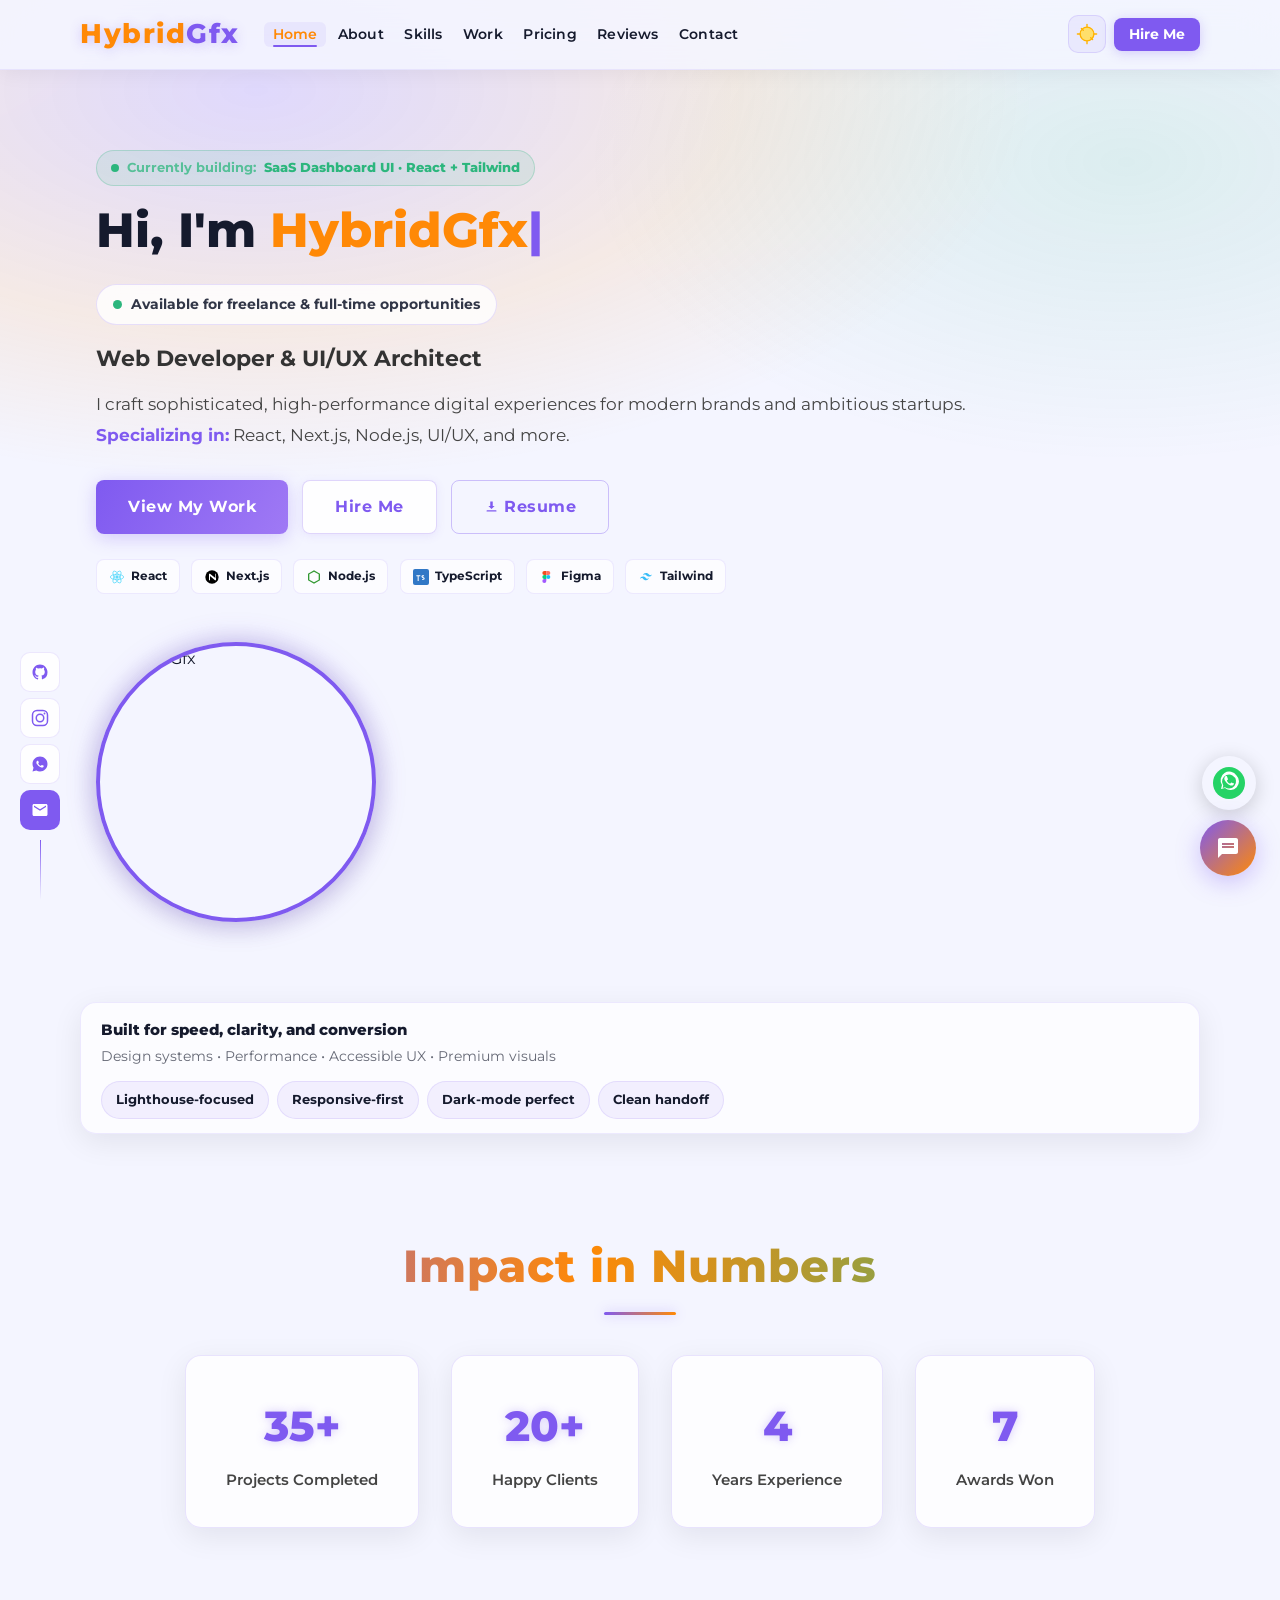
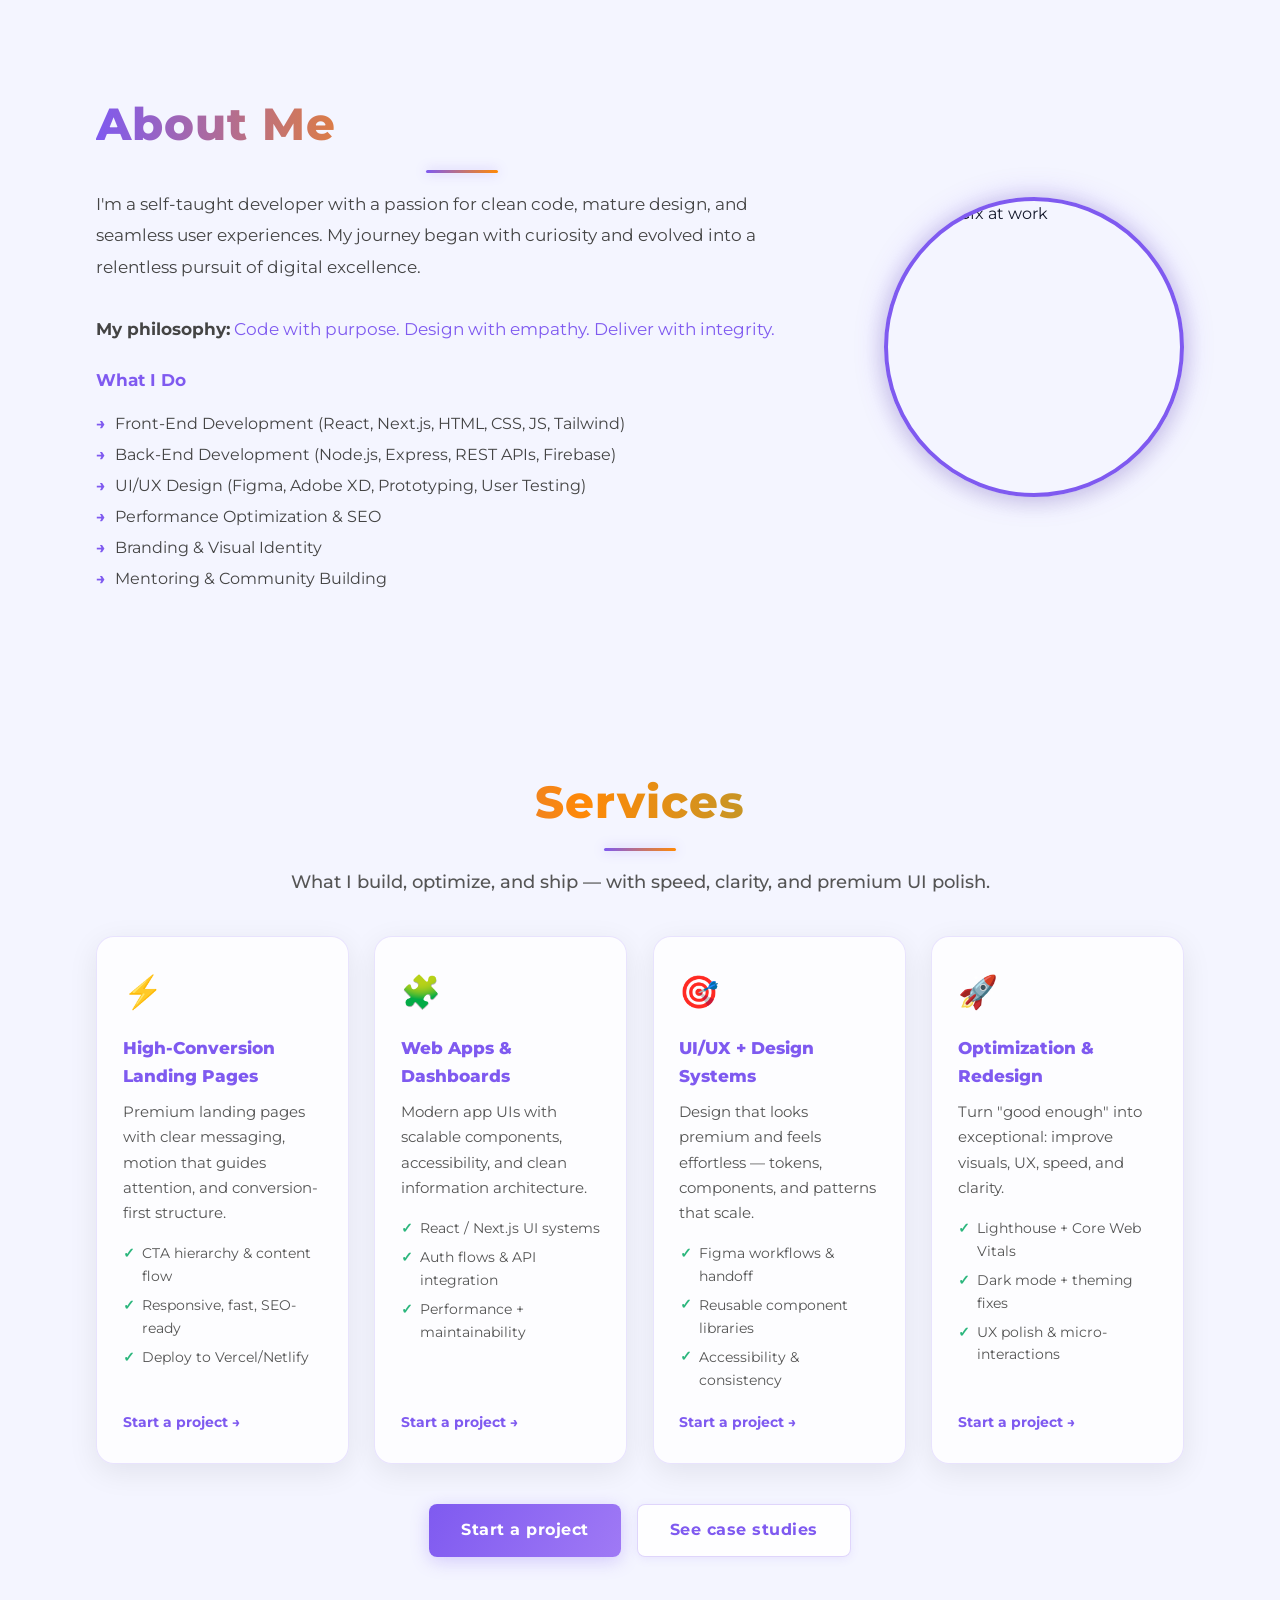
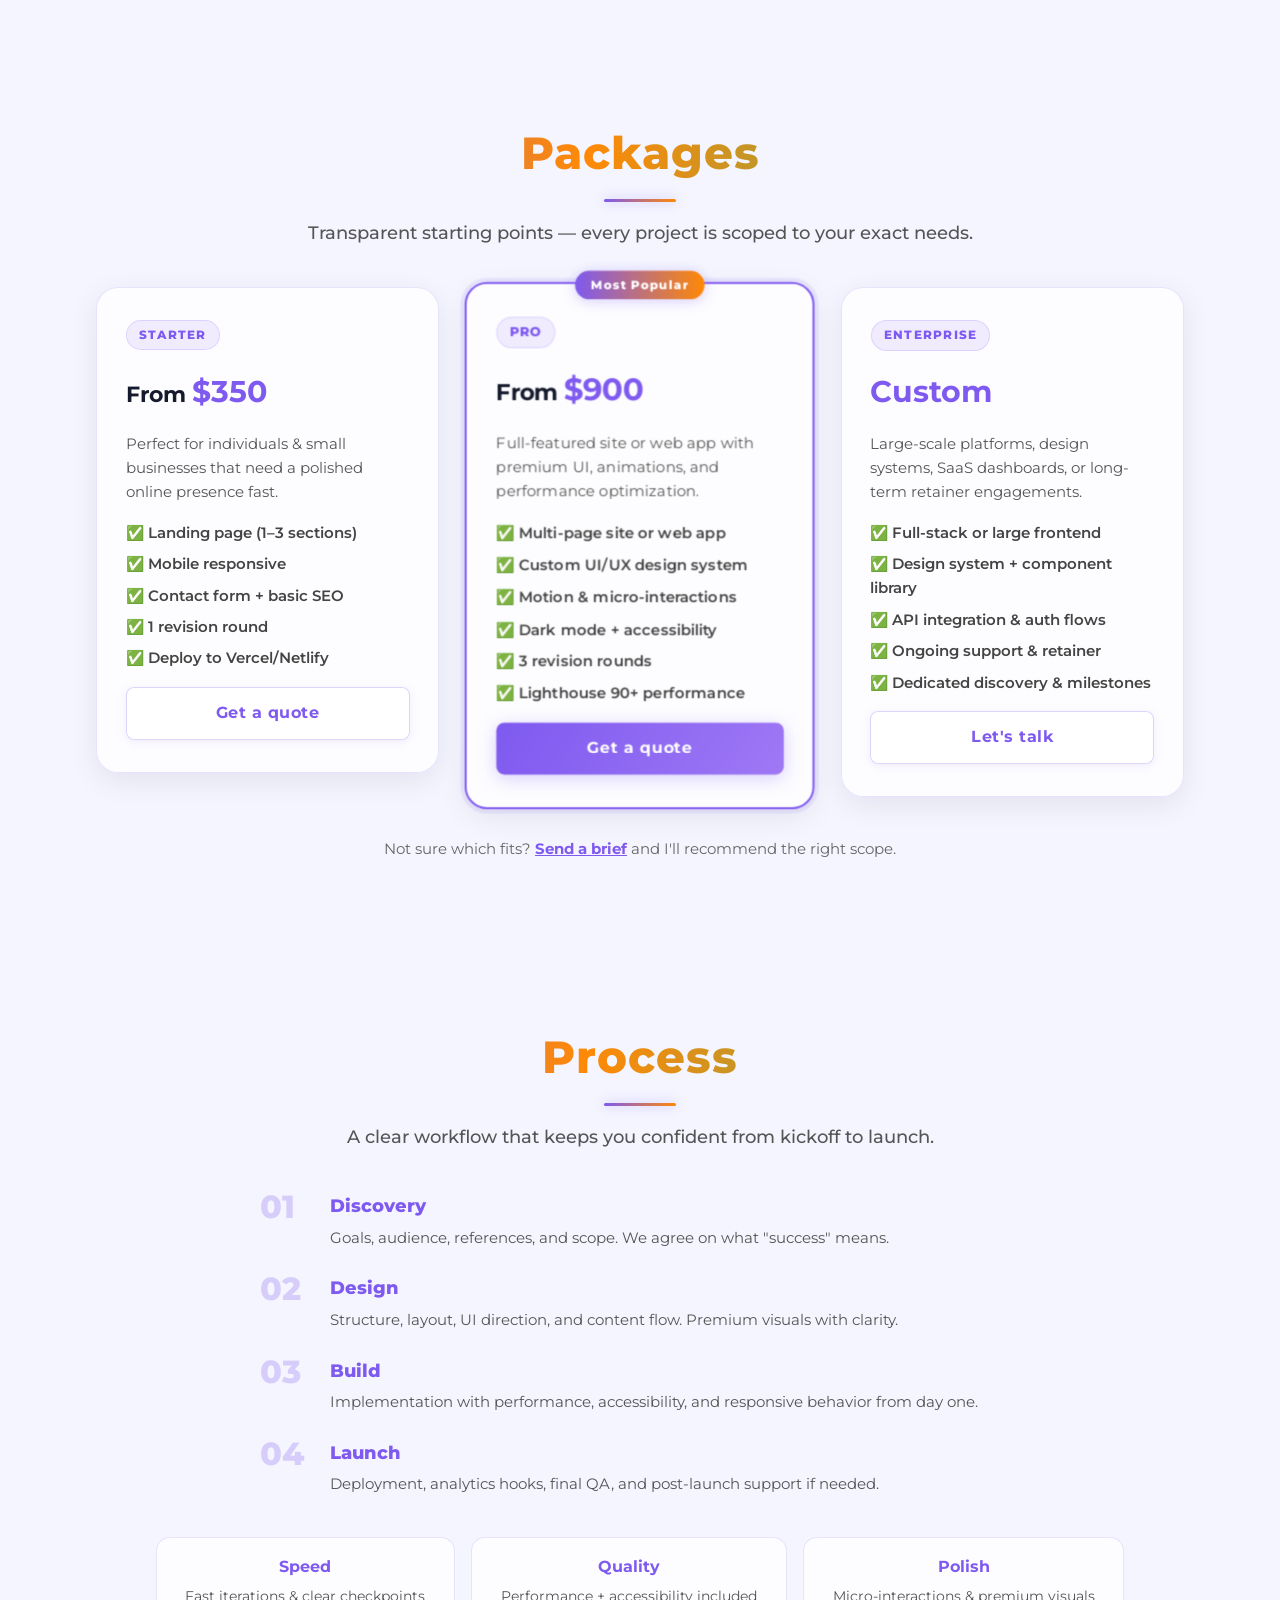
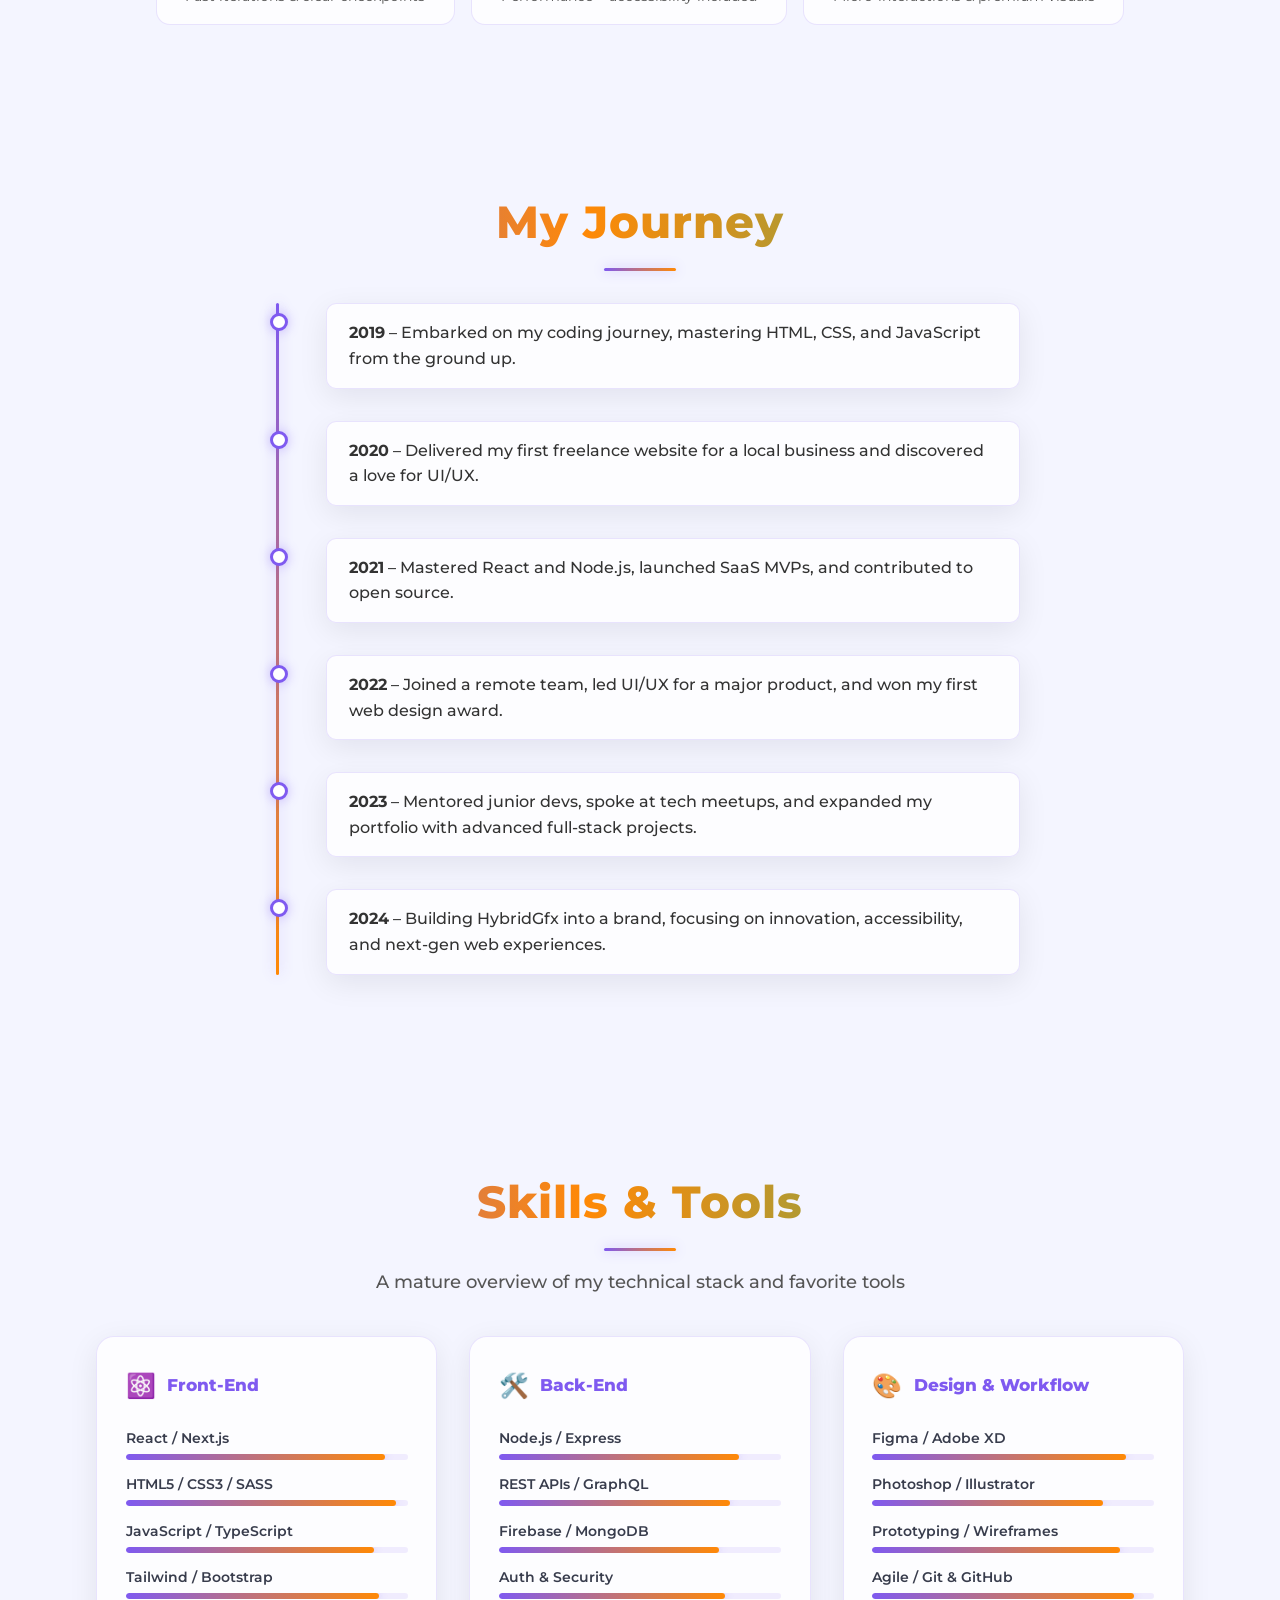
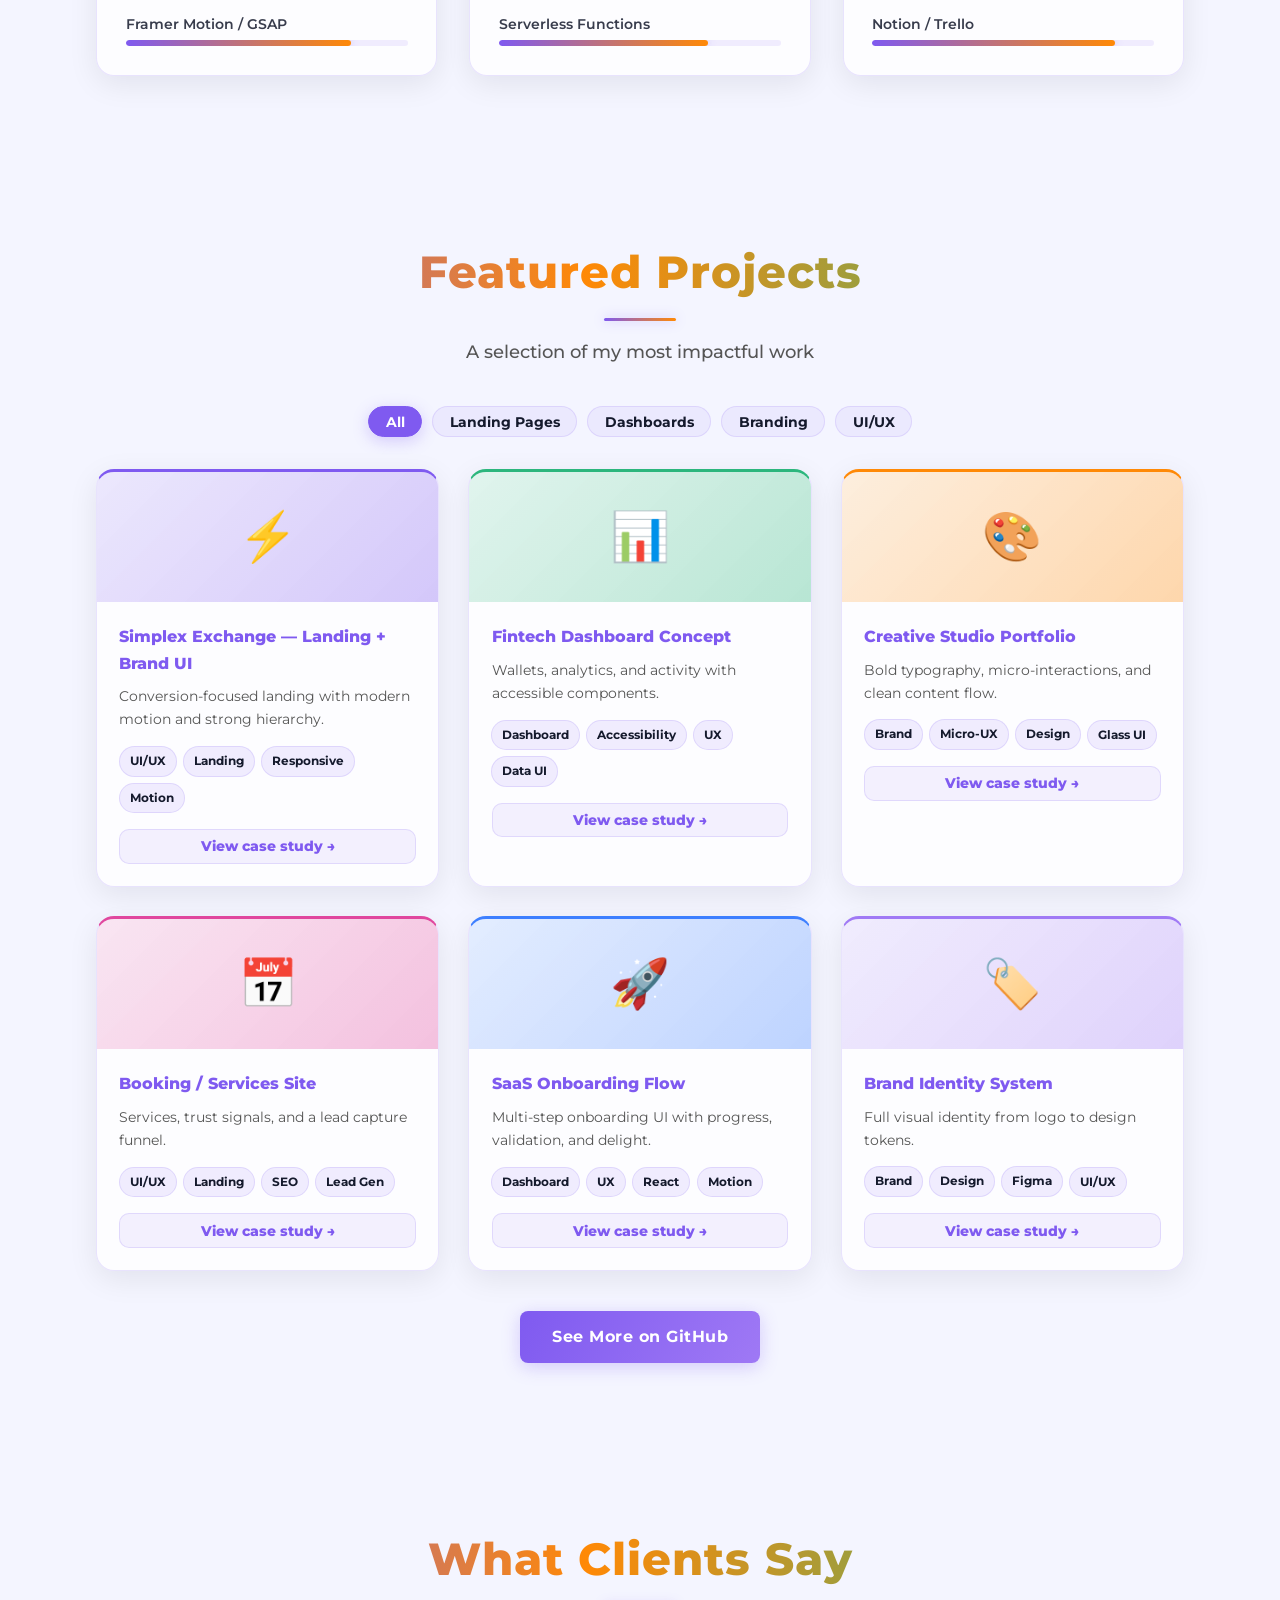
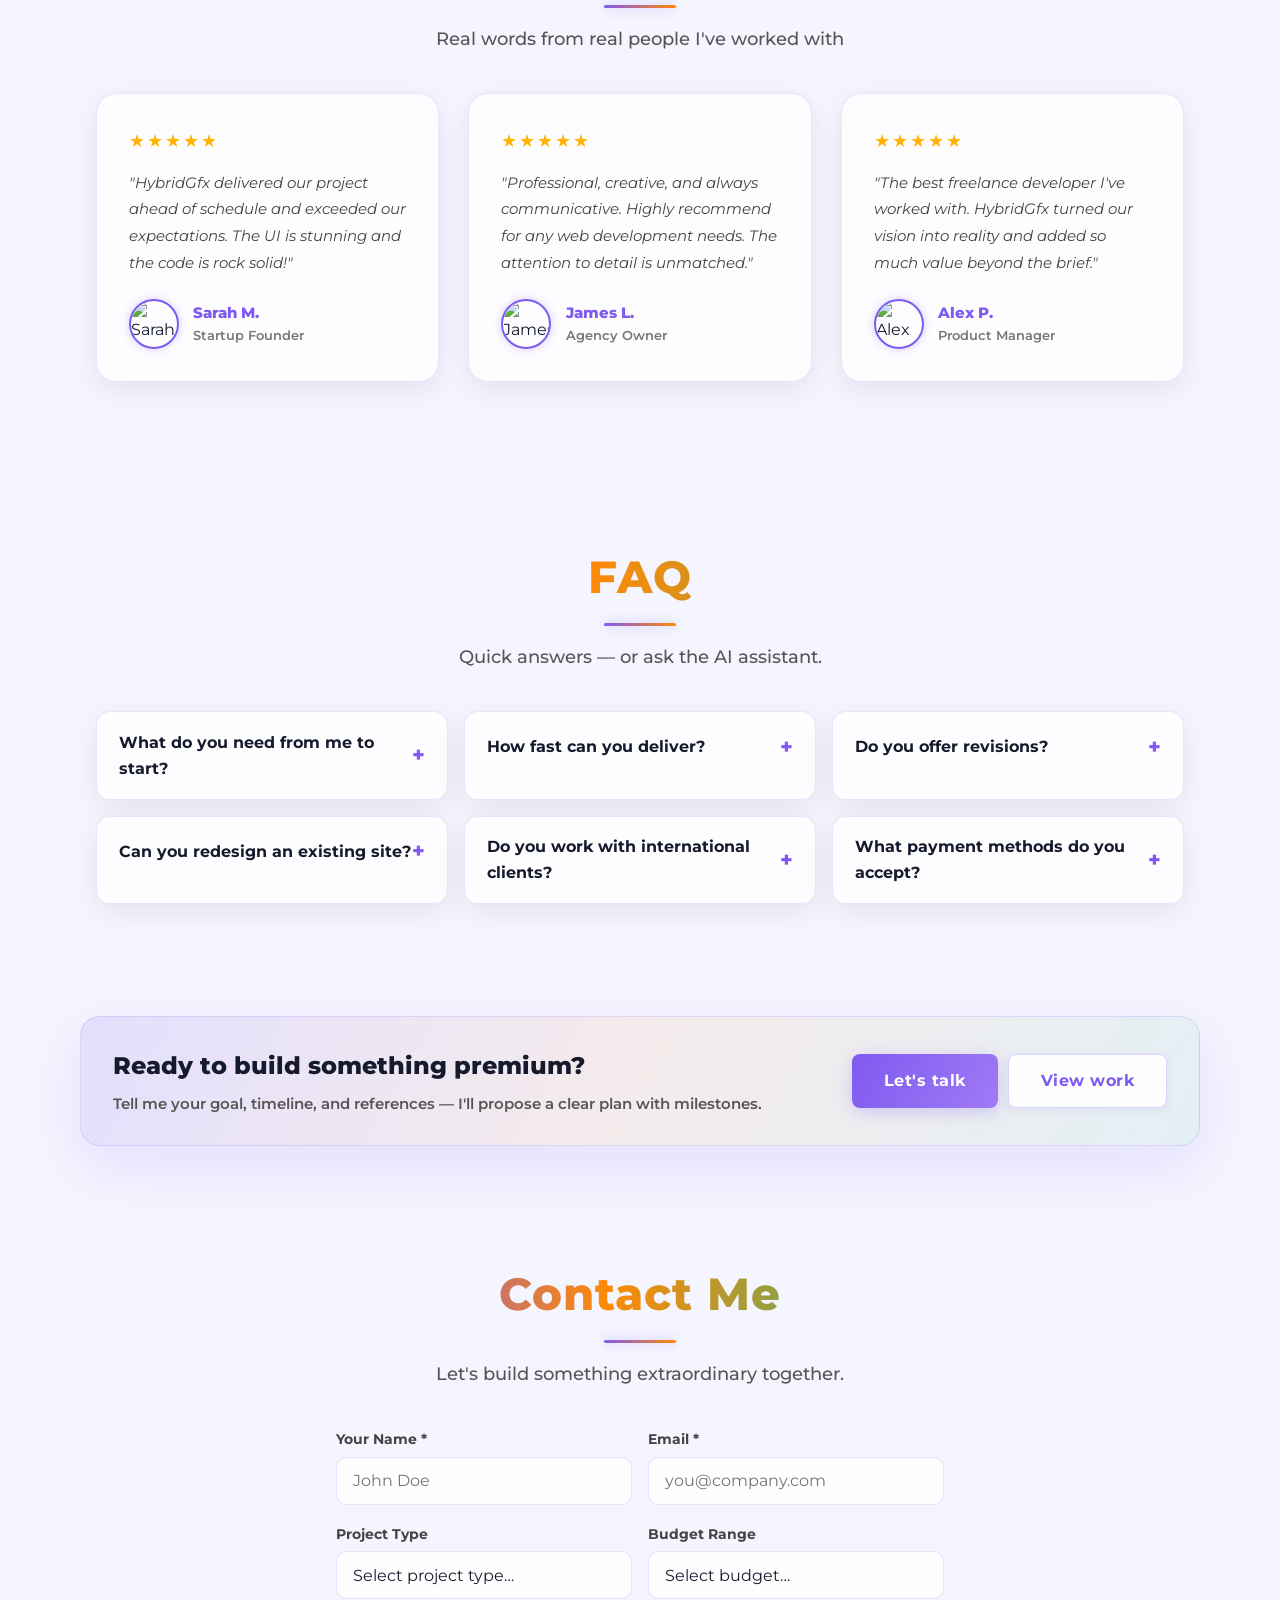
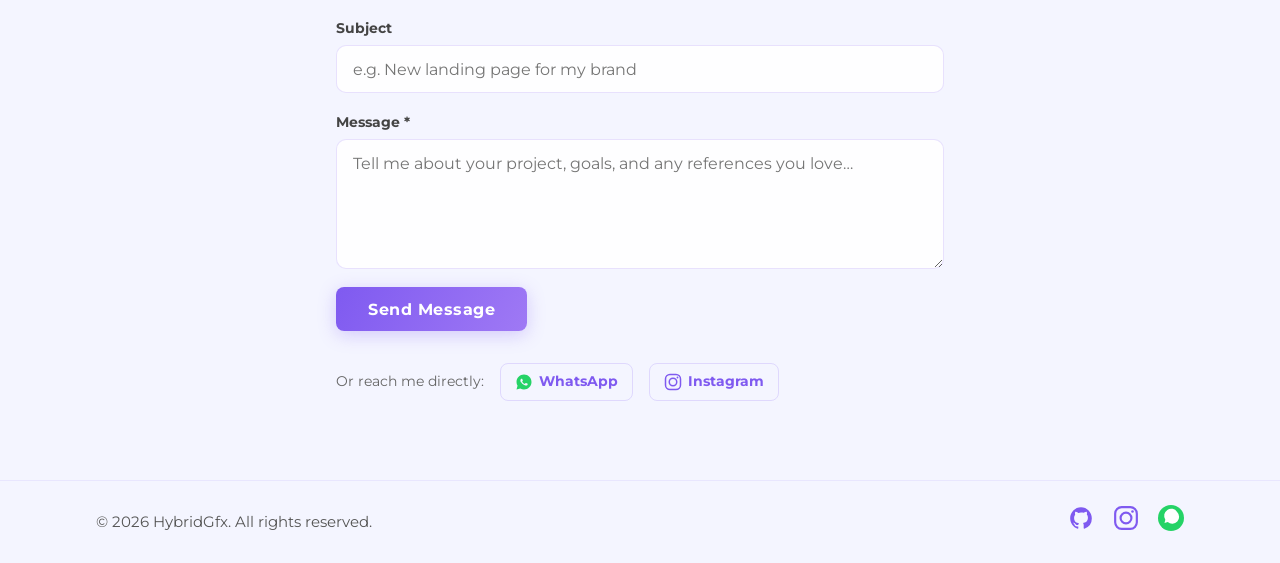
==== index.html @ ea3320f9 "first commit" ====
<!DOCTYPE html>
<html lang="en">
<head>
  <meta charset="UTF-8" />
  <meta name="viewport" content="width=device-width, initial-scale=1.0"/>
  <meta name="description" content="HybridGfx — Web Developer & UI/UX Architect crafting high-performance, visually stunning digital experiences."/>
  <meta name="theme-color" content="#7f5af0"/>
  <meta property="og:title" content="HybridGfx | Portfolio"/>
  <meta property="og:description" content="High-performance web experiences, UI/UX, and full-stack solutions — React, Next.js, Node.js and more."/>
  <meta property="og:type" content="website"/>
  <meta property="og:image" content="image/Uniformed.png"/>
  <meta name="twitter:card" content="summary_large_image"/>
  <meta name="twitter:title" content="HybridGfx | Portfolio"/>
  <meta name="twitter:description" content="High-performance web experiences, UI/UX, and full-stack solutions."/>
  <meta name="twitter:image" content="image/Uniformed.png"/>
  <link rel="icon" href="image/Uniformed.png"/>
  <title>HybridGfx | Portfolio</title>
  <link rel="stylesheet" href="style.css"/>
  <link rel="preconnect" href="https://fonts.googleapis.com">
  <link rel="preconnect" href="https://fonts.gstatic.com" crossorigin>
  <link href="https://fonts.googleapis.com/css2?family=Montserrat:wght@400;600;700;800&display=swap" rel="stylesheet">
</head>
<body>
  <a class="skip-link" href="#hero">Skip to content</a>
  <div id="scroll-progress"></div>
  <div id="section-overlay"></div>
  <div id="cursor-glow" aria-hidden="true"></div>
  <div id="toast-container" aria-live="assertive"></div>

  <!-- Loader -->
  <div id="loader">
    <div class="loader-logo-wrap">
      <div class="loader-logo">
        <svg class="liquid-loader" viewBox="0 0 200 200" xmlns="http://www.w3.org/2000/svg">
          <defs>
            <linearGradient id="liquidGrad" x1="0%" y1="0%" x2="100%" y2="100%">
              <stop offset="0%" stop-color="#7f5af0"/><stop offset="100%" stop-color="#ff8906"/>
            </linearGradient>
            <filter id="gooey">
              <feGaussianBlur in="SourceGraphic" stdDeviation="10" result="blur"/>
              <feColorMatrix in="blur" mode="matrix" values="1 0 0 0 0 0 1 0 0 0 0 0 1 0 0 0 0 0 20 -10" result="gooey"/>
              <feBlend in="SourceGraphic" in2="gooey"/>
            </filter>
          </defs>
          <g filter="url(#gooey)">
            <circle class="blob b1" cx="70" cy="100" r="25" fill="url(#liquidGrad)"/>
            <circle class="blob b2" cx="130" cy="100" r="25" fill="url(#liquidGrad)"/>
            <circle class="blob b3" cx="100" cy="70" r="20" fill="url(#liquidGrad)"/>
            <circle class="blob b4" cx="100" cy="130" r="20" fill="url(#liquidGrad)"/>
          </g>
          <circle class="liquid-ring" cx="100" cy="100" r="80" fill="none" stroke="#7f5af0" stroke-width="4" opacity="0.25"/>
        </svg>
      </div>
      <div class="loader-logo-text">HybridGfx</div>
      <div class="loader-logo-tagline">Crafting Memorable Digital Experiences</div>
    </div>
  </div>

  <!-- Floating Social Sidebar -->
  <aside class="social-sidebar" aria-label="Social links">
    <a href="https://github.com/manlikehybrid" target="_blank" rel="noopener" aria-label="GitHub" class="social-link">
      <svg viewBox="0 0 24 24" fill="none"><path d="M12 2C6.48 2 2 6.58 2 12.26c0 4.5 2.87 8.32 6.84 9.67.5.09.68-.22.68-.48 0-.24-.01-.87-.01-1.7-2.78.62-3.37-1.36-3.37-1.36-.45-1.18-1.1-1.5-1.1-1.5-.9-.63.07-.62.07-.62 1 .07 1.53 1.05 1.53 1.05.89 1.56 2.34 1.11 2.91.85.09-.66.35-1.11.63-1.37-2.22-.26-4.56-1.14-4.56-5.07 0-1.12.39-2.03 1.03-2.75-.1-.26-.45-1.3.1-2.7 0 0 .84-.28 2.75 1.05A9.38 9.38 0 0 1 12 6.84c.85.004 1.7.12 2.5.35 1.91-1.33 2.75-1.05 2.75-1.05.55 1.4.2 2.44.1 2.7.64.72 1.03 1.63 1.03 2.75 0 3.94-2.34 4.8-4.57 5.06.36.32.68.94.68 1.9 0 1.37-.01 2.47-.01 2.8 0 .26.18.57.69.48A10.01 10.01 0 0 0 22 12.26C22 6.58 17.52 2 12 2Z" fill="currentColor"/></svg>
      <span>GitHub</span>
    </a>
    <a href="https://instagram.com/hybridgfx01" target="_blank" rel="noopener" aria-label="Instagram" class="social-link">
      <svg viewBox="0 0 24 24" fill="none"><rect x="2" y="2" width="20" height="20" rx="6" stroke="currentColor" stroke-width="2"/><circle cx="12" cy="12" r="5" stroke="currentColor" stroke-width="2"/><circle cx="18" cy="6" r="1.2" fill="currentColor"/></svg>
      <span>Instagram</span>
    </a>
    <a href="https://wa.me/2348140972012" target="_blank" rel="noopener" aria-label="WhatsApp" class="social-link">
      <svg viewBox="0 0 24 24" fill="none"><path d="M12 2C6.48 2 2 6.48 2 12c0 1.85.5 3.58 1.38 5.06L2 22l5.06-1.38A9.94 9.94 0 0 0 12 22c5.52 0 10-4.48 10-10S17.52 2 12 2zm4.93 13.5c-.2.57-1.2 1.1-1.64 1.17-.42.06-.96.08-1.55-.1-.36-.11-.82-.25-1.4-.5-2.46-1.06-4.07-3.53-4.2-3.7-.12-.17-.97-1.29-.97-2.46 0-1.17.61-1.74.83-1.97.22-.23.48-.29.64-.29h.46c.15.01.35-.06.54.42.2.48.68 1.66.74 1.78.06.12.1.26.02.42l-.24.4-.36.42c-.12.12-.24.25-.1.49.14.24.61 1.01 1.31 1.64.9.8 1.66 1.05 1.9 1.17.23.12.37.1.5-.06l.74-.91c.16-.23.32-.19.54-.11.22.08 1.4.66 1.64.78.24.12.4.18.46.28.06.1.06.57-.14 1.12z" fill="currentColor"/></svg>
      <span>WhatsApp</span>
    </a>
    <a href="#contact" class="social-link social-link--hire">
      <svg viewBox="0 0 24 24" fill="none"><path d="M20 4H4c-1.1 0-2 .9-2 2v12c0 1.1.9 2 2 2h16c1.1 0 2-.9 2-2V6c0-1.1-.9-2-2-2zm0 4l-8 5-8-5V6l8 5 8-5v2z" fill="currentColor"/></svg>
      <span>Hire Me</span>
    </a>
    <div class="social-line"></div>
  </aside>

  <!-- WhatsApp float -->
  <a id="whatsapp-float" href="https://wa.me/2348140972012" target="_blank" rel="noopener" title="Message me on WhatsApp" aria-label="WhatsApp">
    <svg viewBox="0 0 32 32" fill="none"><circle cx="16" cy="16" r="16" fill="#25d366"/><path d="M23.5 8.5a8.5 8.5 0 0 0-14.5 9.5l-1 4 4-1a8.5 8.5 0 0 0 11.5-12.5zm-7.5 13a7 7 0 0 1-3.6-1l-.3-.2-2.4.6.6-2.4-.2-.3a7 7 0 1 1 5.9 3.3zm3.8-5.2c-.2-.1-1.2-.6-1.3-.7s-.3-.1-.5.1-.6.7-.7.8-.3.2-.5.1a5.7 5.7 0 0 1-1.7-1.1 6.2 6.2 0 0 1-1.1-1.7c-.1-.2 0-.3.1-.5s.6-.7.8-.9.1-.3 0-.5c-.1-.1-.7-1.7-.9-2.3-.2-.5-.4-.5-.6-.5h-.5c-.2 0-.5.1-.7.3a2.8 2.8 0 0 0-.9 2.1c0 1.2.8 2.4 1.1 2.8a8.2 8.2 0 0 0 3.2 3.2c.4.2 1.6 1.1 2.8 1.1a2.8 2.8 0 0 0 2.1-.9c.2-.2.3-.5.3-.7v-.5c0-.2 0-.4-.5-.6z" fill="#fff"/></svg>
  </a>

  <!-- Back to top -->
  <button id="back-to-top" title="Back to top" aria-label="Back to top">
    <svg viewBox="0 0 32 32" fill="none"><circle cx="16" cy="16" r="16" fill="currentColor" opacity="0.18"/><path d="M16 24V8M16 8l-7 7M16 8l7 7" stroke="#fff" stroke-width="2.5" stroke-linecap="round" stroke-linejoin="round"/></svg>
  </button>

  <!-- HEADER -->
  <header>
    <nav class="container nav">
      <div class="logo brand" onclick="window.scrollTo({top:0,behavior:'smooth'})" role="button" tabindex="0" aria-label="HybridGfx home">
        <span>Hybrid</span>Gfx
      </div>
      <ul class="nav-links" id="navLinks">
        <li><a href="#hero">Home</a></li>
        <li><a href="#about">About</a></li>
        <li><a href="#skills">Skills</a></li>
        <li><a href="#portfolio">Work</a></li>
        <li><a href="#pricing">Pricing</a></li>
        <li><a href="#testimonials">Reviews</a></li>
        <li><a href="#contact">Contact</a></li>
      </ul>
      <div class="header-actions">
        <button class="mode-toggle" id="modeToggle" aria-label="Toggle dark/light mode">
          <svg id="modeSvg" width="22" height="22" viewBox="0 0 32 32" fill="none">
            <circle cx="16" cy="16" r="10" fill="#ffdf6b" stroke="#ffb300" stroke-width="2"/>
            <line x1="16" y1="2" x2="16" y2="6" stroke="#ffb300" stroke-width="2" stroke-linecap="round"/>
            <line x1="16" y1="26" x2="16" y2="30" stroke="#ffb300" stroke-width="2" stroke-linecap="round"/>
            <line x1="2" y1="16" x2="6" y2="16" stroke="#ffb300" stroke-width="2" stroke-linecap="round"/>
            <line x1="26" y1="16" x2="30" y2="16" stroke="#ffb300" stroke-width="2" stroke-linecap="round"/>
            <line x1="7.8" y1="7.8" x2="10.6" y2="10.6" stroke="#ffb300" stroke-width="2" stroke-linecap="round"/>
            <line x1="21.4" y1="21.4" x2="24.2" y2="24.2" stroke="#ffb300" stroke-width="2" stroke-linecap="round"/>
          </svg>
        </button>
        <a href="#contact" class="nav-cta-btn">Hire Me</a>
      </div>
      <button class="nav-toggle" id="navToggle" aria-label="Toggle navigation">
        <span></span><span></span><span></span>
      </button>
    </nav>
  </header>

  <main>
    <!-- HERO -->
    <section class="hero" id="hero">
      <div id="code-zone" aria-hidden="true"></div>
      <div class="container hero-content">
        <div class="hero-text">
          <div class="currently-building">
            <span class="cb-dot"></span>
            <span class="cb-label">Currently building:</span>
            <span class="cb-project">SaaS Dashboard UI · React + Tailwind</span>
          </div>
          <h1>Hi, I'm <span class="accent"><span id="typewriter">HybridGfx</span><span class="tw-cursor">|</span></span></h1>
          <div class="availability-badge" role="status">
            <span class="dot"></span>
            Available for freelance &amp; full-time opportunities
          </div>
          <p class="tagline">Web Developer &amp; UI/UX Architect</p>
          <p class="hero-desc">
            I craft sophisticated, high-performance digital experiences for modern brands and ambitious startups.<br>
            <span class="hero-spec">Specializing in:</span> React, Next.js, Node.js, UI/UX, and more.
          </p>
          <div class="hero-actions">
            <a href="#portfolio" class="btn">View My Work</a>
            <a href="#contact" class="btn alt">Hire Me</a>
            <a href="resume.pdf" class="btn ghost" download aria-label="Download CV">
              <svg width="15" height="15" viewBox="0 0 24 24" fill="none" style="margin-right:5px;vertical-align:middle"><path d="M12 16l-5-5h3V4h4v7h3l-5 5z" fill="currentColor"/><rect x="4" y="18" width="16" height="2" rx="1" fill="currentColor"/></svg>Resume
            </a>
          </div>
          <div class="tech-stack-logos" aria-label="Tech stack">
            <span class="tech-logo" title="React"><svg viewBox="0 0 24 24"><circle cx="12" cy="12" r="2.5" fill="#61DAFB"/><ellipse cx="12" cy="12" rx="10" ry="4" stroke="#61DAFB" stroke-width="1.2" fill="none"/><ellipse cx="12" cy="12" rx="10" ry="4" stroke="#61DAFB" stroke-width="1.2" fill="none" transform="rotate(60 12 12)"/><ellipse cx="12" cy="12" rx="10" ry="4" stroke="#61DAFB" stroke-width="1.2" fill="none" transform="rotate(120 12 12)"/></svg>React</span>
            <span class="tech-logo" title="Next.js"><svg viewBox="0 0 24 24"><circle cx="12" cy="12" r="10" fill="#000"/><path d="M15.5 7h1.5v6.5L9 7H7.5v10H9v-6.5L16.5 17H18V7h-2.5z" fill="#fff"/></svg>Next.js</span>
            <span class="tech-logo" title="Node.js"><svg viewBox="0 0 24 24"><path d="M12 2L3 7v10l9 5 9-5V7L12 2zm0 2.18L19 8v8l-7 3.88L5 16V8l7-3.82z" fill="#339933"/></svg>Node.js</span>
            <span class="tech-logo" title="TypeScript"><svg viewBox="0 0 24 24"><rect width="24" height="24" rx="3" fill="#3178C6"/><path d="M13.5 14.5v1.5c.4.2.9.3 1.4.3 1.6 0 2.6-.8 2.6-2.1 0-1-.6-1.6-1.8-2l-.5-.2c-.6-.2-.8-.4-.8-.7 0-.4.3-.6.8-.6.5 0 1 .2 1.4.5V9.7c-.4-.2-.9-.3-1.4-.3-1.5 0-2.5.8-2.5 2 0 1 .6 1.6 1.7 2l.5.2c.7.3.9.5.9.8 0 .4-.3.7-.9.7-.6 0-1.2-.3-1.4-.6zM7 9.5H5v1.5h2V18h1.5v-7H11V9.5H7z" fill="#fff"/></svg>TypeScript</span>
            <span class="tech-logo" title="Figma"><svg viewBox="0 0 24 24"><path d="M8 3a3 3 0 0 0 0 6h3V3H8z" fill="#F24E1E"/><path d="M11 3h3a3 3 0 0 1 0 6h-3V3z" fill="#FF7262"/><path d="M11 12a3 3 0 1 1 6 0 3 3 0 0 1-6 0z" fill="#1ABCFE"/><path d="M8 9a3 3 0 0 0 0 6h3V9H8z" fill="#0ACF83"/><path d="M8 15a3 3 0 1 0 3 3v-3H8z" fill="#A259FF"/></svg>Figma</span>
            <span class="tech-logo" title="Tailwind"><svg viewBox="0 0 24 24"><path d="M12 6C9.6 6 8.1 7.2 7.5 9.6c.9-1.2 1.95-1.65 3.15-1.35.685.171 1.174.668 1.715 1.219C13.245 10.39 14.19 11.4 16.5 11.4c2.4 0 3.9-1.2 4.5-3.6-.9 1.2-1.95 1.65-3.15 1.35-.685-.171-1.174-.668-1.715-1.219C15.255 7.01 14.31 6 12 6zM7.5 11.4C5.1 11.4 3.6 12.6 3 15c.9-1.2 1.95-1.65 3.15-1.35.685.171 1.174.668 1.715 1.219C8.745 15.79 9.69 16.8 12 16.8c2.4 0 3.9-1.2 4.5-3.6-.9 1.2-1.95 1.65-3.15 1.35-.685-.171-1.174-.668-1.715-1.219C10.755 12.41 9.81 11.4 7.5 11.4z" fill="#38BDF8"/></svg>Tailwind</span>
          </div>
        </div>
        <img src="image/Uniformed.png" alt="HybridGfx" class="hero-img" decoding="async" fetchpriority="high">
      </div>
    </section>

    <!-- TRUST BAND -->
    <section class="trust-band" aria-label="Key strengths">
      <div class="container trust-inner">
        <div class="trust-left">
          <div class="trust-title">Built for speed, clarity, and conversion</div>
          <div class="trust-sub">Design systems • Performance • Accessible UX • Premium visuals</div>
        </div>
        <div class="trust-right" role="list">
          <div class="pill" role="listitem">Lighthouse-focused</div>
          <div class="pill" role="listitem">Responsive-first</div>
          <div class="pill" role="listitem">Dark-mode perfect</div>
          <div class="pill" role="listitem">Clean handoff</div>
        </div>
      </div>
    </section>

    <!-- STATS -->
    <section class="bulky-section" id="stats">
      <div class="container">
        <div class="bulky-title">Impact in Numbers</div>
        <div class="stats-section">
          <div class="stat-card"><div class="stat-number" id="stat-projects">0</div><div class="stat-label">Projects Completed</div></div>
          <div class="stat-card"><div class="stat-number" id="stat-clients">0</div><div class="stat-label">Happy Clients</div></div>
          <div class="stat-card"><div class="stat-number" id="stat-years">0</div><div class="stat-label">Years Experience</div></div>
          <div class="stat-card"><div class="stat-number" id="stat-awards">0</div><div class="stat-label">Awards Won</div></div>
        </div>
      </div>
    </section>

    <!-- ABOUT -->
    <section class="about bulky-section" id="about">
      <div class="container about-content">
        <div class="about-text">
          <h2 class="bulky-title" style="text-align:left;">About Me</h2>
          <p class="body-text">
            I'm a self-taught developer with a passion for clean code, mature design, and seamless user experiences. My journey began with curiosity and evolved into a relentless pursuit of digital excellence.<br><br>
            <b>My philosophy:</b> <span style="color:var(--primary);">Code with purpose. Design with empathy. Deliver with integrity.</span>
          </p>
          <h3 style="color:var(--primary);font-size:1.05rem;margin:1.4rem 0 0.8rem;font-weight:700;">What I Do</h3>
          <ul class="skills-list">
            <li>Front-End Development (React, Next.js, HTML, CSS, JS, Tailwind)</li>
            <li>Back-End Development (Node.js, Express, REST APIs, Firebase)</li>
            <li>UI/UX Design (Figma, Adobe XD, Prototyping, User Testing)</li>
            <li>Performance Optimization &amp; SEO</li>
            <li>Branding &amp; Visual Identity</li>
            <li>Mentoring &amp; Community Building</li>
          </ul>
        </div>
        <img src="image/image.jpg" alt="HybridGfx at work" class="about-img" loading="lazy" decoding="async">
      </div>
    </section>

    <!-- SERVICES -->
    <section id="services" class="bulky-section services">
      <div class="container">
        <h2 class="bulky-title">Services</h2>
        <p class="bulky-subtitle">What I build, optimize, and ship — with speed, clarity, and premium UI polish.</p>
        <div class="services-grid">
          <article class="service-card"><div class="service-icon">⚡</div><h3>High-Conversion Landing Pages</h3><p>Premium landing pages with clear messaging, motion that guides attention, and conversion-first structure.</p><ul class="service-points"><li>CTA hierarchy &amp; content flow</li><li>Responsive, fast, SEO-ready</li><li>Deploy to Vercel/Netlify</li></ul><a href="#contact" class="service-cta">Start a project →</a></article>
          <article class="service-card"><div class="service-icon">🧩</div><h3>Web Apps &amp; Dashboards</h3><p>Modern app UIs with scalable components, accessibility, and clean information architecture.</p><ul class="service-points"><li>React / Next.js UI systems</li><li>Auth flows &amp; API integration</li><li>Performance + maintainability</li></ul><a href="#contact" class="service-cta">Start a project →</a></article>
          <article class="service-card"><div class="service-icon">🎯</div><h3>UI/UX + Design Systems</h3><p>Design that looks premium and feels effortless — tokens, components, and patterns that scale.</p><ul class="service-points"><li>Figma workflows &amp; handoff</li><li>Reusable component libraries</li><li>Accessibility &amp; consistency</li></ul><a href="#contact" class="service-cta">Start a project →</a></article>
          <article class="service-card"><div class="service-icon">🚀</div><h3>Optimization &amp; Redesign</h3><p>Turn "good enough" into exceptional: improve visuals, UX, speed, and clarity.</p><ul class="service-points"><li>Lighthouse + Core Web Vitals</li><li>Dark mode + theming fixes</li><li>UX polish &amp; micro-interactions</li></ul><a href="#contact" class="service-cta">Start a project →</a></article>
        </div>
        <div class="services-cta"><a class="btn" href="#contact">Start a project</a><a class="btn alt" href="#portfolio">See case studies</a></div>
      </div>
    </section>

    <!-- PRICING -->
    <section id="pricing" class="bulky-section pricing">
      <div class="container">
        <h2 class="bulky-title">Packages</h2>
        <p class="bulky-subtitle">Transparent starting points — every project is scoped to your exact needs.</p>
        <div class="pricing-grid">
          <div class="pricing-card">
            <div class="pricing-badge">Starter</div>
            <div class="pricing-price">From <strong>$350</strong></div>
            <p class="pricing-desc">Perfect for individuals &amp; small businesses that need a polished online presence fast.</p>
            <ul class="pricing-features"><li>✅ Landing page (1–3 sections)</li><li>✅ Mobile responsive</li><li>✅ Contact form + basic SEO</li><li>✅ 1 revision round</li><li>✅ Deploy to Vercel/Netlify</li></ul>
            <a class="btn alt" href="#contact" onclick="prefillContact('Starter')">Get a quote</a>
          </div>
          <div class="pricing-card pricing-featured">
            <div class="pricing-label-popular">Most Popular</div>
            <div class="pricing-badge">Pro</div>
            <div class="pricing-price">From <strong>$900</strong></div>
            <p class="pricing-desc">Full-featured site or web app with premium UI, animations, and performance optimization.</p>
            <ul class="pricing-features"><li>✅ Multi-page site or web app</li><li>✅ Custom UI/UX design system</li><li>✅ Motion &amp; micro-interactions</li><li>✅ Dark mode + accessibility</li><li>✅ 3 revision rounds</li><li>✅ Lighthouse 90+ performance</li></ul>
            <a class="btn" href="#contact" onclick="prefillContact('Pro')">Get a quote</a>
          </div>
          <div class="pricing-card">
            <div class="pricing-badge">Enterprise</div>
            <div class="pricing-price"><strong>Custom</strong></div>
            <p class="pricing-desc">Large-scale platforms, design systems, SaaS dashboards, or long-term retainer engagements.</p>
            <ul class="pricing-features"><li>✅ Full-stack or large frontend</li><li>✅ Design system + component library</li><li>✅ API integration &amp; auth flows</li><li>✅ Ongoing support &amp; retainer</li><li>✅ Dedicated discovery &amp; milestones</li></ul>
            <a class="btn alt" href="#contact" onclick="prefillContact('Enterprise')">Let's talk</a>
          </div>
        </div>
        <p class="pricing-note">Not sure which fits? <a href="#contact">Send a brief</a> and I'll recommend the right scope.</p>
      </div>
    </section>

    <!-- PROCESS -->
    <section id="process" class="bulky-section process">
      <div class="container">
        <h2 class="bulky-title">Process</h2>
        <p class="bulky-subtitle">A clear workflow that keeps you confident from kickoff to launch.</p>
        <div class="process-steps">
          <div class="step"><div class="step-num">01</div><div class="step-body"><h3>Discovery</h3><p>Goals, audience, references, and scope. We agree on what "success" means.</p></div></div>
          <div class="step"><div class="step-num">02</div><div class="step-body"><h3>Design</h3><p>Structure, layout, UI direction, and content flow. Premium visuals with clarity.</p></div></div>
          <div class="step"><div class="step-num">03</div><div class="step-body"><h3>Build</h3><p>Implementation with performance, accessibility, and responsive behavior from day one.</p></div></div>
          <div class="step"><div class="step-num">04</div><div class="step-body"><h3>Launch</h3><p>Deployment, analytics hooks, final QA, and post-launch support if needed.</p></div></div>
        </div>
        <div class="process-band">
          <div class="band-item"><strong>Speed</strong><span>Fast iterations &amp; clear checkpoints</span></div>
          <div class="band-item"><strong>Quality</strong><span>Performance + accessibility included</span></div>
          <div class="band-item"><strong>Polish</strong><span>Micro-interactions &amp; premium visuals</span></div>
        </div>
      </div>
    </section>

    <!-- JOURNEY -->
    <section class="bulky-section" id="journey">
      <div class="container">
        <div class="bulky-title">My Journey</div>
        <div class="timeline">
          <div class="timeline-event"><div class="timeline-dot"></div><div class="timeline-content"><strong>2019</strong> – Embarked on my coding journey, mastering HTML, CSS, and JavaScript from the ground up.</div></div>
          <div class="timeline-event"><div class="timeline-dot"></div><div class="timeline-content"><strong>2020</strong> – Delivered my first freelance website for a local business and discovered a love for UI/UX.</div></div>
          <div class="timeline-event"><div class="timeline-dot"></div><div class="timeline-content"><strong>2021</strong> – Mastered React and Node.js, launched SaaS MVPs, and contributed to open source.</div></div>
          <div class="timeline-event"><div class="timeline-dot"></div><div class="timeline-content"><strong>2022</strong> – Joined a remote team, led UI/UX for a major product, and won my first web design award.</div></div>
          <div class="timeline-event"><div class="timeline-dot"></div><div class="timeline-content"><strong>2023</strong> – Mentored junior devs, spoke at tech meetups, and expanded my portfolio with advanced full-stack projects.</div></div>
          <div class="timeline-event"><div class="timeline-dot"></div><div class="timeline-content"><strong>2024</strong> – Building HybridGfx into a brand, focusing on innovation, accessibility, and next-gen web experiences.</div></div>
        </div>
      </div>
    </section>

    <!-- SKILLS -->
    <section class="bulky-section" id="skills">
      <div class="container">
        <div class="bulky-title">Skills &amp; Tools</div>
        <div class="bulky-subtitle">A mature overview of my technical stack and favorite tools</div>
        <div class="skills-grid">
          <div class="skill-card"><div class="skill-card-header"><span class="skill-card-icon">⚛️</span><h4>Front-End</h4></div><ul class="skill-bar-list"><li><span>React / Next.js</span><div class="skill-bar"><div class="skill-fill" style="--w:92%"></div></div></li><li><span>HTML5 / CSS3 / SASS</span><div class="skill-bar"><div class="skill-fill" style="--w:96%"></div></div></li><li><span>JavaScript / TypeScript</span><div class="skill-bar"><div class="skill-fill" style="--w:88%"></div></div></li><li><span>Tailwind / Bootstrap</span><div class="skill-bar"><div class="skill-fill" style="--w:90%"></div></div></li><li><span>Framer Motion / GSAP</span><div class="skill-bar"><div class="skill-fill" style="--w:80%"></div></div></li></ul></div>
          <div class="skill-card"><div class="skill-card-header"><span class="skill-card-icon">🛠️</span><h4>Back-End</h4></div><ul class="skill-bar-list"><li><span>Node.js / Express</span><div class="skill-bar"><div class="skill-fill" style="--w:85%"></div></div></li><li><span>REST APIs / GraphQL</span><div class="skill-bar"><div class="skill-fill" style="--w:82%"></div></div></li><li><span>Firebase / MongoDB</span><div class="skill-bar"><div class="skill-fill" style="--w:78%"></div></div></li><li><span>Auth &amp; Security</span><div class="skill-bar"><div class="skill-fill" style="--w:80%"></div></div></li><li><span>Serverless Functions</span><div class="skill-bar"><div class="skill-fill" style="--w:74%"></div></div></li></ul></div>
          <div class="skill-card"><div class="skill-card-header"><span class="skill-card-icon">🎨</span><h4>Design &amp; Workflow</h4></div><ul class="skill-bar-list"><li><span>Figma / Adobe XD</span><div class="skill-bar"><div class="skill-fill" style="--w:90%"></div></div></li><li><span>Photoshop / Illustrator</span><div class="skill-bar"><div class="skill-fill" style="--w:82%"></div></div></li><li><span>Prototyping / Wireframes</span><div class="skill-bar"><div class="skill-fill" style="--w:88%"></div></div></li><li><span>Agile / Git &amp; GitHub</span><div class="skill-bar"><div class="skill-fill" style="--w:93%"></div></div></li><li><span>Notion / Trello</span><div class="skill-bar"><div class="skill-fill" style="--w:86%"></div></div></li></ul></div>
        </div>
      </div>
    </section>

    <!-- PORTFOLIO -->
    <section class="portfolio bulky-section" id="portfolio">
      <div class="container">
        <div class="bulky-title">Featured Projects</div>
        <div class="bulky-subtitle">A selection of my most impactful work</div>
        <div class="portfolio-filters" role="tablist" aria-label="Filter projects">
          <button class="filter-btn active" data-filter="all" role="tab" aria-selected="true">All</button>
          <button class="filter-btn" data-filter="Landing" role="tab" aria-selected="false">Landing Pages</button>
          <button class="filter-btn" data-filter="Dashboard" role="tab" aria-selected="false">Dashboards</button>
          <button class="filter-btn" data-filter="Brand" role="tab" aria-selected="false">Branding</button>
          <button class="filter-btn" data-filter="UI/UX" role="tab" aria-selected="false">UI/UX</button>
        </div>
        <div class="projects-grid" id="projectsGrid"></div>
        <div style="text-align:center;margin-top:2.5rem;">
          <a href="https://github.com/manlikehybrid" target="_blank" rel="noopener" class="btn">See More on GitHub</a>
        </div>
      </div>
    </section>

    <!-- TESTIMONIALS -->
    <section class="bulky-section" id="testimonials">
      <div class="container">
        <div class="bulky-title">What Clients Say</div>
        <div class="bulky-subtitle">Real words from real people I've worked with</div>
        <div class="testimonials">
          <div class="testimonial-card">
            <div class="testimonial-stars">★★★★★</div>
            <div class="testimonial-quote">"HybridGfx delivered our project ahead of schedule and exceeded our expectations. The UI is stunning and the code is rock solid!"</div>
            <div class="testimonial-footer">
              <img src="image/IMG_3145.JPG" alt="Sarah M." class="testimonial-avatar" loading="lazy" decoding="async">
              <div><div class="testimonial-name">Sarah M.</div><div class="testimonial-role">Startup Founder</div></div>
            </div>
          </div>
          <div class="testimonial-card">
            <div class="testimonial-stars">★★★★★</div>
            <div class="testimonial-quote">"Professional, creative, and always communicative. Highly recommend for any web development needs. The attention to detail is unmatched."</div>
            <div class="testimonial-footer">
              <img src="image/image.jpg" alt="James L." class="testimonial-avatar" loading="lazy" decoding="async">
              <div><div class="testimonial-name">James L.</div><div class="testimonial-role">Agency Owner</div></div>
            </div>
          </div>
          <div class="testimonial-card">
            <div class="testimonial-stars">★★★★★</div>
            <div class="testimonial-quote">"The best freelance developer I've worked with. HybridGfx turned our vision into reality and added so much value beyond the brief."</div>
            <div class="testimonial-footer">
              <img src="image/image.jpg" alt="Alex P." class="testimonial-avatar" loading="lazy" decoding="async">
              <div><div class="testimonial-name">Alex P.</div><div class="testimonial-role">Product Manager</div></div>
            </div>
          </div>
        </div>
      </div>
    </section>

    <!-- FAQ -->
    <section id="faq" class="bulky-section faq">
      <div class="container">
        <h2 class="bulky-title">FAQ</h2>
        <p class="bulky-subtitle">Quick answers — or ask the AI assistant.</p>
        <div class="faq-grid">
          <details class="faq-item"><summary>What do you need from me to start?</summary><p>A short brief: your goal, target audience, examples you like, content (or we draft it), and preferred timeline.</p></details>
          <details class="faq-item"><summary>How fast can you deliver?</summary><p>Landing pages: 3–7 days. Full web apps: 2–6 weeks depending on scope. I'll propose clear milestones after discovery.</p></details>
          <details class="faq-item"><summary>Do you offer revisions?</summary><p>Yes — every package includes structured revision rounds so the final result matches your expectations exactly.</p></details>
          <details class="faq-item"><summary>Can you redesign an existing site?</summary><p>Absolutely. I can upgrade clarity, visuals, performance, and dark-mode while keeping your brand identity intact.</p></details>
          <details class="faq-item"><summary>Do you work with international clients?</summary><p>Yes, I work with clients globally. Communication is async-friendly and I'm available across most time zones.</p></details>
          <details class="faq-item"><summary>What payment methods do you accept?</summary><p>Bank transfer, crypto, PayPal, or any major method. A 50% deposit is required to start; remainder on delivery.</p></details>
        </div>
      </div>
    </section>

    <!-- CTA -->
    <section class="cta-band" aria-label="Call to action">
      <div class="container cta-inner">
        <div class="cta-copy"><h2>Ready to build something premium?</h2><p>Tell me your goal, timeline, and references — I'll propose a clear plan with milestones.</p></div>
        <div class="cta-actions"><a class="btn" href="#contact">Let's talk</a><a class="btn alt" href="#portfolio">View work</a></div>
      </div>
    </section>

    <!-- CONTACT -->
    <section class="contact bulky-section" id="contact">
      <div class="container contact-content">
        <div class="bulky-title">Contact Me</div>
        <div class="bulky-subtitle">Let's build something extraordinary together.</div>
        <form id="contactForm" autocomplete="off" name="contact" method="POST" data-netlify="true" netlify-honeypot="bot-field">
          <input type="hidden" name="form-name" value="contact"/>
          <p class="hidden"><label>Don't fill this: <input name="bot-field"/></label></p>
          <div class="form-row">
            <div class="form-group"><label for="cf-name">Your Name *</label><input type="text" id="cf-name" name="name" placeholder="John Doe" required/></div>
            <div class="form-group"><label for="cf-email">Email *</label><input type="email" id="cf-email" name="email" placeholder="you@company.com" required/></div>
          </div>
          <div class="form-row">
            <div class="form-group">
              <label for="cf-type">Project Type</label>
              <select id="cf-type" name="project_type">
                <option value="">Select project type…</option>
                <option>Landing Page</option>
                <option>Web App / Dashboard</option>
                <option>UI/UX Design System</option>
                <option>Site Redesign &amp; Optimization</option>
                <option>Full-Stack Platform</option>
                <option>Other / Not sure yet</option>
              </select>
            </div>
            <div class="form-group">
              <label for="cf-budget">Budget Range</label>
              <select id="cf-budget" name="budget">
                <option value="">Select budget…</option>
                <option>Under $350</option>
                <option>$350 – $900</option>
                <option>$900 – $2,500</option>
                <option>$2,500 – $5,000</option>
                <option>$5,000+</option>
                <option>Let's discuss</option>
              </select>
            </div>
          </div>
          <div class="form-group"><label for="cf-subject">Subject</label><input type="text" id="cf-subject" name="subject" placeholder="e.g. New landing page for my brand"/></div>
          <div class="form-group"><label for="cf-message">Message *</label><textarea id="cf-message" name="message" rows="5" placeholder="Tell me about your project, goals, and any references you love…" required></textarea></div>
          <button type="submit" class="btn form-submit-btn" id="formSubmitBtn">
            <span class="btn-text">Send Message</span>
            <span class="btn-loader" aria-hidden="true"></span>
          </button>
        </form>
        <div class="contact-alt">
          <span>Or reach me directly:</span>
          <a href="https://wa.me/2348140972012" target="_blank" rel="noopener" class="contact-alt-link">
            <svg width="18" height="18" viewBox="0 0 24 24" fill="none"><path d="M12 2C6.48 2 2 6.48 2 12c0 1.85.5 3.58 1.38 5.06L2 22l5.06-1.38A9.94 9.94 0 0 0 12 22c5.52 0 10-4.48 10-10S17.52 2 12 2zm4.93 13.5c-.2.57-1.2 1.1-1.64 1.17-.42.06-.96.08-1.55-.1-.36-.11-.82-.25-1.4-.5-2.46-1.06-4.07-3.53-4.2-3.7-.12-.17-.97-1.29-.97-2.46 0-1.17.61-1.74.83-1.97.22-.23.48-.29.64-.29h.46c.15.01.35-.06.54.42.2.48.68 1.66.74 1.78.06.12.1.26.02.42l-.24.4-.36.42c-.12.12-.24.25-.1.49.14.24.61 1.01 1.31 1.64.9.8 1.66 1.05 1.9 1.17.23.12.37.1.5-.06l.74-.91c.16-.23.32-.19.54-.11.22.08 1.4.66 1.64.78.24.12.4.18.46.28.06.1.06.57-.14 1.12z" fill="#25d366"/></svg>
            WhatsApp
          </a>
          <a href="https://instagram.com/hybridgfx01" target="_blank" rel="noopener" class="contact-alt-link">
            <svg width="18" height="18" viewBox="0 0 24 24" fill="none"><rect x="2" y="2" width="20" height="20" rx="6" stroke="#7f5af0" stroke-width="2"/><circle cx="12" cy="12" r="5" stroke="#7f5af0" stroke-width="2"/><circle cx="18" cy="6" r="1.2" fill="#7f5af0"/></svg>
            Instagram
          </a>
        </div>
      </div>
    </section>

    <!-- Project Modal -->
    <div class="modal" id="projectModal" aria-hidden="true" role="dialog" aria-modal="true" aria-label="Project details">
      <div class="modal-backdrop" data-close="true"></div>
      <div class="modal-card" role="document">
        <button class="modal-close" type="button" aria-label="Close" data-close="true">✕</button>
        <div class="modal-head"><h3 id="modalTitle">Project</h3><p id="modalSubtitle" class="modal-subtitle"></p></div>
        <div class="modal-body">
          <div class="modal-meta" id="modalTags"></div>
          <p id="modalDesc" class="modal-desc"></p>
          <div class="modal-actions">
            <a id="modalLink" class="btn" href="#contact" data-close="true">Inquire About This</a>
            <a class="btn alt" href="#contact" data-close="true">Hire Me</a>
          </div>
        </div>
      </div>
    </div>
  </main>

  <footer>
    <div class="container footer-content">
      <span>&copy; <span id="year"></span> HybridGfx. All rights reserved.</span>
      <div class="footer-links">
        <a href="https://github.com/manlikehybrid" target="_blank" rel="noopener" aria-label="GitHub"><svg width="26" height="26" viewBox="0 0 24 24" fill="none"><path d="M12 2C6.48 2 2 6.58 2 12.26c0 4.5 2.87 8.32 6.84 9.67.5.09.68-.22.68-.48 0-.24-.01-.87-.01-1.7-2.78.62-3.37-1.36-3.37-1.36-.45-1.18-1.1-1.5-1.1-1.5-.9-.63.07-.62.07-.62 1 .07 1.53 1.05 1.53 1.05.89 1.56 2.34 1.11 2.91.85.09-.66.35-1.11.63-1.37-2.22-.26-4.56-1.14-4.56-5.07 0-1.12.39-2.03 1.03-2.75-.1-.26-.45-1.3.1-2.7 0 0 .84-.28 2.75 1.05A9.38 9.38 0 0 1 12 6.84c.85.004 1.7.12 2.5.35 1.91-1.33 2.75-1.05 2.75-1.05.55 1.4.2 2.44.1 2.7.64.72 1.03 1.63 1.03 2.75 0 3.94-2.34 4.8-4.57 5.06.36.32.68.94.68 1.9 0 1.37-.01 2.47-.01 2.8 0 .26.18.57.69.48A10.01 10.01 0 0 0 22 12.26C22 6.58 17.52 2 12 2Z" fill="#7f5af0"/></svg></a>
        <a href="https://instagram.com/hybridgfx01" target="_blank" rel="noopener" aria-label="Instagram"><svg width="26" height="26" viewBox="0 0 24 24" fill="none"><rect x="2" y="2" width="20" height="20" rx="6" stroke="#7f5af0" stroke-width="2"/><circle cx="12" cy="12" r="5" stroke="#7f5af0" stroke-width="2"/><circle cx="18" cy="6" r="1.2" fill="#7f5af0"/></svg></a>
        <a href="https://wa.me/2348140972012" target="_blank" rel="noopener" aria-label="WhatsApp"><svg width="26" height="26" viewBox="0 0 32 32" fill="none"><circle cx="16" cy="16" r="16" fill="#25d366"/><path d="M23.5 8.5a8.5 8.5 0 0 0-14.5 9.5l-1 4 4-1a8.5 8.5 0 0 0 11.5-12.5z" fill="#fff"/></svg></a>
      </div>
    </div>
  </footer>

  <!-- AI Chat Widget -->
  <button class="chat-fab" id="chatFab" aria-label="Open site assistant">
    <svg width="24" height="24" viewBox="0 0 24 24" fill="none"><path d="M20 2H4c-1.1 0-2 .9-2 2v18l4-4h14c1.1 0 2-.9 2-2V4c0-1.1-.9-2-2-2zm-2 10H6V10h12v2zm0-3H6V7h12v2z" fill="currentColor"/></svg>
  </button>
  <div class="chat-panel" id="chatPanel" aria-hidden="true" role="dialog" aria-label="Site assistant">
    <div class="chat-head">
      <div><div class="chat-title">AI Assistant</div><div class="chat-subtitle">Powered by Claude · Ask me anything</div></div>
      <button class="chat-close" id="chatClose" aria-label="Close">✕</button>
    </div>
    <div class="chat-body" id="chatBody" aria-live="polite"></div>
    <div class="chat-quick">
      <button class="chip" data-q="What services do you offer?">Services</button>
      <button class="chip" data-q="What are your pricing packages?">Pricing</button>
      <button class="chip" data-q="What tech stack do you use?">Stack</button>
      <button class="chip" data-q="How do we start a project?">Start</button>
    </div>
    <form class="chat-form" id="chatForm">
      <input class="chat-input" id="chatInput" type="text" placeholder="Ask anything…" autocomplete="off"/>
      <button class="chat-send" type="submit" aria-label="Send"><svg width="18" height="18" viewBox="0 0 24 24" fill="none"><path d="M2 21l21-9L2 3v7l15 2-15 2v7z" fill="currentColor"/></svg></button>
    </form>
    <div class="chat-note">AI-generated answers. For urgent matters use WhatsApp.</div>
  </div>

  <script>
  // ── TOAST ──────────────────────────────────────────────────────────
  function showToast(msg, type = 'success') {
    const c = document.getElementById('toast-container');
    const t = document.createElement('div');
    t.className = `toast toast--${type}`;
    t.innerHTML = `<span>${type==='success'?'✅':'❌'}</span><span>${msg}</span>`;
    c.appendChild(t);
    requestAnimationFrame(() => t.classList.add('toast--show'));
    setTimeout(() => { t.classList.remove('toast--show'); setTimeout(() => t.remove(), 400); }, 4000);
  }

  // ── LOADER ────────────────────────────────────────────────────────
  window.addEventListener('load', () => setTimeout(() => document.body.classList.add('loaded'), 1200));
  document.getElementById('year').textContent = new Date().getFullYear();

  // ── SCROLL PROGRESS ───────────────────────────────────────────────
  const progBar = document.getElementById('scroll-progress');
  window.addEventListener('scroll', () => {
    const pct = document.documentElement.scrollHeight - window.innerHeight;
    progBar.style.width = (pct > 0 ? (window.scrollY / pct) * 100 : 0) + '%';
  }, { passive: true });

  // ── TYPEWRITER ────────────────────────────────────────────────────
  const roles = ['HybridGfx', 'Web Developer', 'UI/UX Architect', 'React Engineer', 'Digital Craftsman'];
  let ri = 0, ci = 0, del = false;
  const tw = document.getElementById('typewriter');
  function type() {
    const cur = roles[ri];
    tw.textContent = del ? cur.slice(0, --ci) : cur.slice(0, ++ci);
    if (!del && ci === cur.length) { del = true; setTimeout(type, 2000); return; }
    if (del && ci === 0) { del = false; ri = (ri + 1) % roles.length; }
    setTimeout(type, del ? 50 : 90);
  }
  setTimeout(type, 1600);

  // ── DARK MODE ─────────────────────────────────────────────────────
  const modeToggle = document.getElementById('modeToggle');
  const modeSvg = document.getElementById('modeSvg');
  function setMode(dark) {
    document.body.classList.toggle('dark-mode', dark);
    modeSvg.innerHTML = dark
      ? `<circle cx="16" cy="16" r="10" fill="#23243a" stroke="#ffdf6b" stroke-width="2"/><path d="M22 16a6 6 0 1 1-6-6" fill="#ffdf6b" stroke="#ffdf6b" stroke-width="2"/><circle cx="20" cy="14" r="2" fill="#ffb300" opacity="0.5"/>`
      : `<circle cx="16" cy="16" r="10" fill="#ffdf6b" stroke="#ffb300" stroke-width="2"/><line x1="16" y1="2" x2="16" y2="6" stroke="#ffb300" stroke-width="2" stroke-linecap="round"/><line x1="16" y1="26" x2="16" y2="30" stroke="#ffb300" stroke-width="2" stroke-linecap="round"/><line x1="2" y1="16" x2="6" y2="16" stroke="#ffb300" stroke-width="2" stroke-linecap="round"/><line x1="26" y1="16" x2="30" y2="16" stroke="#ffb300" stroke-width="2" stroke-linecap="round"/><line x1="7.8" y1="7.8" x2="10.6" y2="10.6" stroke="#ffb300" stroke-width="2" stroke-linecap="round"/><line x1="21.4" y1="21.4" x2="24.2" y2="24.2" stroke="#ffb300" stroke-width="2" stroke-linecap="round"/>`;
    modeSvg.style.transition = 'transform 0.4s';
    modeSvg.style.transform = 'rotate(360deg)';
    setTimeout(() => modeSvg.style.transform = '', 400);
    localStorage.setItem('theme', dark ? 'dark' : 'light');
  }
  (function() {
    const s = localStorage.getItem('theme');
    setMode(s === 'dark' || (s === null && window.matchMedia('(prefers-color-scheme: dark)').matches));
  })();
  modeToggle.addEventListener('click', () => setMode(!document.body.classList.contains('dark-mode')));

  // ── NAV ───────────────────────────────────────────────────────────
  const navToggle = document.getElementById('navToggle');
  const navLinks = document.getElementById('navLinks');
  navToggle.addEventListener('click', () => {
    const open = navLinks.classList.toggle('open');
    navToggle.classList.toggle('active', open);
  });
  navLinks.querySelectorAll('a').forEach(a => a.addEventListener('click', () => {
    navLinks.classList.remove('open'); navToggle.classList.remove('active');
  }));

  // ── SECTION FLASH OVERLAY ─────────────────────────────────────────
  const overlay = document.getElementById('section-overlay');
  function flashOverlay() {
    overlay.classList.add('active');
    setTimeout(() => overlay.classList.remove('active'), 700);
  }
  document.querySelectorAll('a[href^="#"]').forEach(el => {
    el.addEventListener('click', () => { if (document.querySelector(el.getAttribute('href'))) flashOverlay(); });
  });

  // ── SCROLL REVEAL (IntersectionObserver) ──────────────────────────
  const revObs = new IntersectionObserver(entries => {
    entries.forEach(e => { if (e.isIntersecting) { e.target.classList.add('visible'); revObs.unobserve(e.target); } });
  }, { threshold: 0.08 });
  document.querySelectorAll('.bulky-section, .timeline-event, .stat-card, .testimonial-card').forEach(el => revObs.observe(el));

  // ── STATS COUNTER ─────────────────────────────────────────────────
  function countUp(id, end, suf) {
    const el = document.getElementById(id); if (!el) return;
    let n = 0; const step = Math.max(1, Math.ceil(end / 60));
    const t = setInterval(() => { n = Math.min(n + step, end); el.textContent = n + (suf||''); if (n >= end) clearInterval(t); }, 25);
  }
  new IntersectionObserver(entries => {
    if (entries[0].isIntersecting) {
      countUp('stat-projects', 35, '+'); countUp('stat-clients', 20, '+');
      countUp('stat-years', 4, ''); countUp('stat-awards', 7, '');
    }
  }, { threshold: 0.3 }).observe(document.getElementById('stats'));

  // ── NAV HIGHLIGHT ─────────────────────────────────────────────────
  const navSecs = ['hero','about','skills','portfolio','pricing','testimonials','contact'];
  function hlNav() {
    const sp = window.scrollY;
    for (let i = navSecs.length-1; i >= 0; i--) {
      const s = document.getElementById(navSecs[i]);
      if (s && s.offsetTop - 130 <= sp) {
        document.querySelectorAll('.nav-links a').forEach(a => a.classList.remove('active'));
        const lnk = document.querySelector(`.nav-links a[href="#${navSecs[i]}"]`);
        if (lnk) lnk.classList.add('active'); break;
      }
    }
  }
  window.addEventListener('scroll', hlNav, { passive: true }); hlNav();

  // ── BACK TO TOP ───────────────────────────────────────────────────
  const btt = document.getElementById('back-to-top');
  window.addEventListener('scroll', () => { btt.style.opacity = window.scrollY > 300 ? '1' : '0'; btt.style.pointerEvents = window.scrollY > 300 ? 'auto' : 'none'; }, { passive: true });
  btt.addEventListener('click', () => { window.scrollTo({ top: 0, behavior: 'smooth' }); flashOverlay(); });

  // ── PORTFOLIO FILTER ──────────────────────────────────────────────
  const projects = [
    { title: "Simplex Exchange — Landing + Brand UI", subtitle: "Conversion-focused landing with modern motion and strong hierarchy.", desc: "A premium landing page concept designed to maximize conversion with clear CTA structure, fast load, and a refined, confident aesthetic.", tags: ["UI/UX","Landing","Responsive","Motion"], color: "#7f5af0", emoji: "⚡" },
    { title: "Fintech Dashboard Concept", subtitle: "Wallets, analytics, and activity with accessible components.", desc: "A sleek dashboard concept for insights, wallet balances, transactions, and alerts. Built with clean spacing, readable contrast, and scalable components.", tags: ["Dashboard","Accessibility","UX","Data UI"], color: "#2cb67d", emoji: "📊" },
    { title: "Creative Studio Portfolio", subtitle: "Bold typography, micro-interactions, and clean content flow.", desc: "A studio-style portfolio layout that uses modern blends, glass surfaces, and restrained motion to create a high-end brand impression.", tags: ["Brand","Micro-UX","Design","Glass UI"], color: "#ff8906", emoji: "🎨" },
    { title: "Booking / Services Site", subtitle: "Services, trust signals, and a lead capture funnel.", desc: "A service business website emphasizing trust (testimonials, process, FAQs) and makes contacting frictionless across devices.", tags: ["UI/UX","Landing","SEO","Lead Gen"], color: "#e0479e", emoji: "📅" },
    { title: "SaaS Onboarding Flow", subtitle: "Multi-step onboarding UI with progress, validation, and delight.", desc: "A clean, accessible onboarding wizard for a SaaS product. Focused on completion rate, clarity, and micro-animations that guide users through setup.", tags: ["Dashboard","UX","React","Motion"], color: "#3d7fff", emoji: "🚀" },
    { title: "Brand Identity System", subtitle: "Full visual identity from logo to design tokens.", desc: "Complete brand identity including logo, color palette, typography, component tokens, and brand guidelines — delivered Figma-ready.", tags: ["Brand","Design","Figma","UI/UX"], color: "#a07af5", emoji: "🏷️" },
  ];

  function renderProjects(filter = 'all') {
    const grid = document.getElementById('projectsGrid'); if (!grid) return;
    const list = filter === 'all' ? projects : projects.filter(p => p.tags.includes(filter));
    grid.innerHTML = list.map(p => {
      const idx = projects.indexOf(p);
      return `<article class="project-card" tabindex="0" data-idx="${idx}" aria-label="${p.title}" style="--card-accent:${p.color}">
        <div class="project-thumb" style="background:linear-gradient(135deg,${p.color}22,${p.color}55)" aria-hidden="true"><span class="project-emoji">${p.emoji}</span></div>
        <div class="project-body">
          <h4 class="project-title">${p.title}</h4>
          <p class="project-desc">${p.subtitle}</p>
          <div class="project-tags">${p.tags.map(t=>`<span class="tag">${t}</span>`).join('')}</div>
          <button class="project-open" type="button" data-idx="${idx}">View case study →</button>
        </div>
      </article>`;
    }).join('');
    grid.querySelectorAll('.project-open').forEach(b => b.addEventListener('click', e => { e.stopPropagation(); openModal(+b.dataset.idx); }));
    grid.querySelectorAll('.project-card').forEach(c => {
      c.addEventListener('click', () => openModal(+c.dataset.idx));
      c.addEventListener('keydown', e => { if (e.key==='Enter'||e.key===' ') { e.preventDefault(); openModal(+c.dataset.idx); } });
    });
  }

  document.querySelectorAll('.filter-btn').forEach(btn => btn.addEventListener('click', () => {
    document.querySelectorAll('.filter-btn').forEach(b => { b.classList.remove('active'); b.setAttribute('aria-selected','false'); });
    btn.classList.add('active'); btn.setAttribute('aria-selected','true');
    const grid = document.getElementById('projectsGrid');
    grid.style.opacity = '0'; grid.style.transform = 'translateY(12px)';
    setTimeout(() => { renderProjects(btn.dataset.filter); grid.style.opacity='1'; grid.style.transform='translateY(0)'; }, 200);
  }));
  renderProjects();

  // ── PROJECT MODAL ─────────────────────────────────────────────────
  const pModal = document.getElementById('projectModal');
  function openModal(idx) {
    const p = projects[idx]; if (!p||!pModal) return;
    document.getElementById('modalTitle').textContent = p.title;
    document.getElementById('modalSubtitle').textContent = p.subtitle;
    document.getElementById('modalDesc').textContent = p.desc;
    document.getElementById('modalTags').innerHTML = p.tags.map(t=>`<span class="tag">${t}</span>`).join('');
    pModal.classList.add('open'); pModal.setAttribute('aria-hidden','false');
    document.body.classList.add('modal-open');
    pModal.querySelector('[data-close]').focus();
  }
  function closeModal() { pModal.classList.remove('open'); pModal.setAttribute('aria-hidden','true'); document.body.classList.remove('modal-open'); }
  pModal.addEventListener('click', e => { if (e.target.dataset.close==='true') closeModal(); });
  window.addEventListener('keydown', e => { if (e.key==='Escape'&&pModal.classList.contains('open')) closeModal(); });

  // ── CONTACT FORM ──────────────────────────────────────────────────
  function prefillContact(pkg) {
    setTimeout(() => {
      const b = document.getElementById('cf-budget'); if (!b) return;
      const map = { Starter: '$350 – $900', Pro: '$900 – $2,500', Enterprise: '$5,000+' };
      if (map[pkg]) b.value = map[pkg];
      document.getElementById('contact').scrollIntoView({ behavior: 'smooth' });
    }, 100);
  }
  window.prefillContact = prefillContact;

  document.getElementById('contactForm').addEventListener('submit', function(e) {
    e.preventDefault();
    const btn = document.getElementById('formSubmitBtn');
    btn.disabled = true; btn.classList.add('loading');
    btn.querySelector('.btn-text').textContent = 'Sending…';
    fetch('/', { method: 'POST', headers: { 'Content-Type': 'application/x-www-form-urlencoded' }, body: new URLSearchParams(new FormData(this)).toString() })
      .then(() => { showToast("Message sent! I'll get back to you soon.", 'success'); this.reset(); })
      .catch(() => showToast('Something went wrong. Please try WhatsApp or email directly.', 'error'))
      .finally(() => { btn.disabled=false; btn.classList.remove('loading'); btn.querySelector('.btn-text').textContent='Send Message'; });
  });

  // ── CURSOR GLOW ───────────────────────────────────────────────────
  (function() {
    const g = document.getElementById('cursor-glow');
    if (!g || window.matchMedia('(prefers-reduced-motion: reduce)').matches) { if(g) g.style.display='none'; return; }
    let x=-200,y=-200,tx=-200,ty=-200;
    function tick(){x+=(tx-x)*0.1;y+=(ty-y)*0.1;g.style.transform=`translate(${x}px,${y}px)`;requestAnimationFrame(tick);}
    window.addEventListener('mousemove',e=>{tx=e.clientX-180;ty=e.clientY-180;},{passive:true}); tick();
  })();

  // ── CODE ZONE ─────────────────────────────────────────────────────
  (function() {
    const z = document.getElementById('code-zone');
    if (!z || window.matchMedia('(prefers-reduced-motion: reduce)').matches) { if(z) z.style.display='none'; return; }
    const snip=["const ui=buildExperience();","export default function Hero(){}","npm i next react framer","Lighthouse 95+ ⚡","fetch('/api').then(r=>r.json())","designTokens.primary='#7f5af0';","git commit -m 'ship it'","type Theme='light'|'dark';","await deploy({region:'edge'})","accessibility: aria-* ✅"];
    for(let c=0;c<12;c++){const col=document.createElement('div');col.className='code-col';col.style.cssText=`left:${c*(100/12)}%;animation-delay:${(-Math.random()*10).toFixed(2)}s;animation-duration:${(12+Math.random()*10).toFixed(2)}s;opacity:${(0.07+Math.random()*0.12).toFixed(2)}`;for(let r=0;r<16;r++){const l=document.createElement('div');l.className='code-line';l.textContent=snip[Math.random()*snip.length|0];col.appendChild(l);}z.appendChild(col);}
  })();

  // ── AI CHAT ───────────────────────────────────────────────────────
  (function() {
    const fab=document.getElementById('chatFab'),panel=document.getElementById('chatPanel'),
          close=document.getElementById('chatClose'),body=document.getElementById('chatBody'),
          form=document.getElementById('chatForm'),input=document.getElementById('chatInput');
    if(!fab||!panel||!body||!form||!input) return;

    const SYS="You are the friendly site assistant for HybridGfx, a freelance web developer and UI/UX architect. Answer questions about services, process, tech stack, pricing, and how to start a project. Be concise, warm, professional. Stack: React, Next.js, Node.js, REST APIs, Firebase, Figma, Tailwind, GSAP, TypeScript. Services: Landing pages, Web apps & dashboards, UI/UX design systems, site redesigns. Process: Discovery, Design, Build, Launch. Pricing: Starter from $350, Pro from $900, Enterprise custom. Contact: contact form, WhatsApp +2348140972012, Instagram @hybridgfx01. Keep replies 2-4 sentences.";
    let hist=[];

    function msg(role,text,typing){
      const w=document.createElement('div');w.className='msg '+role;
      const b=document.createElement('div');b.className='bubble';
      if(typing)b.innerHTML='<span class="typing-dots"><span></span><span></span><span></span></span>';else b.textContent=text;
      w.appendChild(b);body.appendChild(w);body.scrollTop=body.scrollHeight;return b;
    }
    const openChat=()=>{panel.classList.add('open');panel.setAttribute('aria-hidden','false');input.focus();localStorage.setItem('chat_open','1');};
    const closeChat=()=>{panel.classList.remove('open');panel.setAttribute('aria-hidden','true');localStorage.removeItem('chat_open');};

    fab.addEventListener('click',()=>panel.classList.contains('open')?closeChat():openChat());
    close.addEventListener('click',closeChat);
    document.querySelectorAll('.chip').forEach(c=>c.addEventListener('click',()=>{input.value=c.dataset.q||'';form.dispatchEvent(new Event('submit'));}));

    async function ask(text){
      hist.push({role:'user',content:text});if(hist.length>20)hist=hist.slice(-20);
      try{
        const r=await fetch('https://api.anthropic.com/v1/messages',{method:'POST',headers:{'Content-Type':'application/json'},body:JSON.stringify({model:'claude-sonnet-4-20250514',max_tokens:1000,system:SYS,messages:hist})});
        const d=await r.json();const rep=(d.content&&d.content[0]&&d.content[0].text)||"I'm having a connection issue. Please use the contact form or WhatsApp!";
        hist.push({role:'assistant',content:rep});return rep;
      }catch{return "Couldn't connect right now. Please reach HybridGfx via the contact form or WhatsApp!";}
    }

    form.addEventListener('submit',async e=>{
      e.preventDefault();const text=(input.value||'').trim();if(!text)return;
      input.value='';input.disabled=true;
      msg('user',text);const tb=msg('bot','',true);
      const ans=await ask(text);tb.innerHTML='';tb.textContent=ans;body.scrollTop=body.scrollHeight;
      input.disabled=false;input.focus();
    });

    if(!localStorage.getItem('chat_welcome')){msg('bot',"Hi! I'm HybridGfx's AI assistant ✨ Ask about services, pricing, process, or how to get started.");localStorage.setItem('chat_welcome','1');}
    if(localStorage.getItem('chat_open')==='1')openChat();
  })();
  </script>
</body>
</html>
---- style.css ----
/* 1. VARIABLES */
:root {
  --primary: #7f5af0;
  --primary-2: #2cb67d;
  --accent: #ff8906;
  --bg-light: #f4f5ff;
  --bg-dark: #0e0e1f;
  --text-light: #151a2d;
  --text-dark: #dde3ff;
  --text-dark-muted: rgba(210,218,255,0.72);
  --card-light: rgba(255,255,255,0.80);
  --card-dark: rgba(26,22,64,0.78);
  --border-light: rgba(127,90,240,0.16);
  --border-dark: rgba(160,130,255,0.20);
  --shadow: 0 8px 30px rgba(10,12,31,0.08);
  --shadow-dark: 0 12px 40px rgba(0,0,0,0.40);
  --glow: 0 0 28px rgba(127,90,240,0.35);
  --ease: cubic-bezier(.77,0,.18,1);
  --grad-light: radial-gradient(1200px 600px at 20% 10%, rgba(127,90,240,0.18) 0%, rgba(255,137,6,0.10) 40%, transparent 65%),
                radial-gradient(900px 500px at 88% 18%, rgba(44,182,125,0.12) 0%, transparent 60%);
  --grad-dark: radial-gradient(1400px 700px at 15% 8%, rgba(127,90,240,0.38) 0%, rgba(60,30,160,0.22) 42%, transparent 68%),
               radial-gradient(900px 600px at 88% 18%, rgba(255,137,6,0.14) 0%, rgba(44,182,125,0.10) 45%, transparent 68%);
}

/* 2. RESET */
*, *::before, *::after { box-sizing: border-box; margin: 0; padding: 0; }
html { scroll-behavior: smooth; scroll-padding-top: 72px; }
body {
  font-family: 'Montserrat', sans-serif;
  background: var(--bg-light);
  color: var(--text-light);
  overflow-x: hidden;
  line-height: 1.65;
  transition: background 0.5s, color 0.5s;
}
body::before {
  content: '';
  position: fixed; inset: 0; z-index: -1;
  background: var(--grad-light);
  pointer-events: none;
}
img { max-width: 100%; display: block; }
a { color: inherit; text-decoration: none; }
ul { list-style: none; }
button { font-family: inherit; }

/* 3. DARK MODE BASE */
body.dark-mode { background: var(--bg-dark); color: var(--text-dark); }
body.dark-mode::before { background: var(--grad-dark); }

/* 4. LAYOUT */
.container { width: 92%; max-width: 1120px; margin: 0 auto; padding: 0 1rem; }
main { position: relative; z-index: 1; }
section { position: relative; z-index: 1; }

/* 5. SCROLL PROGRESS */
#scroll-progress {
  position: fixed; top: 0; left: 0; height: 3px; width: 0;
  background: linear-gradient(90deg, var(--primary), var(--accent));
  z-index: 9999; transition: width 0.1s linear;
  box-shadow: 0 0 8px var(--primary);
}

/* 6. SECTION OVERLAY FLASH */
#section-overlay {
  pointer-events: none; position: fixed; inset: 0; z-index: 9998;
  background: radial-gradient(ellipse at center, var(--primary), var(--accent));
  opacity: 0; transition: opacity 0.5s var(--ease); mix-blend-mode: screen;
}
#section-overlay.active { opacity: 0.18; animation: overlayFlash 0.7s var(--ease); }
@keyframes overlayFlash { 0%,100%{opacity:0;} 40%{opacity:0.18;} }

/* 7. SKIP LINK */
.skip-link {
  position: absolute; left: 12px; top: 12px; padding: 10px 14px;
  background: var(--primary); color: #fff; border-radius: 8px;
  transform: translateY(-140%); transition: transform 0.2s; z-index: 100000;
}
.skip-link:focus { transform: translateY(0); }

/* 8. CURSOR GLOW */
#cursor-glow {
  position: fixed; width: 360px; height: 360px; border-radius: 50%;
  background: radial-gradient(circle at 30% 30%, rgba(127,90,240,0.28) 0%, rgba(255,137,6,0.15) 40%, transparent 70%);
  filter: blur(20px); opacity: 0.85; pointer-events: none; z-index: 0;
  transform: translate(-200px,-200px); mix-blend-mode: screen;
}

/* 9. LOADER */
#loader {
  position: fixed; inset: 0; background: #0d0d18;
  display: flex; align-items: center; justify-content: center; z-index: 99999;
  transition: opacity 0.6s;
}
body.loaded #loader { opacity: 0; pointer-events: none; }
.loader-logo-wrap { display: flex; flex-direction: column; align-items: center; animation: fadeIn 0.6s; }
.loader-logo { width: 120px; height: 120px; }
.liquid-loader { width: 120px; height: 120px; }
.blob { animation: float 3s ease-in-out infinite alternate; }
.b1{animation-delay:0s;} .b2{animation-delay:.4s;} .b3{animation-delay:.8s;} .b4{animation-delay:1.2s;}
@keyframes float { 0%{transform:translate(0,0) scale(1);} 50%{transform:translate(0,-10px) scale(1.08);} 100%{transform:translate(0,10px) scale(0.95);} }
.liquid-ring { animation: spinRing 5s linear infinite; }
@keyframes spinRing { to{transform:rotate(360deg);transform-origin:center;} }
.loader-logo-text { color: #fff; font-size: 1.4rem; font-weight: 800; margin-top: 1rem; letter-spacing: 2px; text-shadow: 0 0 16px var(--primary); }
.loader-logo-tagline { color: var(--primary); font-size: 0.95rem; margin-top: 0.3rem; font-weight: 500; }

/* 10. TOAST */
#toast-container { position: fixed; bottom: 24px; left: 50%; transform: translateX(-50%); z-index: 99999; display: flex; flex-direction: column; gap: 10px; align-items: center; pointer-events: none; }
.toast {
  display: flex; align-items: center; gap: 10px;
  padding: 12px 20px; border-radius: 12px; font-weight: 700; font-size: 0.95rem;
  background: rgba(255,255,255,0.96); color: #151a2d;
  box-shadow: 0 8px 30px rgba(0,0,0,0.18); border: 1px solid rgba(127,90,240,0.14);
  backdrop-filter: blur(10px);
  opacity: 0; transform: translateY(20px) scale(0.95);
  transition: opacity 0.35s, transform 0.35s;
  pointer-events: auto;
}
.toast--show { opacity: 1; transform: translateY(0) scale(1); }
.toast--error { border-color: rgba(255,80,80,0.3); }
body.dark-mode .toast { background: rgba(26,22,64,0.97); color: var(--text-dark); border-color: var(--border-dark); }

/* 11. FLOATING SOCIAL SIDEBAR */
.social-sidebar {
  position: fixed; left: 20px; bottom: 0; z-index: 990;
  display: flex; flex-direction: column; align-items: center; gap: 6px;
}
.social-link {
  width: 40px; height: 40px; border-radius: 10px;
  background: rgba(255,255,255,0.85); border: 1px solid rgba(127,90,240,0.14);
  display: flex; align-items: center; justify-content: center;
  color: var(--primary); transition: transform 0.2s, box-shadow 0.2s, background 0.2s;
  backdrop-filter: blur(8px); overflow: hidden;
}
.social-link svg { width: 18px; height: 18px; flex-shrink: 0; }
.social-link span { display: none; }
.social-link:hover { transform: translateX(4px) scale(1.08); box-shadow: 0 4px 20px rgba(127,90,240,0.25); background: var(--primary); color: #fff; }
.social-link--hire { background: var(--primary); color: #fff; border-color: transparent; }
.social-link--hire:hover { background: var(--accent); }
.social-line { width: 1px; height: 60px; background: linear-gradient(to bottom, var(--primary), transparent); margin-top: 4px; }
body.dark-mode .social-link { background: rgba(26,22,64,0.85); border-color: var(--border-dark); }
@media (max-width: 768px) { .social-sidebar { display: none; } }

/* 12. WHATSAPP FLOAT */
#whatsapp-float {
  position: fixed; bottom: 90px; right: 24px; z-index: 9990;
  width: 54px; height: 54px; border-radius: 50%;
  display: flex; align-items: center; justify-content: center;
  box-shadow: 0 4px 20px rgba(0,0,0,0.18); transition: transform 0.2s, box-shadow 0.2s;
}
#whatsapp-float:hover { transform: scale(1.1) rotate(-6deg); box-shadow: 0 8px 30px rgba(37,211,102,0.4); }
#whatsapp-float svg { width: 32px; height: 32px; }

/* 13. BACK TO TOP */
#back-to-top {
  position: fixed; right: 24px; bottom: 90px; z-index: 9990;
  width: 48px; height: 48px; border-radius: 50%;
  background: var(--primary); color: #fff; border: none; cursor: pointer;
  display: flex; align-items: center; justify-content: center;
  box-shadow: 0 4px 20px rgba(127,90,240,0.3);
  opacity: 0; pointer-events: none; transition: opacity 0.3s, transform 0.2s, background 0.2s;
}
#back-to-top:hover { background: var(--accent); transform: scale(1.1) translateY(-3px); }
#back-to-top svg { width: 24px; height: 24px; }
body.dark-mode #back-to-top { background: #a07af5; }

/* 14. HEADER + NAV */
header {
  position: sticky; top: 0; z-index: 500;
  background: rgba(244,245,255,0.88);
  backdrop-filter: blur(18px); -webkit-backdrop-filter: blur(18px);
  border-bottom: 1px solid rgba(127,90,240,0.10);
  box-shadow: 0 2px 20px rgba(0,0,0,0.06);
  transition: background 0.3s, border-color 0.3s;
}
body.dark-mode header {
  background: rgba(14,10,40,0.90);
  border-bottom-color: rgba(160,130,255,0.14);
  box-shadow: 0 2px 30px rgba(0,0,0,0.35);
}
.nav { display: flex; align-items: center; padding: 0.75rem 0; gap: 1rem; }

.logo {
  font-size: 1.7rem; font-weight: 800; letter-spacing: 1.5px;
  color: var(--primary); text-shadow: 0 2px 12px rgba(127,90,240,0.3);
  cursor: pointer; user-select: none; flex-shrink: 0; margin-right: 0.5rem;
  white-space: nowrap; transition: color 0.2s;
}
.logo span { color: var(--accent); }
body.dark-mode .logo { color: #a07af5; text-shadow: 0 0 20px rgba(127,90,240,0.5); }

.nav-links {
  display: flex; align-items: center; gap: 0.15rem;
  flex: 1; flex-wrap: nowrap; min-width: 0;
}
.nav-links li a {
  font-size: 0.87rem; font-weight: 600; letter-spacing: 0.2px;
  padding: 0.32em 0.65em; border-radius: 6px;
  color: var(--text-light); white-space: nowrap;
  transition: color 0.2s, background 0.2s; position: relative;
}
.nav-links li a::after {
  content: ''; position: absolute; bottom: 0; left: 50%; transform: translateX(-50%);
  width: 0; height: 2px; background: var(--primary); border-radius: 2px;
  transition: width 0.2s;
}
.nav-links li a:hover, .nav-links li a.active { color: var(--accent); background: rgba(127,90,240,0.08); }
.nav-links li a:hover::after, .nav-links li a.active::after { width: 70%; }
body.dark-mode .nav-links li a { color: rgba(220,215,255,0.86); }
body.dark-mode .nav-links li a:hover, body.dark-mode .nav-links li a.active { color: #ff8906; background: rgba(127,90,240,0.14); }

.header-actions { display: flex; align-items: center; gap: 8px; flex-shrink: 0; }

.mode-toggle {
  width: 38px; height: 38px; border-radius: 10px;
  background: rgba(127,90,240,0.08); border: 1px solid rgba(127,90,240,0.16);
  display: flex; align-items: center; justify-content: center;
  cursor: pointer; transition: background 0.2s, transform 0.2s; color: var(--primary);
}
.mode-toggle:hover { background: rgba(127,90,240,0.16); transform: scale(1.08); }
body.dark-mode .mode-toggle { background: rgba(160,130,255,0.12); border-color: rgba(160,130,255,0.24); }
#modeSvg { transition: transform 0.4s; display: block; }

.nav-cta-btn {
  padding: 0.42em 1.1em; border-radius: 8px; font-size: 0.85rem; font-weight: 700;
  background: var(--primary); color: #fff; white-space: nowrap;
  transition: background 0.2s, transform 0.2s, box-shadow 0.2s;
  box-shadow: 0 2px 12px rgba(127,90,240,0.28);
}
.nav-cta-btn:hover { background: var(--accent); transform: translateY(-1px); box-shadow: 0 4px 18px rgba(255,137,6,0.35); }

.nav-toggle {
  display: none; flex-direction: column; gap: 5px;
  background: none; border: none; cursor: pointer; padding: 5px; flex-shrink: 0;
}
.nav-toggle span { display: block; width: 24px; height: 2.5px; background: var(--primary); border-radius: 2px; transition: transform 0.3s, opacity 0.3s; }
body.dark-mode .nav-toggle span { background: #a07af5; }
.nav-toggle.active span:nth-child(1) { transform: rotate(45deg) translate(5px,5px); }
.nav-toggle.active span:nth-child(2) { opacity: 0; }
.nav-toggle.active span:nth-child(3) { transform: rotate(-45deg) translate(5px,-5px); }

@media (max-width: 860px) {
  .nav-toggle { display: flex; }
  .nav-links {
    display: none; position: absolute; top: calc(100% + 1px); left: 0; right: 0;
    flex-direction: column; align-items: flex-start; gap: 0;
    padding: 0.6rem 1rem 1rem;
    background: rgba(244,245,255,0.98);
    border-bottom: 1px solid rgba(127,90,240,0.10);
    backdrop-filter: blur(20px); box-shadow: 0 8px 30px rgba(0,0,0,0.10); z-index: 10;
  }
  .nav-links.open { display: flex; }
  .nav-links li { width: 100%; }
  .nav-links li a { display: block; padding: 0.6rem 0.8rem; font-size: 0.95rem; border-radius: 8px; }
  body.dark-mode .nav-links { background: rgba(14,10,40,0.98); border-bottom-color: rgba(160,130,255,0.14); }
  .nav-cta-btn { display: none; }
}

/* 15. BUTTONS */
.btn {
  display: inline-flex; align-items: center; justify-content: center;
  padding: 0.78em 2em; border-radius: 8px; font-weight: 700; font-size: 1rem;
  letter-spacing: 0.5px; cursor: pointer; border: none; text-decoration: none;
  background: linear-gradient(120deg, var(--primary) 0%, #a07af5 55%, var(--accent) 100%);
  background-size: 200%; color: #fff;
  box-shadow: 0 4px 18px rgba(127,90,240,0.28);
  transition: transform 0.2s, box-shadow 0.2s, background-position 0.4s;
  position: relative; overflow: hidden;
}
.btn:hover { transform: translateY(-2px) scale(1.02); box-shadow: 0 8px 28px rgba(127,90,240,0.35); background-position: right; }
.btn:active { transform: translateY(0) scale(0.98); }
.btn.alt {
  background: rgba(255,255,255,0.9); color: var(--primary);
  border: 1.5px solid rgba(127,90,240,0.25);
  box-shadow: 0 2px 10px rgba(127,90,240,0.10);
  backdrop-filter: blur(8px);
}
.btn.alt:hover { background: var(--primary); color: #fff; border-color: var(--primary); }
.btn.ghost {
  background: transparent; color: var(--primary);
  border: 1.5px solid rgba(127,90,240,0.35); box-shadow: none;
}
.btn.ghost:hover { background: rgba(127,90,240,0.08); }
body.dark-mode .btn.alt { background: rgba(26,22,64,0.85); color: #c8b8ff; border-color: rgba(160,130,255,0.28); }
body.dark-mode .btn.alt:hover { background: var(--primary); color: #fff; }
body.dark-mode .btn.ghost { color: #a07af5; border-color: rgba(160,130,255,0.35); }
.btn.loading .btn-loader {
  display: inline-block; width: 16px; height: 16px; border-radius: 50%;
  border: 2px solid rgba(255,255,255,0.3); border-top-color: #fff;
  animation: spin 0.7s linear infinite; margin-left: 8px;
}
.btn-loader { display: none; }
@keyframes spin { to{ transform: rotate(360deg); } }
.hidden { display: none; }

/* 16. SECTIONS */
.bulky-section {
  padding: 5rem 0;
  opacity: 0; transform: translateY(48px) scale(0.98);
  transition: opacity 0.7s var(--ease), transform 0.7s var(--ease);
  will-change: opacity, transform;
}
.bulky-section.visible { opacity: 1; transform: translateY(0) scale(1); }

.bulky-title {
  font-size: 2.8rem; font-weight: 800; text-align: center; margin-bottom: 1rem;
  background: linear-gradient(90deg, var(--primary) 0%, var(--accent) 45%, var(--primary-2) 100%);
  -webkit-background-clip: text; background-clip: text; color: transparent;
  letter-spacing: 1px; position: relative;
}
.bulky-title::after {
  content: ''; display: block; margin: 0.5rem auto 0; width: 72px; height: 3.5px;
  border-radius: 2px; background: linear-gradient(90deg, var(--primary), var(--accent));
  box-shadow: 0 0 12px rgba(127,90,240,0.4);
}
.bulky-subtitle {
  font-size: 1.1rem; color: #555; text-align: center; margin-bottom: 2.5rem; font-weight: 500;
}
body.dark-mode .bulky-subtitle { color: var(--text-dark-muted); }

/* 17. HERO */
.hero { padding: 5rem 0 4rem; position: relative; overflow: hidden; }
.hero-content { display: flex; align-items: center; justify-content: space-between; flex-wrap: wrap; gap: 3rem; }

/* Currently building badge */
.currently-building {
  display: inline-flex; align-items: center; gap: 8px;
  padding: 6px 14px; border-radius: 999px; font-size: 0.82rem; font-weight: 700;
  background: rgba(44,182,125,0.10); border: 1px solid rgba(44,182,125,0.25);
  color: var(--primary-2); margin-bottom: 1rem;
}
.cb-dot { width: 8px; height: 8px; border-radius: 50%; background: var(--primary-2); animation: pulse 1.8s infinite; }
.cb-label { opacity: 0.75; }
.cb-project { font-weight: 800; }
@keyframes pulse { 0%,100%{box-shadow:0 0 0 0 rgba(44,182,125,0.5);} 50%{box-shadow:0 0 0 6px rgba(44,182,125,0);} }
body.dark-mode .currently-building { background: rgba(44,182,125,0.12); border-color: rgba(44,182,125,0.28); }

h1 { font-size: 3rem; font-weight: 800; line-height: 1.18; margin-bottom: 0.8rem; }
.accent { color: var(--accent); }
.typewriter-wrap { display: inline-block; }
.tw-cursor { animation: blink 0.8s step-end infinite; color: var(--primary); }
@keyframes blink { 0%,100%{opacity:1;} 50%{opacity:0;} }

.availability-badge {
  display: inline-flex; align-items: center; gap: 9px;
  padding: 8px 16px; border-radius: 999px; font-size: 0.88rem; font-weight: 700;
  background: rgba(255,255,255,0.80); border: 1px solid rgba(127,90,240,0.18);
  color: rgba(21,26,45,0.88); backdrop-filter: blur(10px); margin: 0.8rem 0 1rem; width: fit-content;
}
.dot { width: 9px; height: 9px; border-radius: 50%; background: var(--primary-2); animation: pulse 1.8s infinite; }
body.dark-mode .availability-badge { background: rgba(26,22,64,0.80); border-color: rgba(160,130,255,0.22); color: rgba(220,215,255,0.90); }

.tagline { font-size: 1.35rem; font-weight: 700; color: #333; margin-bottom: 0.8rem; }
.hero-desc { font-size: 1.05rem; line-height: 1.85; color: #444; margin-bottom: 0.5rem; }
.hero-spec { color: var(--primary); font-weight: 700; }
body.dark-mode .tagline { color: rgba(220,215,255,0.92); }
body.dark-mode .hero-desc { color: rgba(210,218,255,0.80); }

.hero-actions { display: flex; flex-wrap: wrap; gap: 0.9rem; margin: 1.8rem 0 1.6rem; }

/* Tech stack logos */
.tech-stack-logos { display: flex; flex-wrap: wrap; gap: 0.7rem; margin-top: 1rem; }
.tech-logo {
  display: inline-flex; align-items: center; gap: 6px;
  padding: 6px 12px; border-radius: 8px; font-size: 0.78rem; font-weight: 700;
  background: rgba(255,255,255,0.70); border: 1px solid rgba(127,90,240,0.12);
  color: var(--text-light); transition: transform 0.2s, box-shadow 0.2s;
  backdrop-filter: blur(6px);
}
.tech-logo svg { width: 16px; height: 16px; flex-shrink: 0; }
.tech-logo:hover { transform: translateY(-2px); box-shadow: 0 4px 14px rgba(127,90,240,0.18); }
body.dark-mode .tech-logo { background: rgba(26,22,64,0.70); border-color: rgba(160,130,255,0.18); color: var(--text-dark); }

.hero-img {
  width: 280px; height: 280px; border-radius: 50%; object-fit: cover; object-position: center;
  border: 4px solid var(--primary); box-shadow: var(--glow), 0 4px 30px rgba(0,0,0,0.14);
  flex-shrink: 0; transition: transform 0.4s, box-shadow 0.4s;
}
.hero-img:hover { transform: scale(1.03); box-shadow: 0 0 40px rgba(127,90,240,0.5), 0 6px 40px rgba(0,0,0,0.18); }

/* Code zone */
.hero { position: relative; overflow: hidden; }
#code-zone { position: absolute; inset: -20px; pointer-events: none; z-index: 0; mask-image: radial-gradient(circle at 80% 50%, rgba(0,0,0,0.6) 0%, transparent 60%); -webkit-mask-image: radial-gradient(circle at 80% 50%, rgba(0,0,0,0.6) 0%, transparent 60%); }
.hero-content { position: relative; z-index: 1; }
.code-col { position: absolute; top: 110%; width: 8%; display: flex; flex-direction: column; gap: 10px; font-family: ui-monospace,monospace; font-size: 11px; white-space: nowrap; animation-name: codeRise; animation-timing-function: linear; animation-iteration-count: infinite; }
.code-line { padding: 5px 9px; border-radius: 8px; background: rgba(255,255,255,0.06); border: 1px solid rgba(127,90,240,0.08); color: rgba(21,26,45,0.45); }
body.dark-mode .code-line { color: rgba(200,210,255,0.42); border-color: rgba(255,255,255,0.06); }
@keyframes codeRise { 0%{transform:translateY(0);} 100%{transform:translateY(-240%);} }

/* 18. TRUST BAND */
.trust-band { padding: 1rem 0; }
.trust-inner {
  display: flex; align-items: center; justify-content: space-between; flex-wrap: wrap; gap: 14px;
  background: rgba(255,255,255,0.70); border: 1px solid rgba(127,90,240,0.12);
  border-radius: 16px; padding: 14px 20px; backdrop-filter: blur(10px); box-shadow: var(--shadow);
}
.trust-title { font-weight: 800; font-size: 0.95rem; }
.trust-sub { color: rgba(21,26,45,0.65); font-size: 0.85rem; margin-top: 3px; }
.trust-right { display: flex; flex-wrap: wrap; gap: 8px; }
.pill { padding: 7px 14px; border-radius: 999px; font-size: 0.82rem; font-weight: 700; background: rgba(127,90,240,0.08); border: 1px solid rgba(127,90,240,0.14); }
body.dark-mode .trust-inner { background: rgba(26,22,64,0.72); border-color: var(--border-dark); }
body.dark-mode .trust-sub { color: var(--text-dark-muted); }
body.dark-mode .pill { background: rgba(127,90,240,0.14); border-color: rgba(160,130,255,0.22); color: #c8b8ff; }

/* 19. STATS */
.stats-section { display: flex; justify-content: center; flex-wrap: wrap; gap: 2rem; margin-top: 2.5rem; }
.stat-card {
  background: var(--card-light); border: 1px solid var(--border-light);
  border-radius: 16px; padding: 2.2rem 2.5rem; text-align: center; min-width: 170px;
  box-shadow: var(--shadow); backdrop-filter: blur(10px);
  opacity: 0; transform: scale(0.92) translateY(30px);
  transition: opacity 0.6s var(--ease), transform 0.6s var(--ease), box-shadow 0.2s;
}
.stat-card.visible { opacity: 1; transform: scale(1) translateY(0); }
.stat-card:hover { transform: translateY(-6px) scale(1.04); box-shadow: 0 12px 36px rgba(127,90,240,0.2); }
.stat-number { font-size: 2.6rem; font-weight: 800; color: var(--primary); text-shadow: 0 0 10px rgba(127,90,240,0.3); margin-bottom: 0.4rem; }
.stat-label { font-size: 0.95rem; color: #444; font-weight: 600; }
body.dark-mode .stat-card { background: var(--card-dark); border-color: var(--border-dark); box-shadow: var(--shadow-dark); }
body.dark-mode .stat-number { color: #b89af8; text-shadow: 0 0 14px rgba(127,90,240,0.55); }
body.dark-mode .stat-label { color: var(--text-dark-muted); }

/* 20. ABOUT */
.about-content { display: flex; align-items: center; gap: 3.5rem; flex-wrap: wrap; }
.about-text { flex: 1; min-width: 300px; }
.body-text { font-size: 1.05rem; line-height: 1.85; color: #444; }
body.dark-mode .body-text { color: rgba(210,218,255,0.82); }
.skills-list { padding-left: 0; margin: 0.8rem 0; }
.skills-list li { font-size: 0.97rem; line-height: 2; color: #444; padding-left: 1.2rem; position: relative; }
.skills-list li::before { content: '→'; position: absolute; left: 0; color: var(--primary); font-weight: 700; }
body.dark-mode .skills-list li { color: rgba(210,218,255,0.82); }
.about-img { width: 300px; height: 300px; border-radius: 50%; object-fit: cover; flex-shrink: 0; border: 4px solid var(--primary); box-shadow: var(--glow), 0 4px 24px rgba(0,0,0,0.12); }

/* 21. SERVICES */
.services-grid { display: grid; grid-template-columns: repeat(auto-fit, minmax(240px,1fr)); gap: 1.6rem; margin-top: 2rem; }
.service-card {
  background: var(--card-light); border: 1px solid var(--border-light);
  border-radius: 18px; padding: 1.8rem 1.6rem; box-shadow: var(--shadow);
  backdrop-filter: blur(10px); transition: transform 0.2s, box-shadow 0.2s;
  display: flex; flex-direction: column;
}
.service-card:hover { transform: translateY(-6px); box-shadow: 0 14px 40px rgba(127,90,240,0.18); }
.service-icon { font-size: 2rem; margin-bottom: 1rem; }
.service-card h3 { font-size: 1.05rem; font-weight: 800; color: var(--primary); margin-bottom: 0.6rem; }
.service-card p { font-size: 0.93rem; color: #555; line-height: 1.7; margin-bottom: 0.8rem; }
.service-points { padding-left: 0; margin: 0 0 1rem; }
.service-points li { font-size: 0.86rem; color: #555; padding: 0.2rem 0 0.2rem 1.2rem; position: relative; }
.service-points li::before { content: '✓'; position: absolute; left: 0; color: var(--primary-2); font-weight: 800; }
.service-cta { margin-top: auto; font-size: 0.88rem; font-weight: 700; color: var(--primary); transition: color 0.2s, letter-spacing 0.2s; }
.service-cta:hover { color: var(--accent); letter-spacing: 0.5px; }
.services-cta { display: flex; gap: 1rem; flex-wrap: wrap; justify-content: center; margin-top: 2.5rem; }
body.dark-mode .service-card { background: var(--card-dark); border-color: var(--border-dark); }
body.dark-mode .service-card p, body.dark-mode .service-points li { color: var(--text-dark-muted); }
body.dark-mode .service-card h3 { color: #b89af8; }

/* 22. PRICING */
.pricing-grid { display: grid; grid-template-columns: repeat(auto-fit, minmax(280px,1fr)); gap: 1.8rem; margin-top: 2.5rem; align-items: start; }
.pricing-card {
  background: var(--card-light); border: 1px solid var(--border-light);
  border-radius: 22px; padding: 2rem 1.8rem;
  display: flex; flex-direction: column; gap: 1rem;
  box-shadow: var(--shadow); backdrop-filter: blur(10px);
  transition: transform 0.2s, box-shadow 0.2s; position: relative;
}
.pricing-card:hover { transform: translateY(-6px); box-shadow: 0 16px 44px rgba(127,90,240,0.20); }
.pricing-featured { border: 2px solid var(--primary); box-shadow: 0 0 0 4px rgba(127,90,240,0.10), var(--shadow); transform: scale(1.02); }
.pricing-featured:hover { transform: scale(1.02) translateY(-6px); }
.pricing-label-popular {
  position: absolute; top: -13px; left: 50%; transform: translateX(-50%);
  background: linear-gradient(90deg, var(--primary), var(--accent));
  color: #fff; font-size: 0.75rem; font-weight: 800; letter-spacing: 0.08em;
  padding: 4px 16px; border-radius: 999px; white-space: nowrap;
  box-shadow: 0 2px 12px rgba(127,90,240,0.3);
}
.pricing-badge { display: inline-block; background: rgba(127,90,240,0.10); color: var(--primary); font-weight: 800; font-size: 0.78rem; letter-spacing: 0.1em; text-transform: uppercase; padding: 4px 12px; border-radius: 999px; border: 1px solid rgba(127,90,240,0.18); width: fit-content; }
.pricing-price { font-size: 1.4rem; font-weight: 700; }
.pricing-price strong { font-size: 1.9rem; color: var(--primary); }
.pricing-desc { font-size: 0.93rem; color: #555; line-height: 1.6; }
.pricing-features { padding: 0; display: flex; flex-direction: column; gap: 0.45rem; }
.pricing-features li { font-size: 0.92rem; font-weight: 600; color: #444; }
.pricing-card .btn { margin-top: auto; text-align: center; }
.pricing-note { text-align: center; margin-top: 2rem; color: #666; font-size: 0.93rem; }
.pricing-note a { color: var(--primary); font-weight: 700; text-decoration: underline; }
body.dark-mode .pricing-card { background: var(--card-dark); border-color: var(--border-dark); }
body.dark-mode .pricing-featured { border-color: var(--primary); }
body.dark-mode .pricing-desc, body.dark-mode .pricing-features li { color: var(--text-dark-muted); }
body.dark-mode .pricing-note { color: rgba(210,218,255,0.55); }

/* 23. PROCESS */
.process-steps { display: flex; flex-direction: column; gap: 1.4rem; max-width: 760px; margin: 2rem auto; }
.step { display: flex; gap: 1.4rem; align-items: flex-start; }
.step-num { font-size: 2rem; font-weight: 800; color: var(--primary); opacity: 0.25; flex-shrink: 0; width: 3rem; line-height: 1; }
.step-body h3 { font-size: 1.1rem; font-weight: 800; color: var(--primary); margin-bottom: 0.3rem; }
.step-body p { font-size: 0.95rem; color: #555; line-height: 1.7; }
.process-band { display: flex; flex-wrap: wrap; gap: 1rem; justify-content: center; margin-top: 2.5rem; }
.band-item { display: flex; flex-direction: column; align-items: center; gap: 4px; padding: 1rem 1.8rem; border-radius: 14px; background: var(--card-light); border: 1px solid var(--border-light); font-size: 0.9rem; text-align: center; }
.band-item strong { color: var(--primary); font-size: 1rem; }
.band-item span { color: #555; }
body.dark-mode .step-body p, body.dark-mode .band-item span { color: var(--text-dark-muted); }
body.dark-mode .band-item { background: var(--card-dark); border-color: var(--border-dark); }

/* 24. TIMELINE */
.timeline { max-width: 760px; margin: 2rem auto; position: relative; padding-left: 40px; }
.timeline::before { content: ''; position: absolute; left: 16px; top: 0; bottom: 0; width: 3px; background: linear-gradient(180deg, var(--primary), var(--accent)); border-radius: 2px; box-shadow: 0 0 14px rgba(127,90,240,0.3); }
.timeline-event { position: relative; margin-bottom: 2rem; padding-left: 26px; opacity: 0; transform: translateX(-30px); transition: opacity 0.6s var(--ease), transform 0.6s var(--ease); }
.timeline-event.visible { opacity: 1; transform: translateX(0); }
.timeline-dot { position: absolute; left: -30px; top: 10px; width: 18px; height: 18px; border-radius: 50%; background: #fff; border: 3.5px solid var(--primary); box-shadow: 0 0 12px rgba(127,90,240,0.4); z-index: 2; }
.timeline-content { background: var(--card-light); border: 1px solid var(--border-light); border-radius: 10px; padding: 1rem 1.4rem; font-size: 0.97rem; font-weight: 500; color: #333; box-shadow: var(--shadow); backdrop-filter: blur(8px); }
body.dark-mode .timeline-dot { background: #1a1640; border-color: #a07af5; }
body.dark-mode .timeline-content { background: var(--card-dark); border-color: var(--border-dark); color: rgba(210,218,255,0.86); box-shadow: var(--shadow-dark); }

/* 25. SKILLS */
.skills-grid { display: flex; flex-wrap: wrap; gap: 2rem; justify-content: center; }
.skill-card {
  background: var(--card-light); border: 1px solid var(--border-light);
  border-radius: 18px; padding: 1.8rem 1.8rem; min-width: 270px; flex: 1 1 270px; max-width: 350px;
  box-shadow: var(--shadow); backdrop-filter: blur(10px);
  transition: transform 0.2s, box-shadow 0.2s;
}
.skill-card:hover { transform: translateY(-5px); box-shadow: 0 12px 36px rgba(127,90,240,0.18); }
.skill-card-header { display: flex; align-items: center; gap: 0.7rem; margin-bottom: 1.3rem; }
.skill-card-icon { font-size: 1.5rem; }
.skill-card h4 { font-size: 1.05rem; font-weight: 800; color: var(--primary); margin: 0; }
.skill-bar-list { padding: 0; display: flex; flex-direction: column; gap: 0.85rem; }
.skill-bar-list li { display: flex; flex-direction: column; gap: 4px; }
.skill-bar-list li span { font-size: 0.87rem; font-weight: 600; opacity: 0.85; }
.skill-bar { height: 6px; background: rgba(127,90,240,0.10); border-radius: 999px; overflow: hidden; }
.skill-fill { height: 100%; width: 0; border-radius: 999px; background: linear-gradient(90deg, var(--primary), var(--accent)); box-shadow: 0 0 8px rgba(127,90,240,0.35); transition: width 1.2s var(--ease); }
.bulky-section.visible .skill-fill { width: var(--w); }
body.dark-mode .skill-card { background: var(--card-dark); border-color: var(--border-dark); }
body.dark-mode .skill-bar { background: rgba(255,255,255,0.08); }
body.dark-mode .skill-card h4 { color: #b89af8; }

/* 26. PORTFOLIO */
.portfolio-filters { display: flex; flex-wrap: wrap; gap: 0.6rem; justify-content: center; margin-bottom: 2rem; }
.filter-btn {
  padding: 0.45em 1.2em; border-radius: 999px; font-size: 0.87rem; font-weight: 700;
  background: rgba(127,90,240,0.07); border: 1px solid rgba(127,90,240,0.15);
  color: var(--text-light); cursor: pointer; transition: all 0.2s;
}
.filter-btn:hover, .filter-btn.active { background: var(--primary); color: #fff; border-color: var(--primary); box-shadow: 0 4px 16px rgba(127,90,240,0.28); }
body.dark-mode .filter-btn { background: rgba(127,90,240,0.10); border-color: rgba(160,130,255,0.20); color: var(--text-dark); }
body.dark-mode .filter-btn:hover, body.dark-mode .filter-btn.active { background: var(--primary); color: #fff; }

#projectsGrid { display: grid; grid-template-columns: repeat(auto-fit, minmax(300px,1fr)); gap: 1.8rem; transition: opacity 0.2s, transform 0.2s; }
.project-card {
  background: var(--card-light); border: 1px solid var(--border-light);
  border-radius: 18px; overflow: hidden; cursor: pointer;
  box-shadow: var(--shadow); backdrop-filter: blur(10px);
  transition: transform 0.25s, box-shadow 0.25s, border-color 0.25s;
  border-top: 3px solid var(--card-accent, var(--primary));
}
.project-card:hover { transform: translateY(-7px); box-shadow: 0 16px 44px rgba(127,90,240,0.20); }
.project-thumb { height: 130px; display: flex; align-items: center; justify-content: center; }
.project-emoji { font-size: 3rem; }
.project-body { padding: 1.4rem; }
.project-title { font-size: 1rem; font-weight: 800; color: var(--primary); margin-bottom: 0.5rem; }
.project-desc { font-size: 0.88rem; color: #555; line-height: 1.65; margin-bottom: 0.9rem; }
.project-tags { display: flex; flex-wrap: wrap; gap: 6px; margin-bottom: 1rem; }
.tag { font-size: 0.78rem; font-weight: 700; padding: 4px 10px; border-radius: 999px; background: rgba(127,90,240,0.10); border: 1px solid rgba(127,90,240,0.16); color: var(--text-light); }
.project-open { width: 100%; padding: 0.6em; border-radius: 10px; font-size: 0.87rem; font-weight: 800; background: rgba(127,90,240,0.08); border: 1px solid rgba(127,90,240,0.16); color: var(--primary); cursor: pointer; transition: all 0.2s; }
.project-open:hover { background: var(--primary); color: #fff; border-color: var(--primary); }
body.dark-mode .project-card { background: var(--card-dark); border-color: var(--border-dark); }
body.dark-mode .project-title { color: #b89af8; }
body.dark-mode .project-desc { color: var(--text-dark-muted); }
body.dark-mode .tag { background: rgba(255,255,255,0.07); border-color: rgba(255,255,255,0.10); color: rgba(210,218,255,0.88); }
body.dark-mode .project-open { background: rgba(255,255,255,0.06); border-color: rgba(160,130,255,0.20); color: #c8b8ff; }

/* 27. TESTIMONIALS */
.testimonials { display: flex; flex-wrap: wrap; gap: 1.8rem; justify-content: center; margin-top: 2rem; }
.testimonial-card {
  background: var(--card-light); border: 1px solid var(--border-light);
  border-radius: 20px; padding: 2rem; max-width: 360px; flex: 1 1 300px;
  box-shadow: var(--shadow); backdrop-filter: blur(10px);
  display: flex; flex-direction: column; gap: 0.9rem;
  opacity: 0; transform: translateY(30px) scale(0.96);
  transition: opacity 0.6s var(--ease), transform 0.6s var(--ease), box-shadow 0.2s;
}
.testimonial-card.visible { opacity: 1; transform: translateY(0) scale(1); }
.testimonial-card:hover { box-shadow: 0 14px 40px rgba(127,90,240,0.20); transform: translateY(-5px); }
.testimonial-stars { color: #ffb300; font-size: 1.1rem; letter-spacing: 2px; }
.testimonial-quote { font-style: italic; color: #444; line-height: 1.75; font-size: 0.95rem; flex: 1; }
.testimonial-footer { display: flex; align-items: center; gap: 0.9rem; margin-top: 0.5rem; }
.testimonial-avatar { width: 50px; height: 50px; border-radius: 50%; object-fit: cover; border: 2.5px solid var(--primary); box-shadow: 0 0 10px rgba(127,90,240,0.3); flex-shrink: 0; }
.testimonial-name { font-weight: 800; font-size: 0.95rem; color: var(--primary); }
.testimonial-role { font-size: 0.82rem; color: #777; font-weight: 600; }
body.dark-mode .testimonial-card { background: var(--card-dark); border-color: var(--border-dark); }
body.dark-mode .testimonial-quote { color: rgba(210,218,255,0.84); }
body.dark-mode .testimonial-name { color: #b89af8; }
body.dark-mode .testimonial-role { color: var(--text-dark-muted); }

/* 28. FAQ */
.faq-grid { display: grid; grid-template-columns: repeat(auto-fit, minmax(300px,1fr)); gap: 1rem; margin-top: 2rem; }
.faq-item {
  background: var(--card-light); border: 1px solid var(--border-light);
  border-radius: 14px; overflow: hidden; box-shadow: var(--shadow); backdrop-filter: blur(8px);
  transition: box-shadow 0.2s;
}
.faq-item[open] { box-shadow: 0 8px 30px rgba(127,90,240,0.15); }
.faq-item summary {
  padding: 1.1rem 1.4rem; font-weight: 700; font-size: 0.97rem; cursor: pointer;
  list-style: none; display: flex; justify-content: space-between; align-items: center;
  color: var(--text-light); transition: color 0.2s;
}
.faq-item summary::-webkit-details-marker { display: none; }
.faq-item summary::after { content: '+'; font-size: 1.3rem; color: var(--primary); font-weight: 800; transition: transform 0.3s; }
.faq-item[open] summary::after { transform: rotate(45deg); }
.faq-item[open] summary { color: var(--primary); }
.faq-item p { padding: 0 1.4rem 1.1rem; font-size: 0.93rem; color: #555; line-height: 1.75; }
body.dark-mode .faq-item { background: var(--card-dark); border-color: var(--border-dark); }
body.dark-mode .faq-item summary { color: var(--text-dark); }
body.dark-mode .faq-item p { color: var(--text-dark-muted); }

/* 29. CTA BAND */
.cta-band { padding: 2rem 0; }
.cta-inner {
  display: flex; align-items: center; justify-content: space-between; flex-wrap: wrap; gap: 1.5rem;
  background: linear-gradient(120deg, rgba(127,90,240,0.14), rgba(255,137,6,0.08), rgba(44,182,125,0.08));
  border: 1px solid rgba(127,90,240,0.16); border-radius: 20px; padding: 1.8rem 2rem;
  box-shadow: 0 20px 60px rgba(127,90,240,0.14);
}
.cta-copy h2 { margin: 0 0 5px; font-size: 1.5rem; font-weight: 800; }
.cta-copy p { margin: 0; color: #555; font-weight: 600; font-size: 0.95rem; }
.cta-actions { display: flex; gap: 10px; flex-wrap: wrap; }
body.dark-mode .cta-inner { background: linear-gradient(120deg, rgba(127,90,240,0.20), rgba(255,137,6,0.10), rgba(44,182,125,0.10)); border-color: rgba(160,130,255,0.18); }
body.dark-mode .cta-copy p { color: var(--text-dark-muted); }

/* 30. CONTACT FORM */
.contact-content { max-width: 640px; margin: 0 auto; }
#contactForm { display: flex; flex-direction: column; gap: 1.1rem; margin-top: 2rem; }
.form-row { display: flex; gap: 1rem; }
.form-row .form-group { flex: 1; min-width: 0; }
.form-group { display: flex; flex-direction: column; gap: 6px; }
.form-group label { font-size: 0.85rem; font-weight: 700; color: #444; }
body.dark-mode .form-group label { color: rgba(210,218,255,0.75); }
#contactForm input, #contactForm textarea, #contactForm select {
  padding: 0.85rem 1rem; font-size: 0.97rem; border-radius: 10px;
  border: 1.5px solid rgba(127,90,240,0.18); background: rgba(255,255,255,0.90);
  color: var(--text-light); font-family: inherit; transition: border 0.2s, box-shadow 0.2s;
  width: 100%; appearance: none;
}
#contactForm input:focus, #contactForm textarea:focus, #contactForm select:focus {
  border-color: var(--primary); outline: none; box-shadow: 0 0 0 3px rgba(127,90,240,0.12);
}
#contactForm textarea { resize: vertical; min-height: 130px; }
body.dark-mode #contactForm input, body.dark-mode #contactForm textarea, body.dark-mode #contactForm select {
  background: rgba(26,22,64,0.80); border-color: rgba(160,130,255,0.22); color: var(--text-dark);
}
body.dark-mode #contactForm input::placeholder, body.dark-mode #contactForm textarea::placeholder { color: rgba(200,210,255,0.35); }
.form-submit-btn { align-self: flex-start; min-width: 160px; }
.contact-alt { display: flex; align-items: center; flex-wrap: wrap; gap: 1rem; margin-top: 2rem; font-size: 0.9rem; color: #666; }
.contact-alt-link { display: inline-flex; align-items: center; gap: 6px; font-weight: 700; color: var(--primary); padding: 6px 14px; border-radius: 8px; border: 1px solid rgba(127,90,240,0.18); transition: background 0.2s, color 0.2s; }
.contact-alt-link:hover { background: var(--primary); color: #fff; }
body.dark-mode .contact-alt { color: var(--text-dark-muted); }
@media (max-width: 560px) { .form-row { flex-direction: column; } }

/* 31. MODAL */
body.modal-open { overflow: hidden; }
.modal { position: fixed; inset: 0; display: none; z-index: 100000; }
.modal.open { display: block; }
.modal-backdrop { position: absolute; inset: 0; background: rgba(0,0,0,0.55); backdrop-filter: blur(6px); }
.modal-card {
  position: relative; max-width: 680px; margin: 8vh auto;
  padding: 24px 24px 28px; border-radius: 20px;
  background: rgba(255,255,255,0.94); border: 1px solid rgba(127,90,240,0.20);
  box-shadow: 0 24px 80px rgba(0,0,0,0.32); backdrop-filter: blur(10px);
  animation: modalIn 0.32s ease forwards; transform: translateY(10px) scale(0.97);
}
@keyframes modalIn { to { transform: translateY(0) scale(1); } }
.modal-close { position: absolute; top: 14px; right: 14px; width: 42px; height: 42px; border-radius: 12px; border: 1px solid rgba(127,90,240,0.16); background: rgba(255,255,255,0.70); cursor: pointer; font-size: 17px; font-weight: 800; color: #333; transition: background 0.2s; }
.modal-close:hover { background: var(--primary); color: #fff; border-color: var(--primary); }
.modal-head h3 { font-size: 1.5rem; font-weight: 800; margin: 0 0 6px; color: var(--primary); }
.modal-subtitle { color: #555; font-weight: 600; margin: 0 0 6px; font-size: 0.95rem; }
.modal-meta { display: flex; flex-wrap: wrap; gap: 8px; margin: 12px 0 14px; }
.modal-desc { color: #444; line-height: 1.8; font-size: 1rem; margin-bottom: 1.4rem; }
.modal-actions { display: flex; gap: 10px; flex-wrap: wrap; }
body.dark-mode .modal-card { background: rgba(18,14,50,0.96); border-color: rgba(160,130,255,0.20); }
body.dark-mode .modal-close { background: rgba(26,22,64,0.85); color: #c8b8ff; border-color: rgba(160,130,255,0.18); }
body.dark-mode .modal-head h3 { color: #b89af8; }
body.dark-mode .modal-subtitle, body.dark-mode .modal-desc { color: var(--text-dark-muted); }

/* 32. FOOTER */
footer { background: rgba(244,245,255,0.90); border-top: 1px solid rgba(127,90,240,0.10); padding: 1.5rem 0; }
.footer-content { display: flex; justify-content: space-between; align-items: center; flex-wrap: wrap; gap: 1rem; font-size: 0.92rem; color: #555; }
.footer-links { display: flex; gap: 1.2rem; align-items: center; }
.footer-links a { transition: transform 0.2s, opacity 0.2s; }
.footer-links a:hover { transform: scale(1.15) rotate(-6deg); opacity: 0.8; }
body.dark-mode footer { background: rgba(10,8,30,0.95); border-top-color: rgba(160,130,255,0.12); }
body.dark-mode .footer-content { color: rgba(210,218,255,0.65); }

/* 33. AI CHAT */
.chat-fab {
  position: fixed; bottom: 24px; right: 24px; z-index: 9990;
  width: 56px; height: 56px; border-radius: 50%; border: none; cursor: pointer;
  background: linear-gradient(135deg, var(--primary), var(--accent));
  color: #fff; display: flex; align-items: center; justify-content: center;
  box-shadow: 0 6px 24px rgba(127,90,240,0.35);
  transition: transform 0.2s, box-shadow 0.2s;
}
.chat-fab:hover { transform: scale(1.1) rotate(-5deg); box-shadow: 0 10px 32px rgba(127,90,240,0.45); }
.chat-panel {
  position: fixed; bottom: 92px; right: 24px; z-index: 9989;
  width: 360px; max-height: 520px; border-radius: 20px;
  background: rgba(255,255,255,0.96); border: 1px solid rgba(127,90,240,0.16);
  box-shadow: 0 20px 60px rgba(0,0,0,0.20); backdrop-filter: blur(16px);
  display: flex; flex-direction: column; overflow: hidden;
  opacity: 0; pointer-events: none; transform: translateY(12px) scale(0.96);
  transition: opacity 0.3s, transform 0.3s;
}
.chat-panel.open { opacity: 1; pointer-events: all; transform: translateY(0) scale(1); }
.chat-head { padding: 14px 16px; border-bottom: 1px solid rgba(127,90,240,0.10); display: flex; justify-content: space-between; align-items: center; background: linear-gradient(120deg, rgba(127,90,240,0.08), rgba(255,137,6,0.05)); }
.chat-title { font-weight: 800; font-size: 1rem; color: var(--primary); }
.chat-subtitle { font-size: 0.78rem; color: #777; margin-top: 2px; }
.chat-close { width: 30px; height: 30px; border-radius: 8px; border: 1px solid rgba(127,90,240,0.14); background: transparent; cursor: pointer; font-size: 14px; font-weight: 700; color: #555; transition: background 0.2s; }
.chat-close:hover { background: rgba(255,80,80,0.1); color: #e53; }
.chat-body { flex: 1; overflow-y: auto; padding: 12px 14px; display: flex; flex-direction: column; gap: 8px; }
.msg { display: flex; }
.msg.user { justify-content: flex-end; }
.bubble { max-width: 85%; padding: 9px 13px; border-radius: 14px; font-size: 0.88rem; line-height: 1.6; }
.msg.bot .bubble { background: rgba(127,90,240,0.08); border: 1px solid rgba(127,90,240,0.12); color: var(--text-light); border-radius: 14px 14px 14px 4px; }
.msg.user .bubble { background: var(--primary); color: #fff; border-radius: 14px 14px 4px 14px; }
.chat-quick { display: flex; flex-wrap: wrap; gap: 6px; padding: 8px 14px; border-top: 1px solid rgba(127,90,240,0.08); }
.chip { padding: 5px 11px; border-radius: 999px; font-size: 0.78rem; font-weight: 700; background: rgba(127,90,240,0.08); border: 1px solid rgba(127,90,240,0.16); color: var(--primary); cursor: pointer; transition: all 0.2s; }
.chip:hover { background: var(--primary); color: #fff; }
.chat-form { display: flex; gap: 8px; padding: 10px 14px; border-top: 1px solid rgba(127,90,240,0.08); }
.chat-input { flex: 1; padding: 9px 12px; border-radius: 10px; border: 1.5px solid rgba(127,90,240,0.18); font-size: 0.88rem; font-family: inherit; background: rgba(255,255,255,0.9); color: var(--text-light); outline: none; transition: border 0.2s; }
.chat-input:focus { border-color: var(--primary); }
.chat-send { width: 38px; height: 38px; border-radius: 10px; border: none; background: var(--primary); color: #fff; cursor: pointer; display: flex; align-items: center; justify-content: center; flex-shrink: 0; transition: background 0.2s, transform 0.2s; }
.chat-send:hover { background: var(--accent); transform: scale(1.06); }
.chat-note { padding: 6px 14px 10px; font-size: 0.73rem; color: #999; text-align: center; }
.typing-dots { display: inline-flex; gap: 4px; align-items: center; }
.typing-dots span { width: 6px; height: 6px; border-radius: 50%; background: var(--primary); animation: tdot 1.2s infinite ease-in-out; }
.typing-dots span:nth-child(2){animation-delay:.2s;} .typing-dots span:nth-child(3){animation-delay:.4s;}
@keyframes tdot { 0%,80%,100%{transform:scale(0.6);opacity:0.4;} 40%{transform:scale(1);opacity:1;} }
body.dark-mode .chat-panel { background: rgba(14,10,40,0.97); border-color: rgba(160,130,255,0.20); }
body.dark-mode .chat-head { background: rgba(26,22,64,0.85); border-bottom-color: rgba(160,130,255,0.14); }
body.dark-mode .chat-title { color: #c8b8ff; }
body.dark-mode .chat-subtitle { color: rgba(200,210,255,0.55); }
body.dark-mode .msg.bot .bubble { background: rgba(26,22,64,0.90); border-color: rgba(160,130,255,0.18); color: rgba(210,218,255,0.90); }
body.dark-mode .chip { background: rgba(127,90,240,0.14); border-color: rgba(160,130,255,0.22); color: #c8b8ff; }
body.dark-mode .chat-input { background: rgba(26,22,64,0.80); border-color: rgba(160,130,255,0.22); color: var(--text-dark); }
body.dark-mode .chat-close { color: #c8b8ff; }
body.dark-mode .chat-note { color: rgba(200,210,255,0.40); }
@media (max-width: 440px) { .chat-panel { width: calc(100vw - 28px); right: 14px; bottom: 82px; } }

/* 34. KEYFRAMES */
@keyframes fadeIn { from{opacity:0;transform:translateY(14px);} to{opacity:1;transform:translateY(0);} }

/* 35. RESPONSIVE */
@media (max-width: 768px) {
  h1 { font-size: 2.3rem; }
  .bulky-title { font-size: 2.2rem; }
  .hero { padding: 3.5rem 0 3rem; }
  .hero-content { gap: 2rem; }
  .hero-img { width: 220px; height: 220px; }
  .about-img { width: 240px; height: 240px; }
  .about-content { gap: 2rem; }
  .trust-inner, .cta-inner { flex-direction: column; }
  .trust-right { justify-content: flex-start; }
  .cta-copy h2 { font-size: 1.3rem; }
}
@media (max-width: 480px) {
  h1 { font-size: 2rem; }
  .hero-img { width: 180px; height: 180px; }
  .hero-actions .btn { padding: 0.7em 1.4em; font-size: 0.92rem; }
  .bulky-section { padding: 3.5rem 0; }
  .stat-card { min-width: 140px; padding: 1.8rem 1.5rem; }
}

/* 36. REDUCED MOTION */
@media (prefers-reduced-motion: reduce) {
  *, *::before, *::after { animation-duration: 0.01ms !important; transition-duration: 0.01ms !important; }
  html { scroll-behavior: auto; }
}
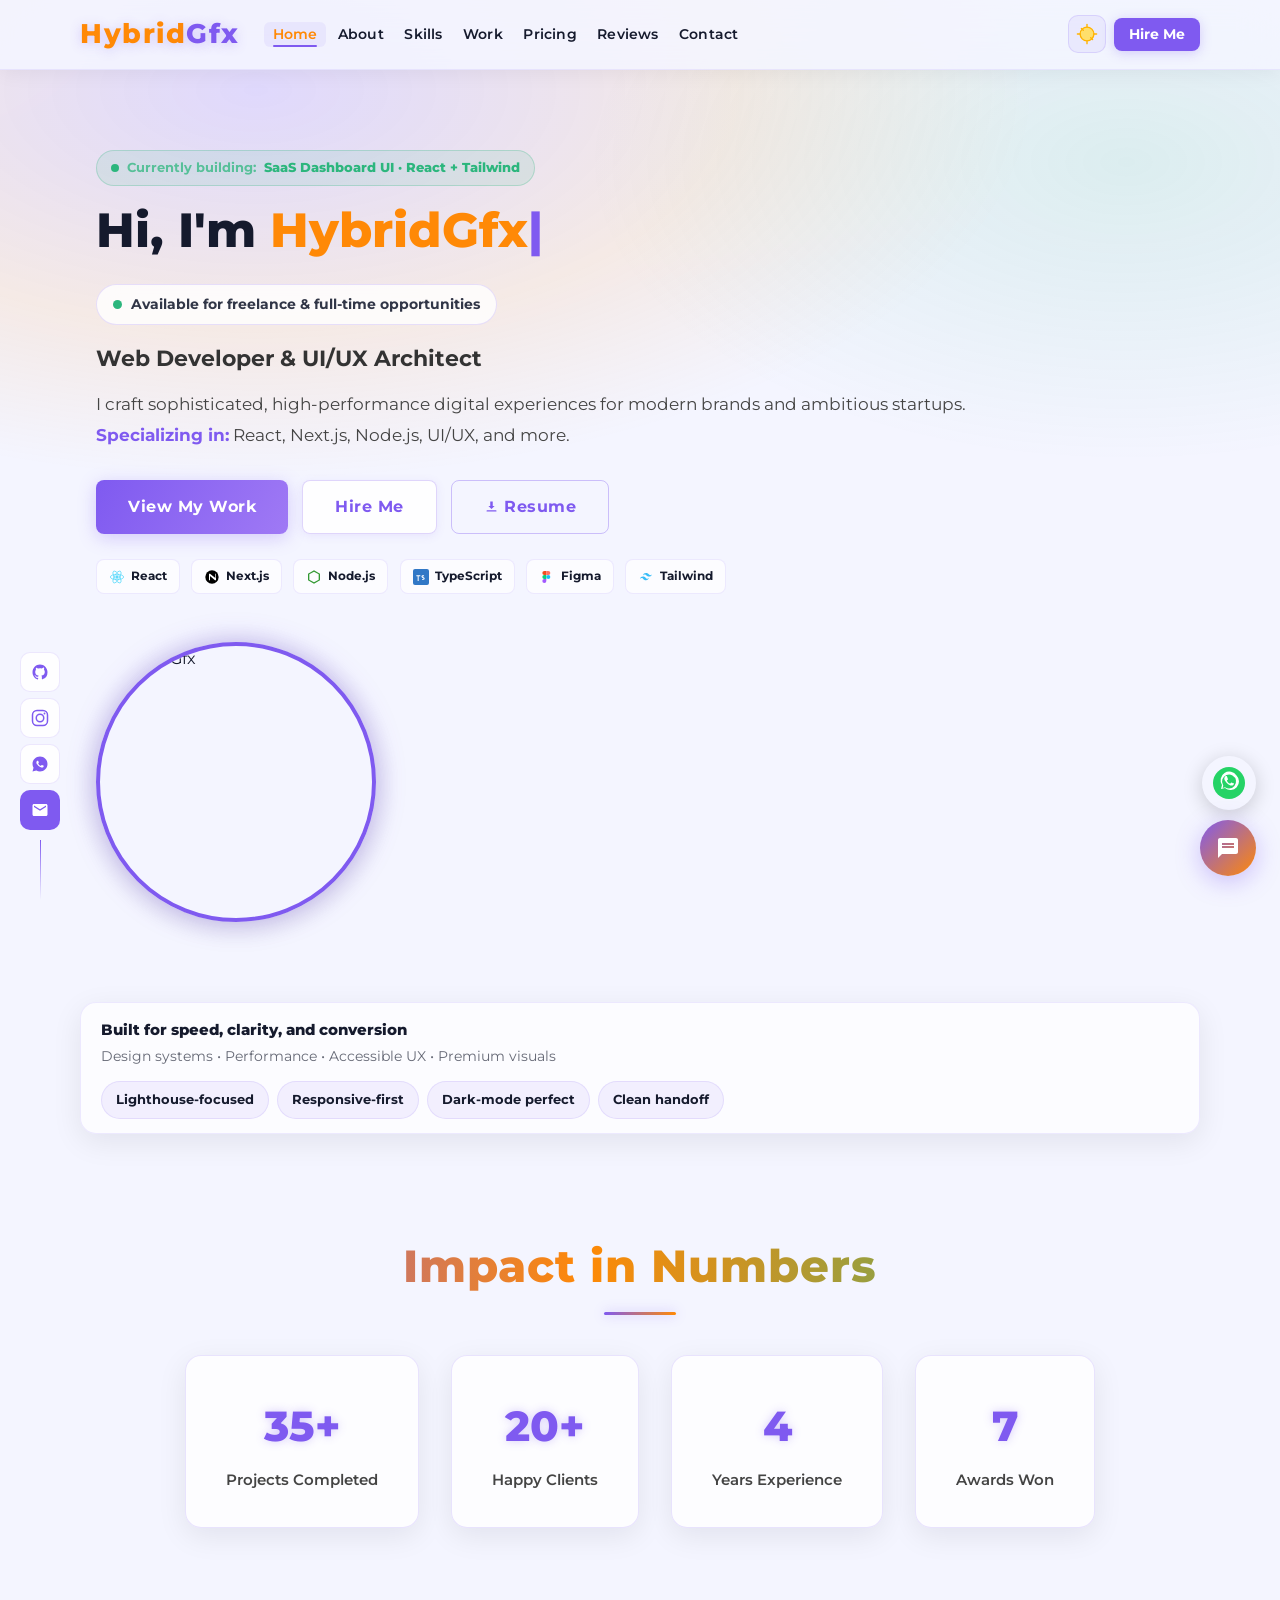
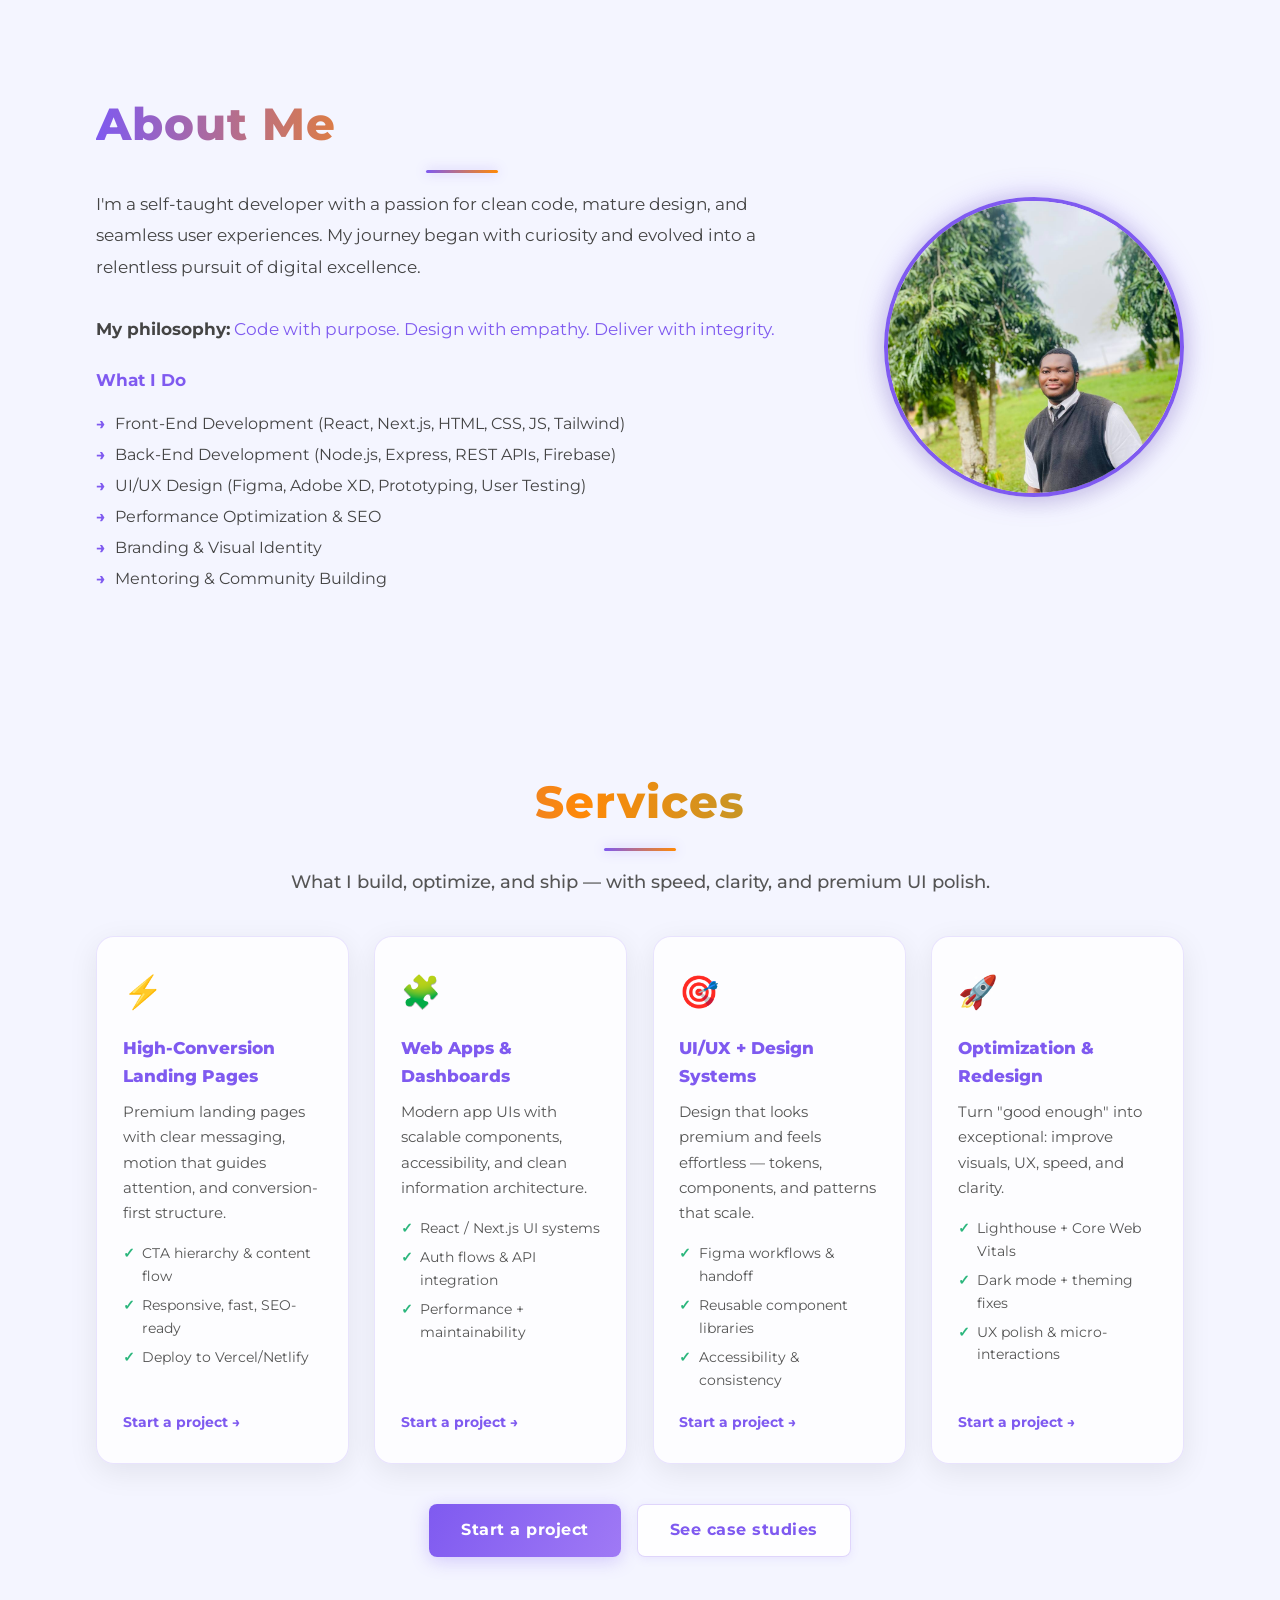
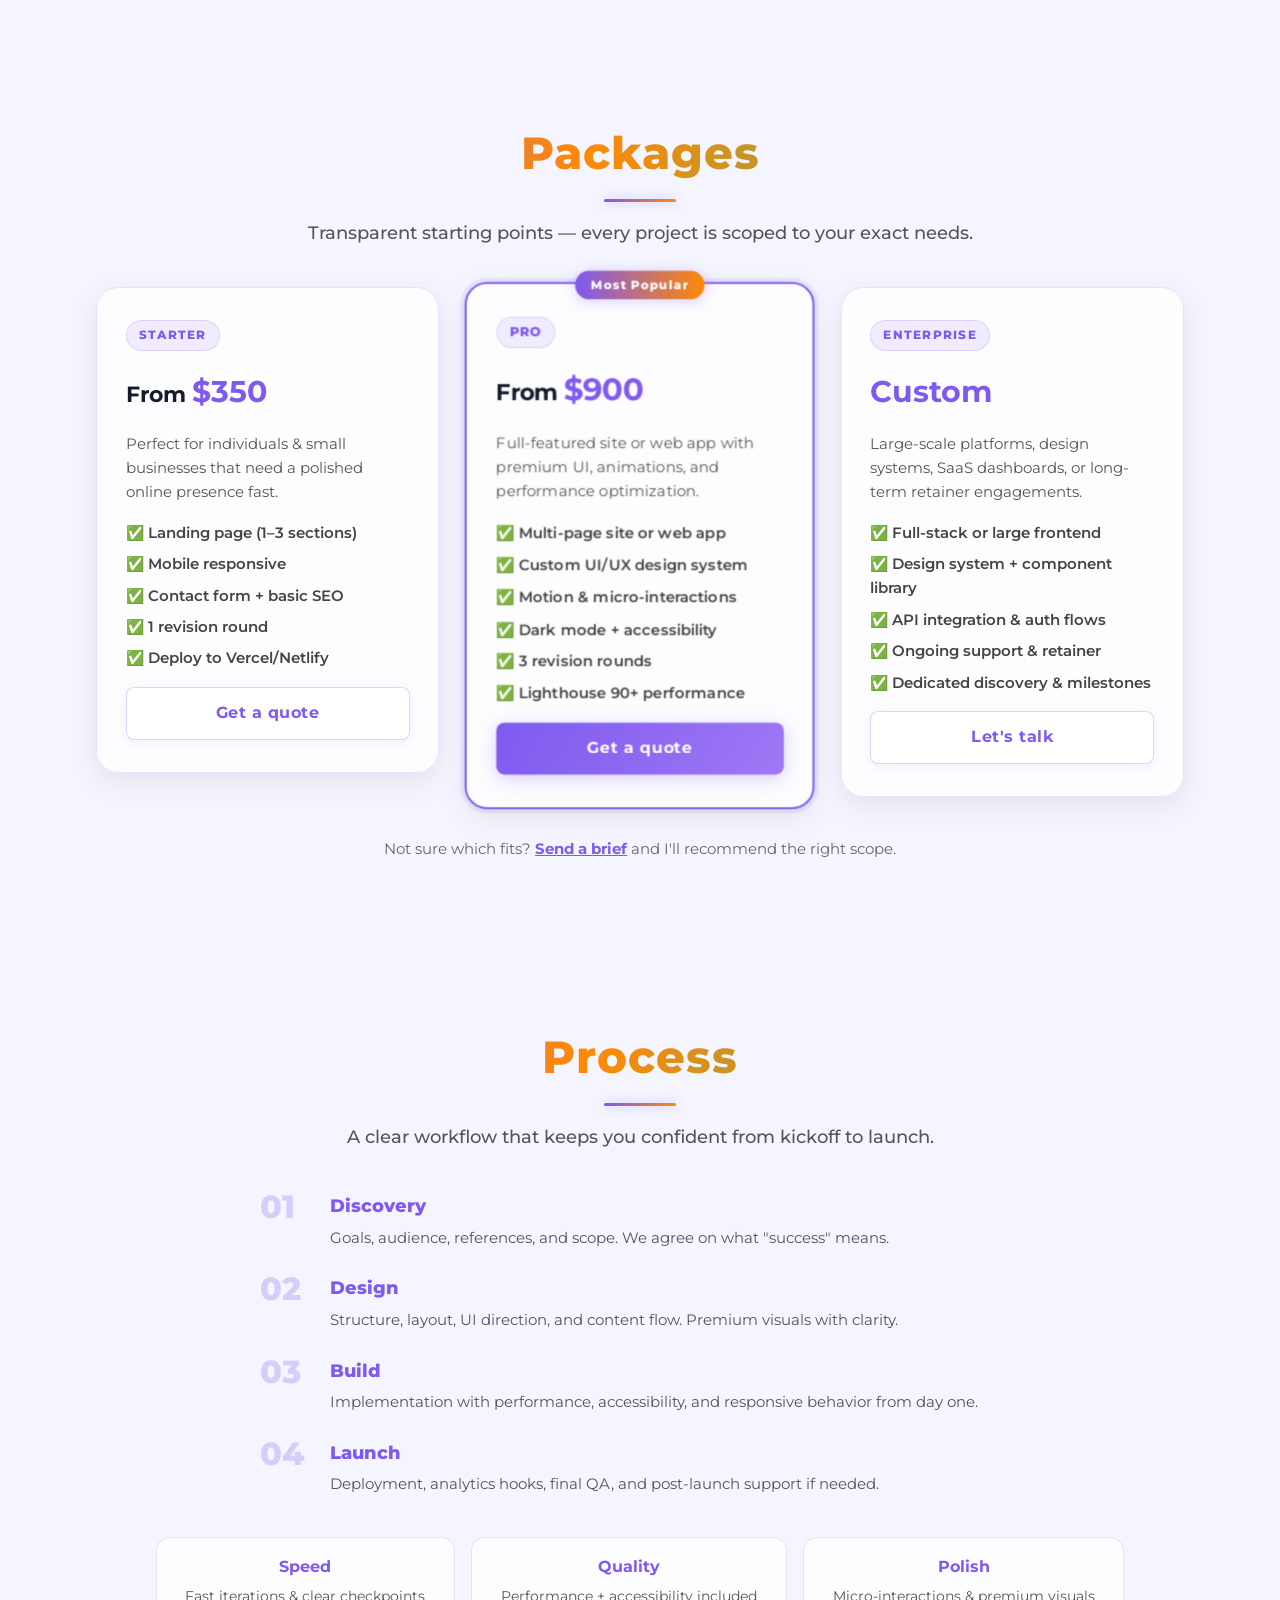
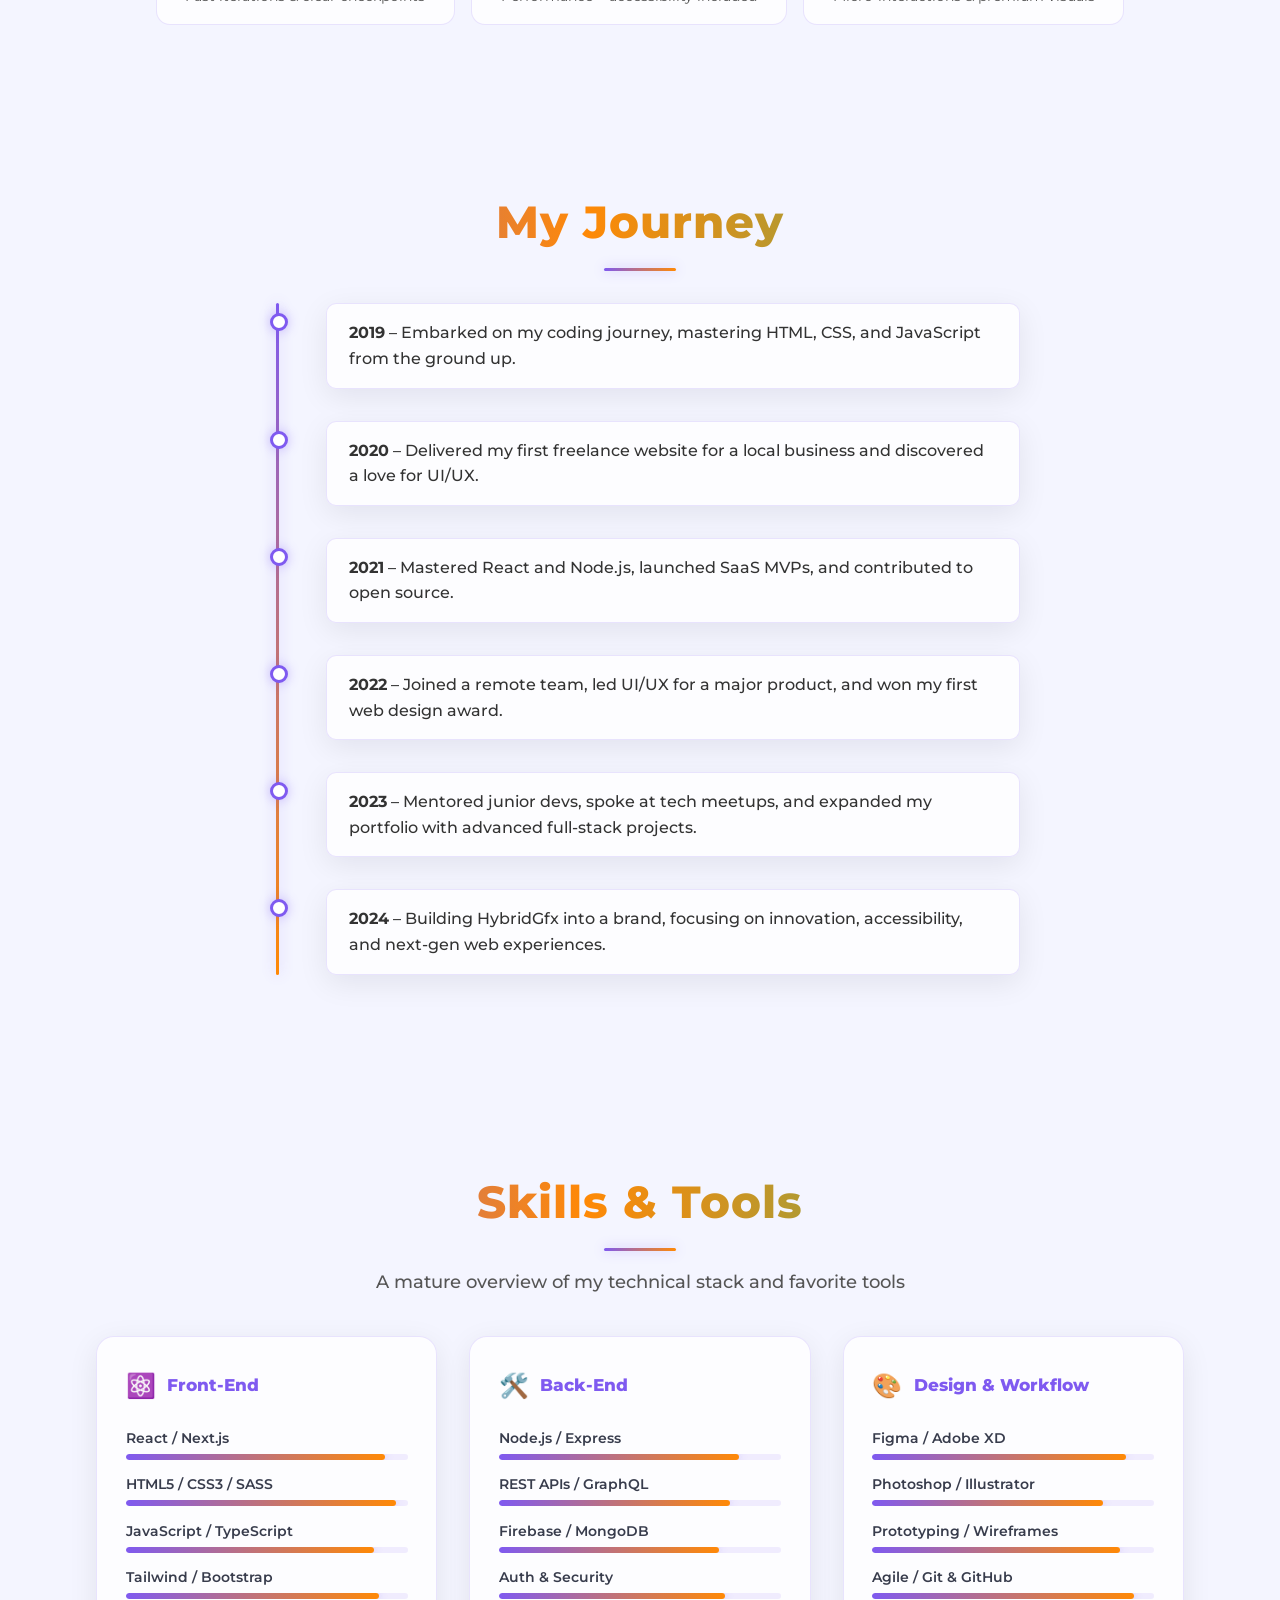
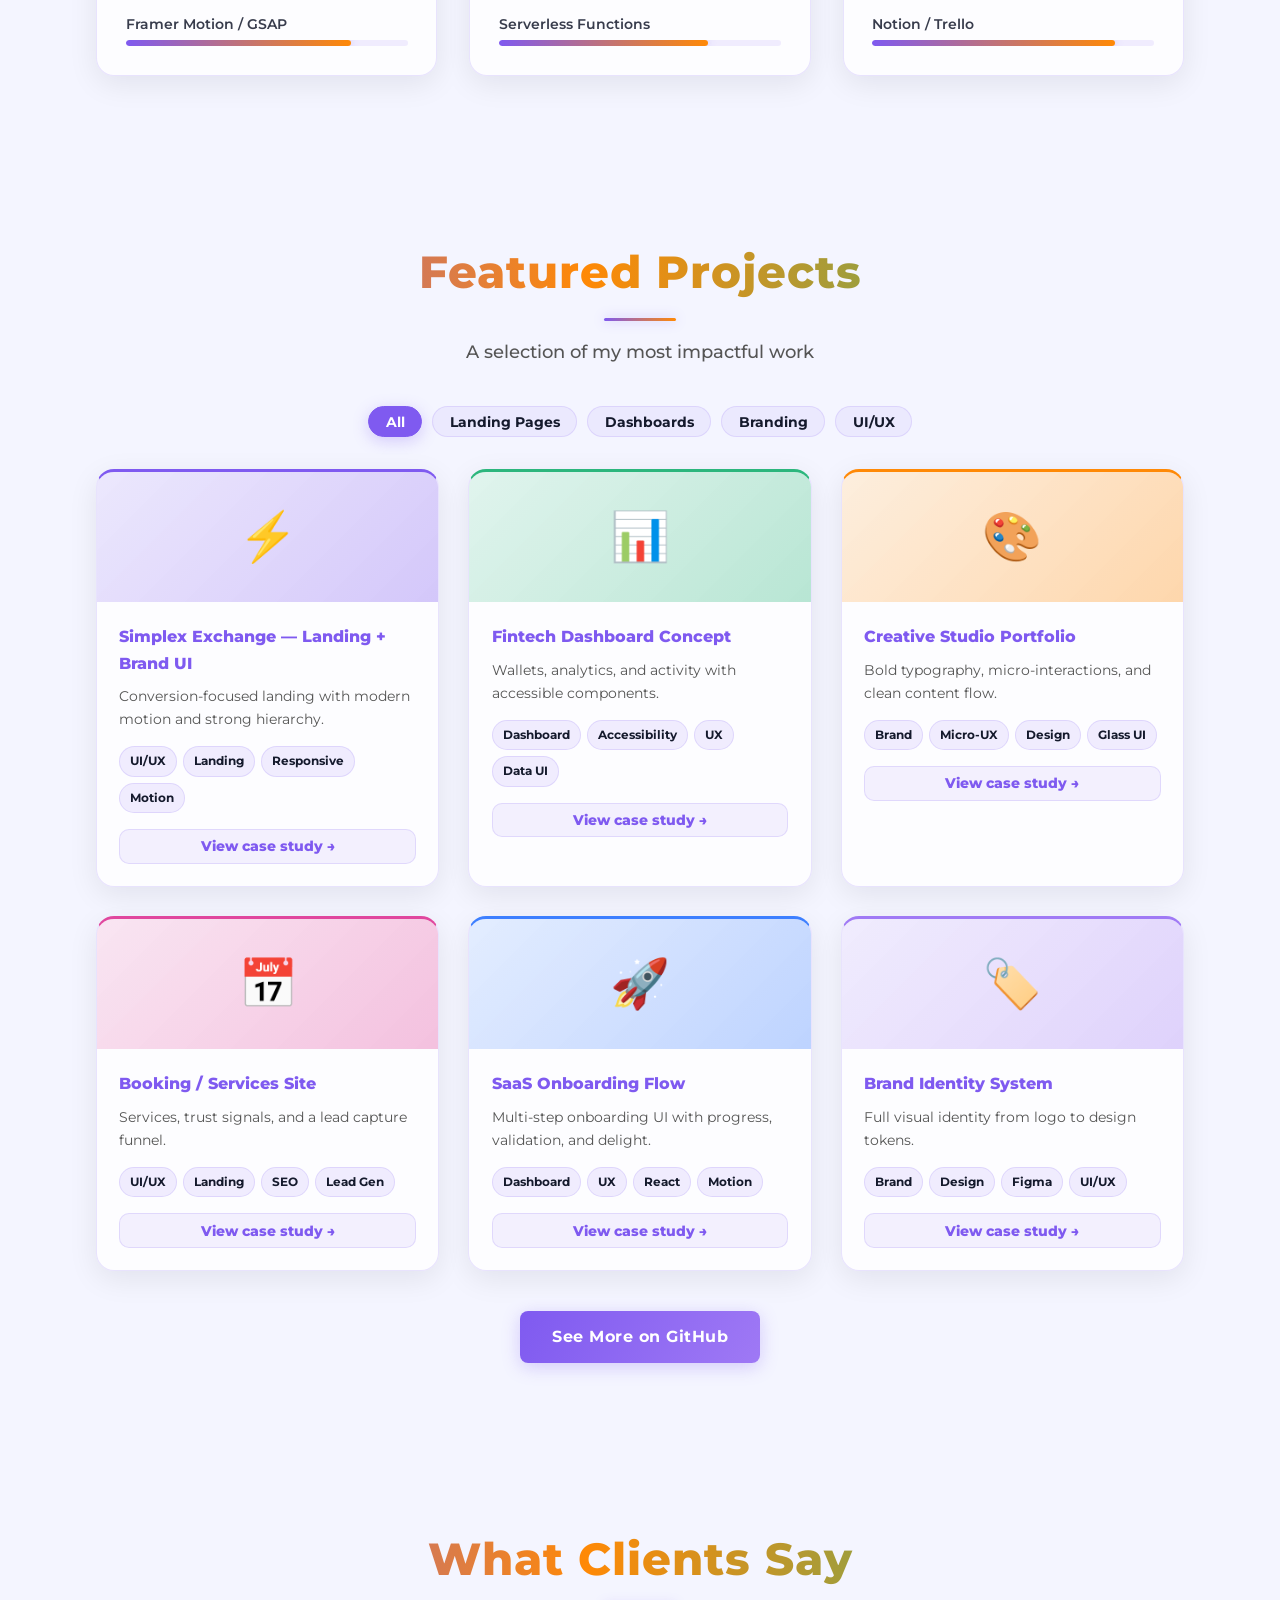
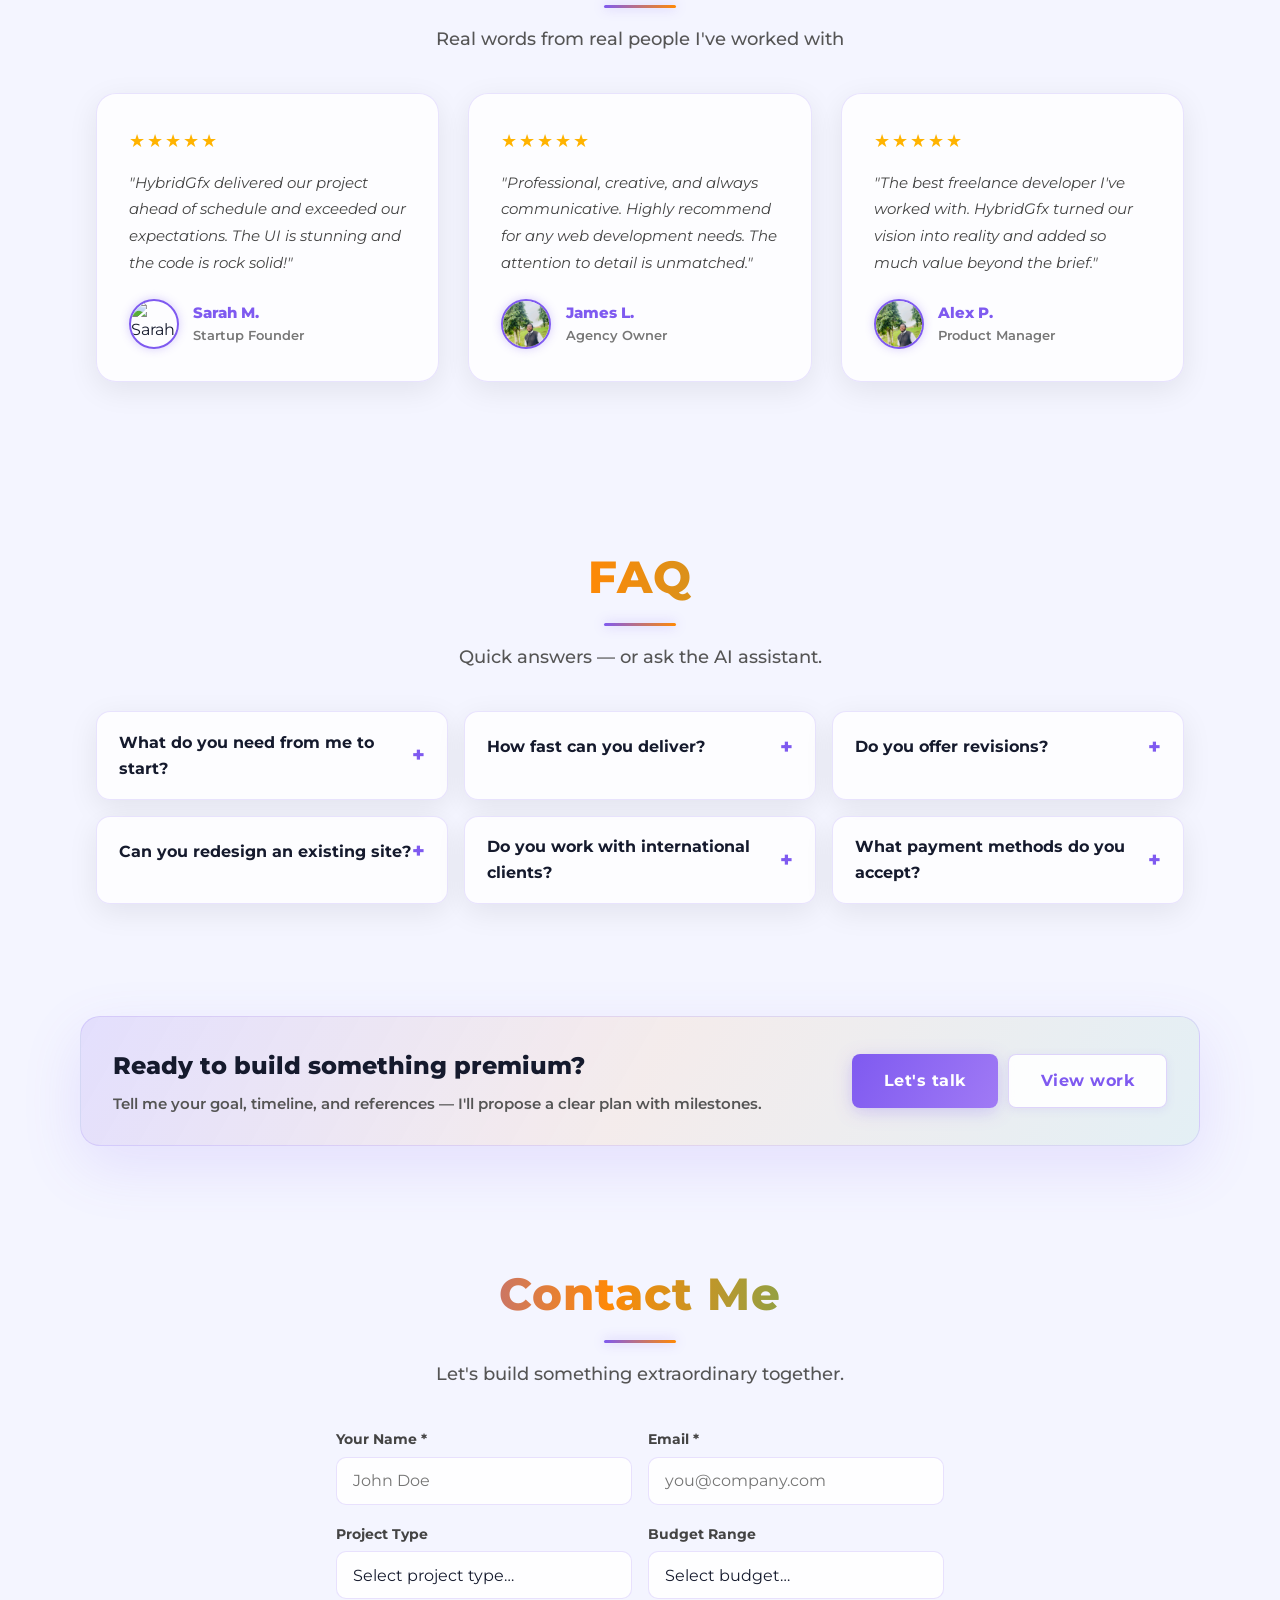
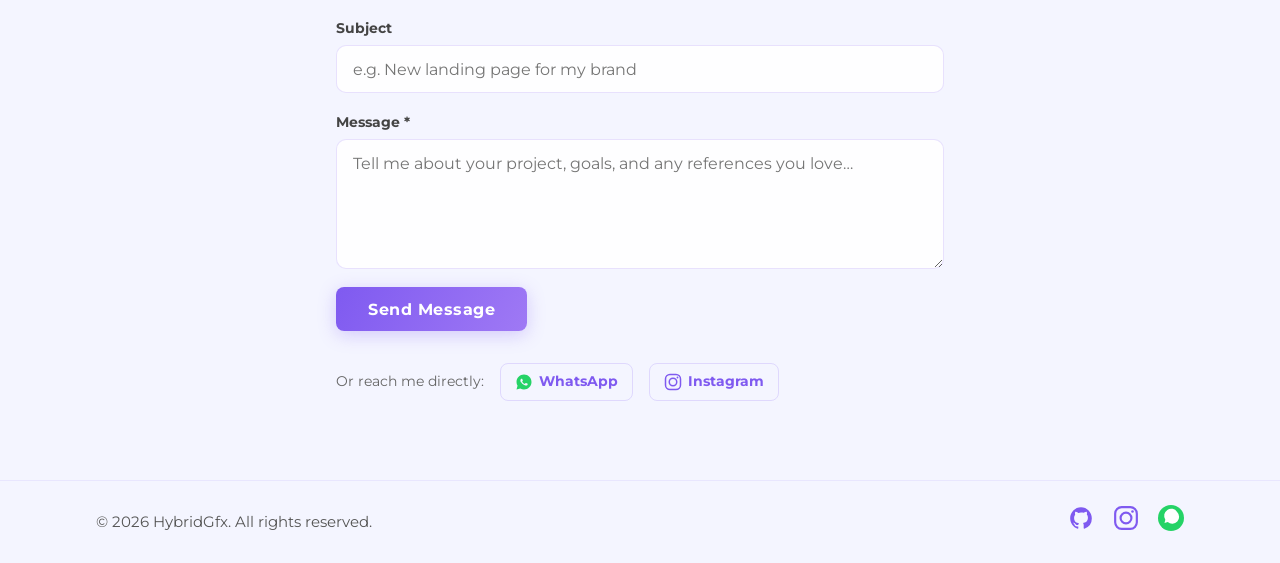
==== commit 9f3a69fa: "Add files via upload" ====
--- a/index.html
+++ b/index.html
@@ -14,7 +14,7 @@
   <meta name="twitter:description" content="High-performance web experiences, UI/UX, and full-stack solutions."/>
   <meta name="twitter:image" content="image/Uniformed.png"/>
   <link rel="icon" href="image/Uniformed.png"/>
-  <title>HybridGfx | Portfolio</title>
+  <title>HybridGfx </title>
   <link rel="stylesheet" href="style.css"/>
   <link rel="preconnect" href="https://fonts.googleapis.com">
   <link rel="preconnect" href="https://fonts.gstatic.com" crossorigin>
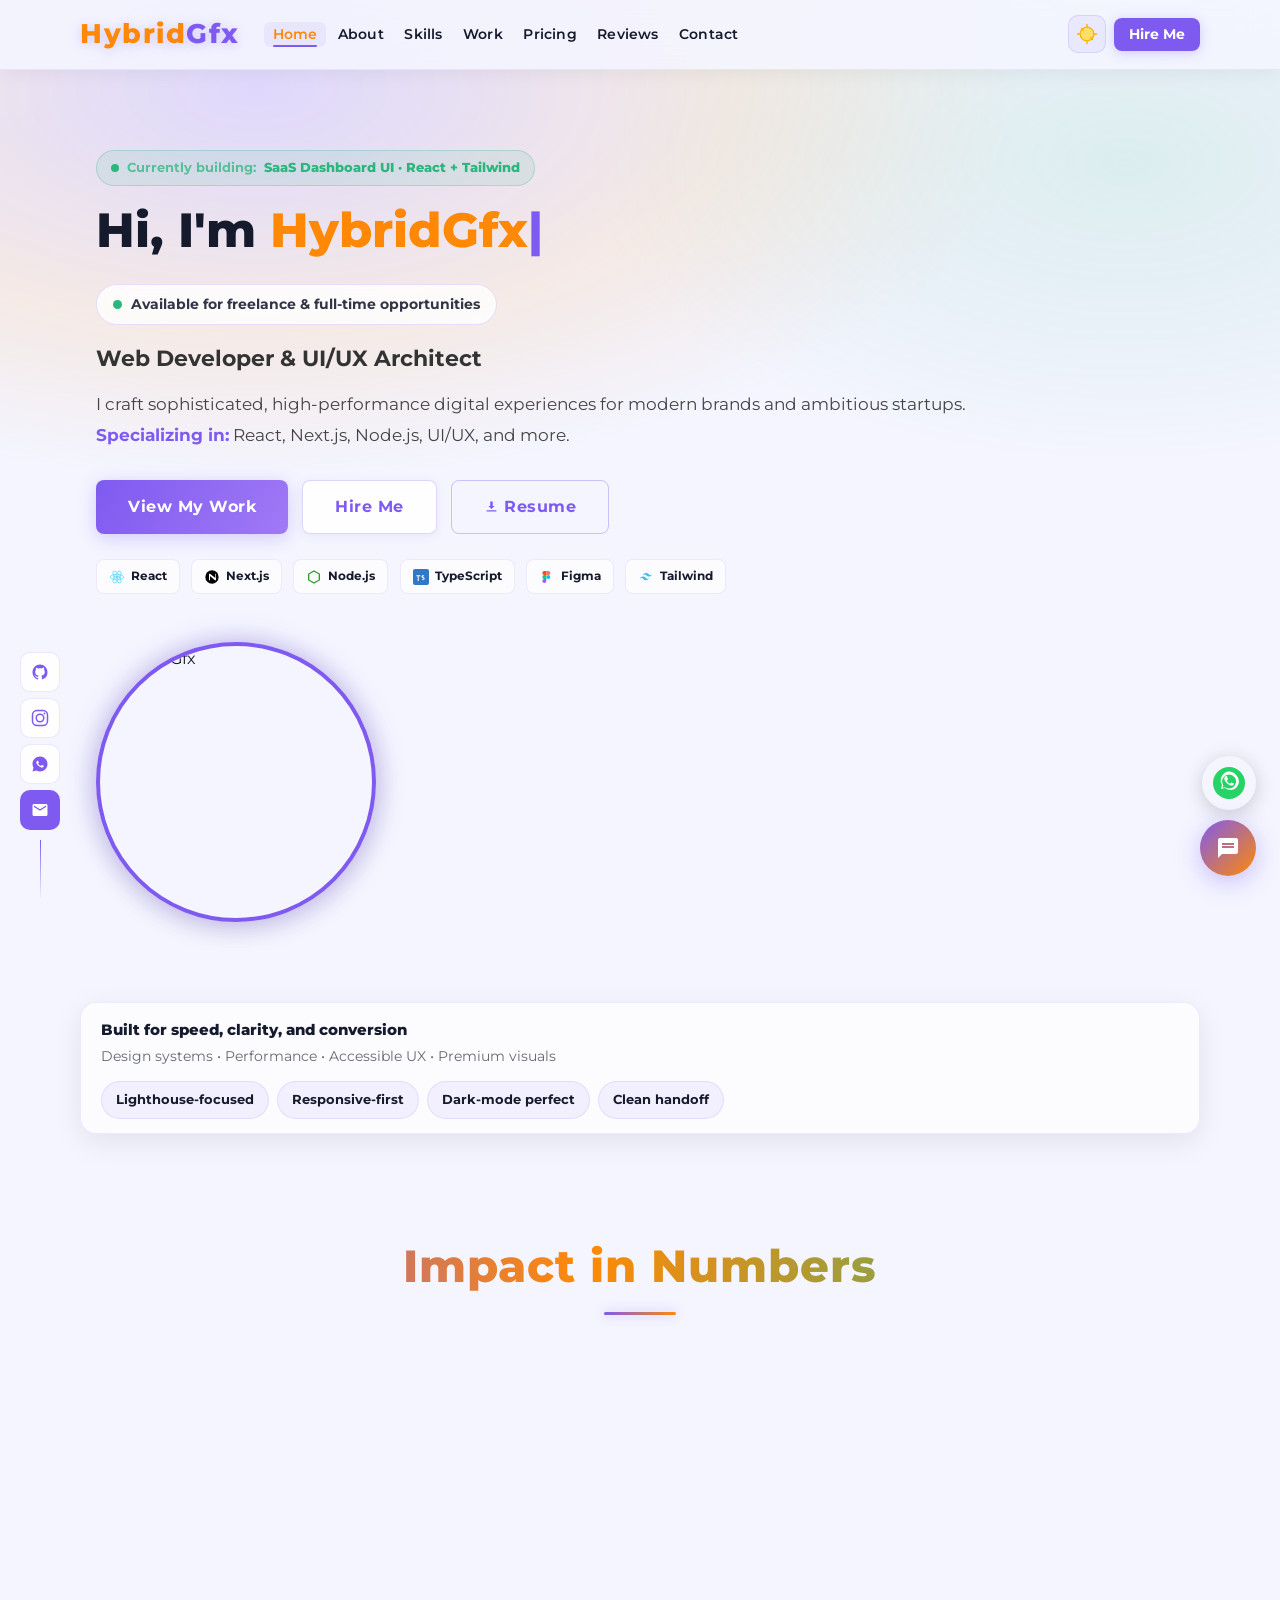
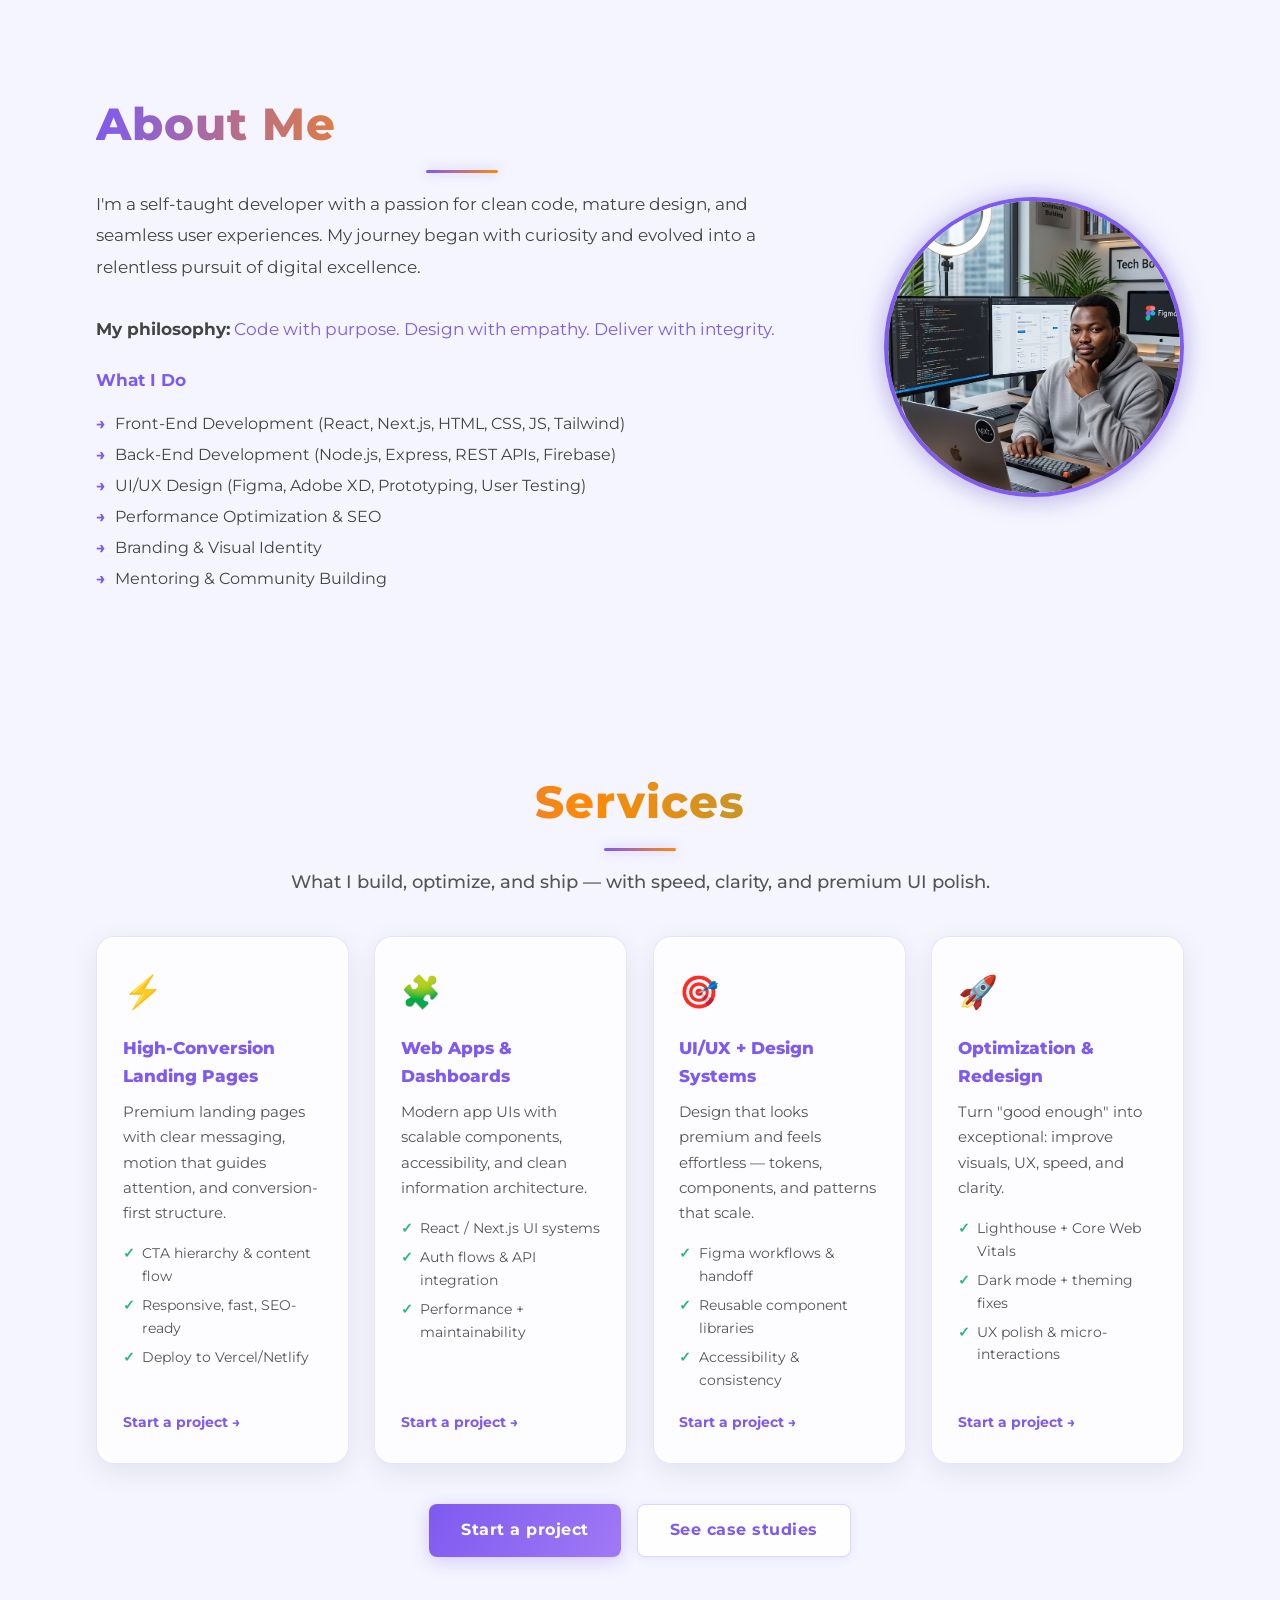
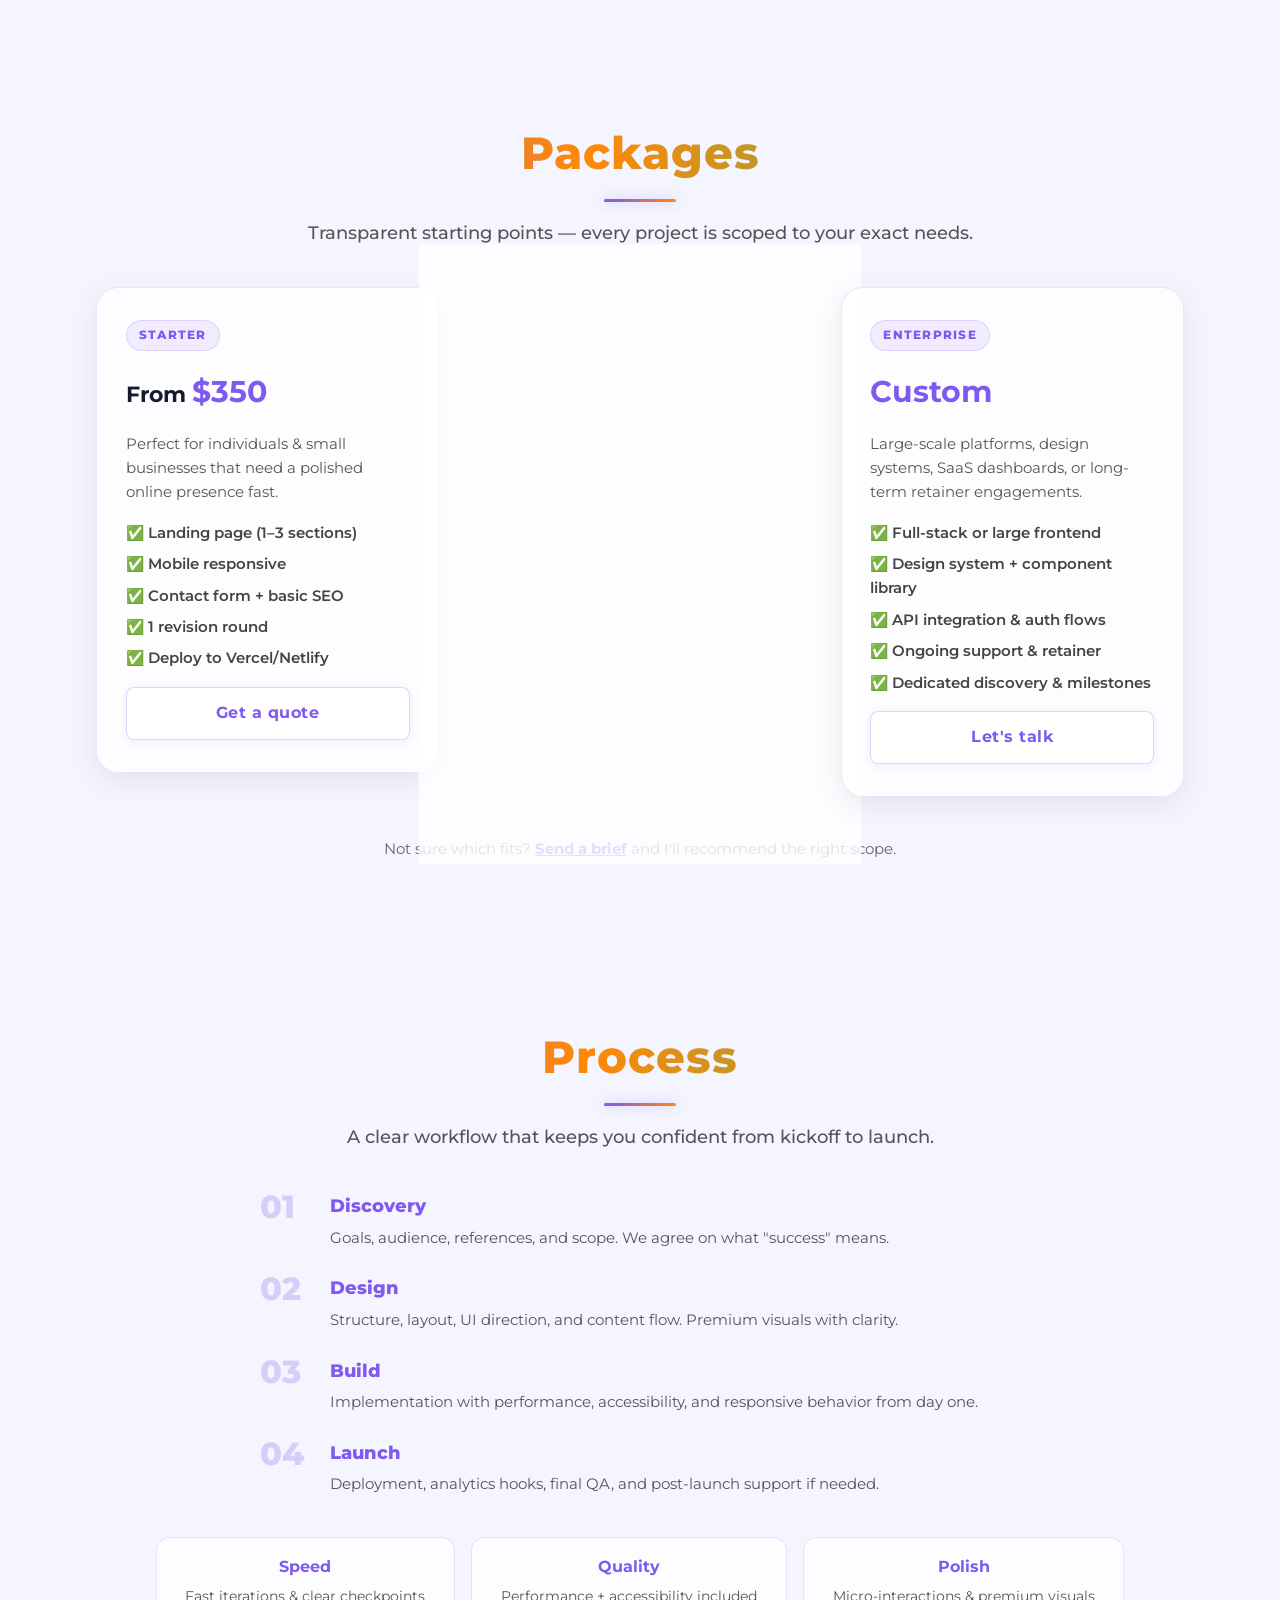
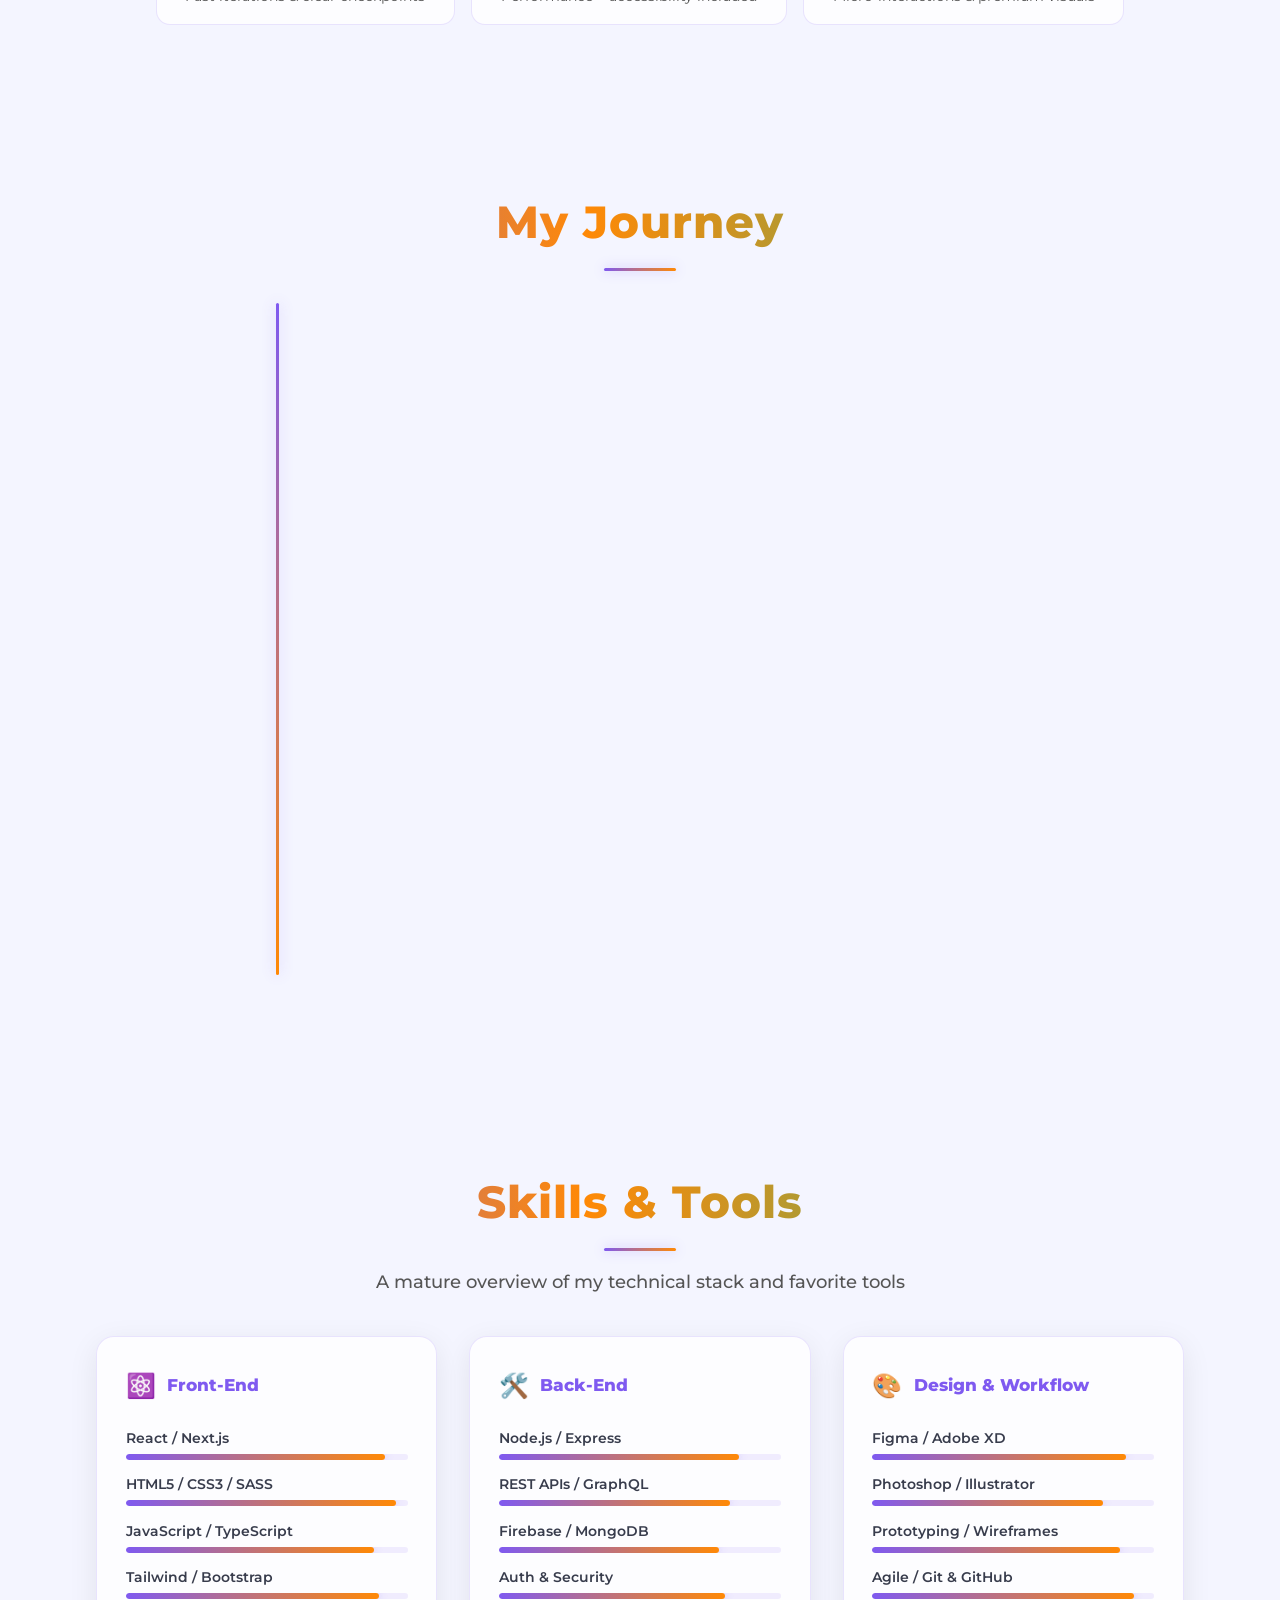
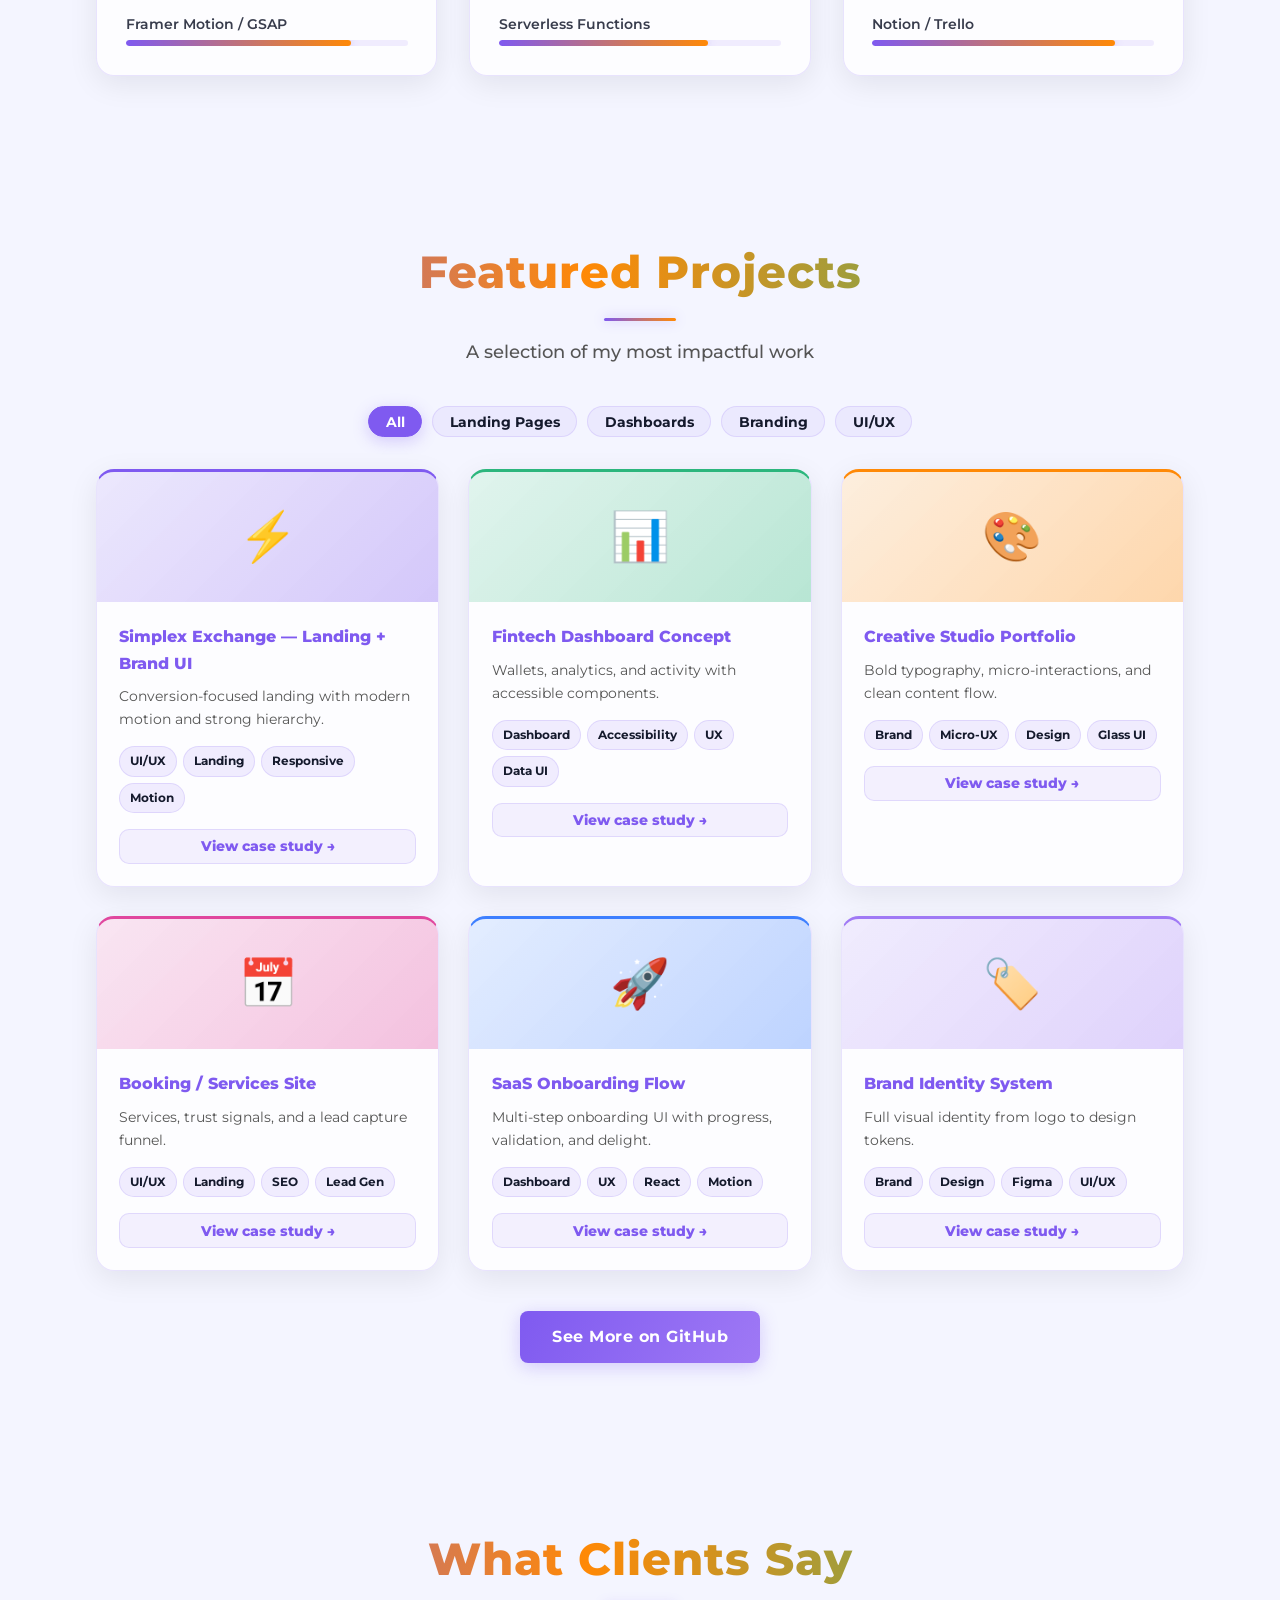
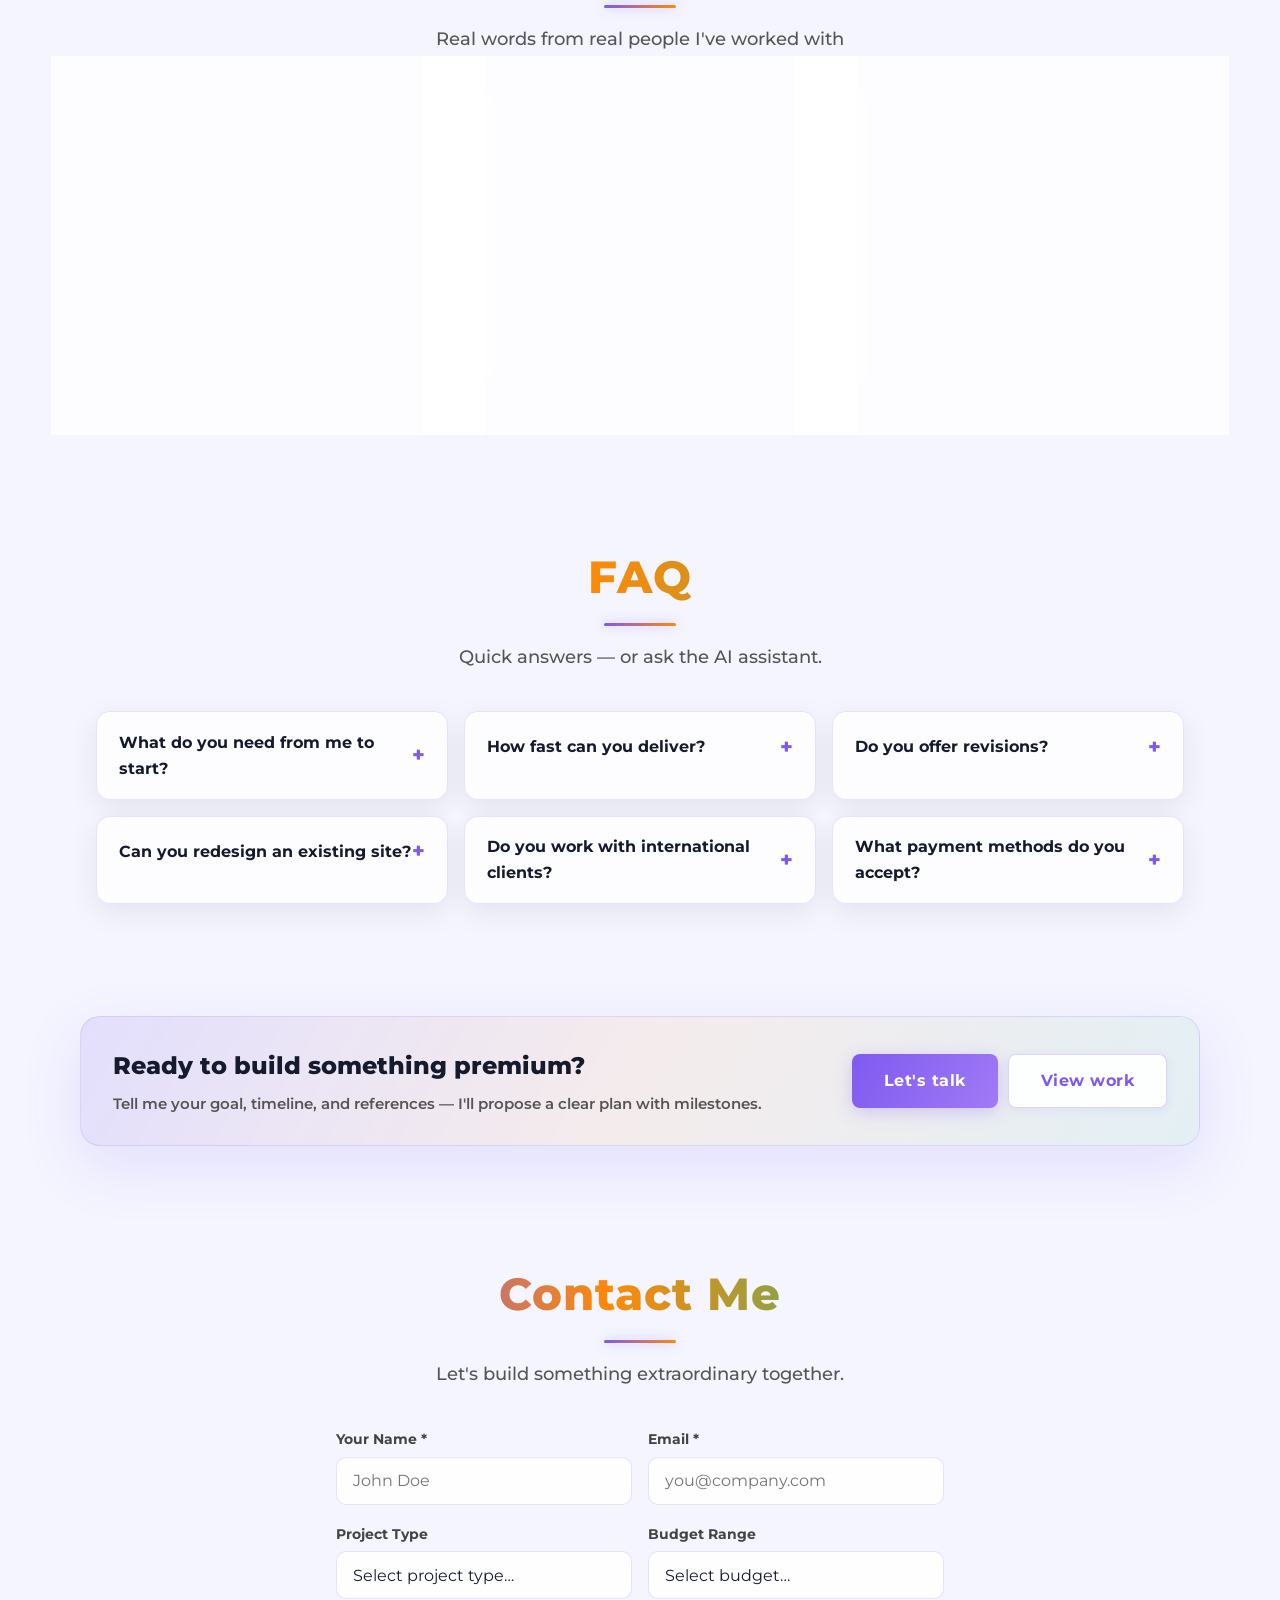
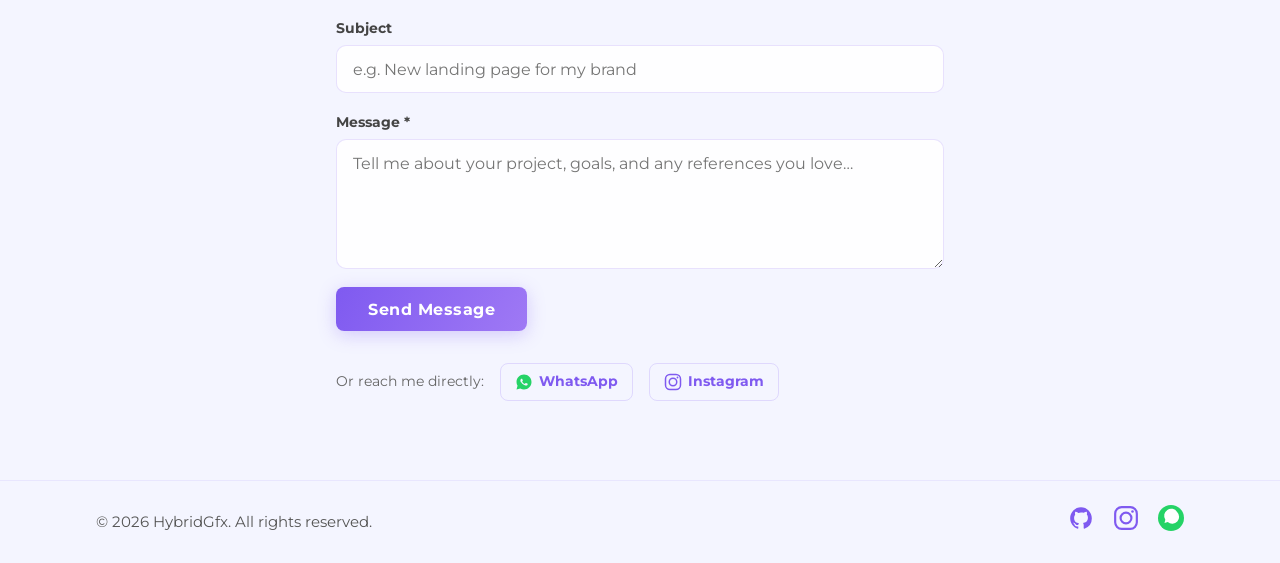
==== commit 3662110b: "Add files via upload" ====
--- a/index.html
+++ b/index.html
@@ -13,8 +13,8 @@
   <meta name="twitter:title" content="HybridGfx | Portfolio"/>
   <meta name="twitter:description" content="High-performance web experiences, UI/UX, and full-stack solutions."/>
   <meta name="twitter:image" content="image/Uniformed.png"/>
-  <link rel="icon" href="image/Uniformed.png"/>
-  <title>HybridGfx </title>
+  <link rel="icon" href="image/hybr upsscale.png"/>
+  <title>HybridGfx | Portfolio </title>
   <link rel="stylesheet" href="style.css"/>
   <link rel="preconnect" href="https://fonts.googleapis.com">
   <link rel="preconnect" href="https://fonts.gstatic.com" crossorigin>
@@ -211,7 +211,7 @@
             <li>Mentoring &amp; Community Building</li>
           </ul>
         </div>
-        <img src="image/image.jpg" alt="HybridGfx at work" class="about-img" loading="lazy" decoding="async">
+        <img src="image/self taught developer.png" alt="HybridGfx at work" class="about-img" loading="lazy" decoding="async">
       </div>
     </section>
 
@@ -339,7 +339,7 @@
             <div class="testimonial-stars">★★★★★</div>
             <div class="testimonial-quote">"HybridGfx delivered our project ahead of schedule and exceeded our expectations. The UI is stunning and the code is rock solid!"</div>
             <div class="testimonial-footer">
-              <img src="image/IMG_3145.JPG" alt="Sarah M." class="testimonial-avatar" loading="lazy" decoding="async">
+              <img src="image/sarah.jpg" alt="Sarah M." class="testimonial-avatar" loading="lazy" decoding="async">
               <div><div class="testimonial-name">Sarah M.</div><div class="testimonial-role">Startup Founder</div></div>
             </div>
           </div>
@@ -347,16 +347,16 @@
             <div class="testimonial-stars">★★★★★</div>
             <div class="testimonial-quote">"Professional, creative, and always communicative. Highly recommend for any web development needs. The attention to detail is unmatched."</div>
             <div class="testimonial-footer">
-              <img src="image/image.jpg" alt="James L." class="testimonial-avatar" loading="lazy" decoding="async">
-              <div><div class="testimonial-name">James L.</div><div class="testimonial-role">Agency Owner</div></div>
+              <img src="image/steph.WEBP" alt="Steph L." class="testimonial-avatar" loading="lazy" decoding="async">
+              <div><div class="testimonial-name">Steph L.</div><div class="testimonial-role">Agency Owner</div></div>
             </div>
           </div>
           <div class="testimonial-card">
             <div class="testimonial-stars">★★★★★</div>
             <div class="testimonial-quote">"The best freelance developer I've worked with. HybridGfx turned our vision into reality and added so much value beyond the brief."</div>
             <div class="testimonial-footer">
-              <img src="image/image.jpg" alt="Alex P." class="testimonial-avatar" loading="lazy" decoding="async">
-              <div><div class="testimonial-name">Alex P.</div><div class="testimonial-role">Product Manager</div></div>
+              <img src="image/zino.png" alt="Zino O." class="testimonial-avatar" loading="lazy" decoding="async">
+              <div><div class="testimonial-name">Zino O.</div><div class="testimonial-role">Product Manager</div></div>
             </div>
           </div>
         </div>
